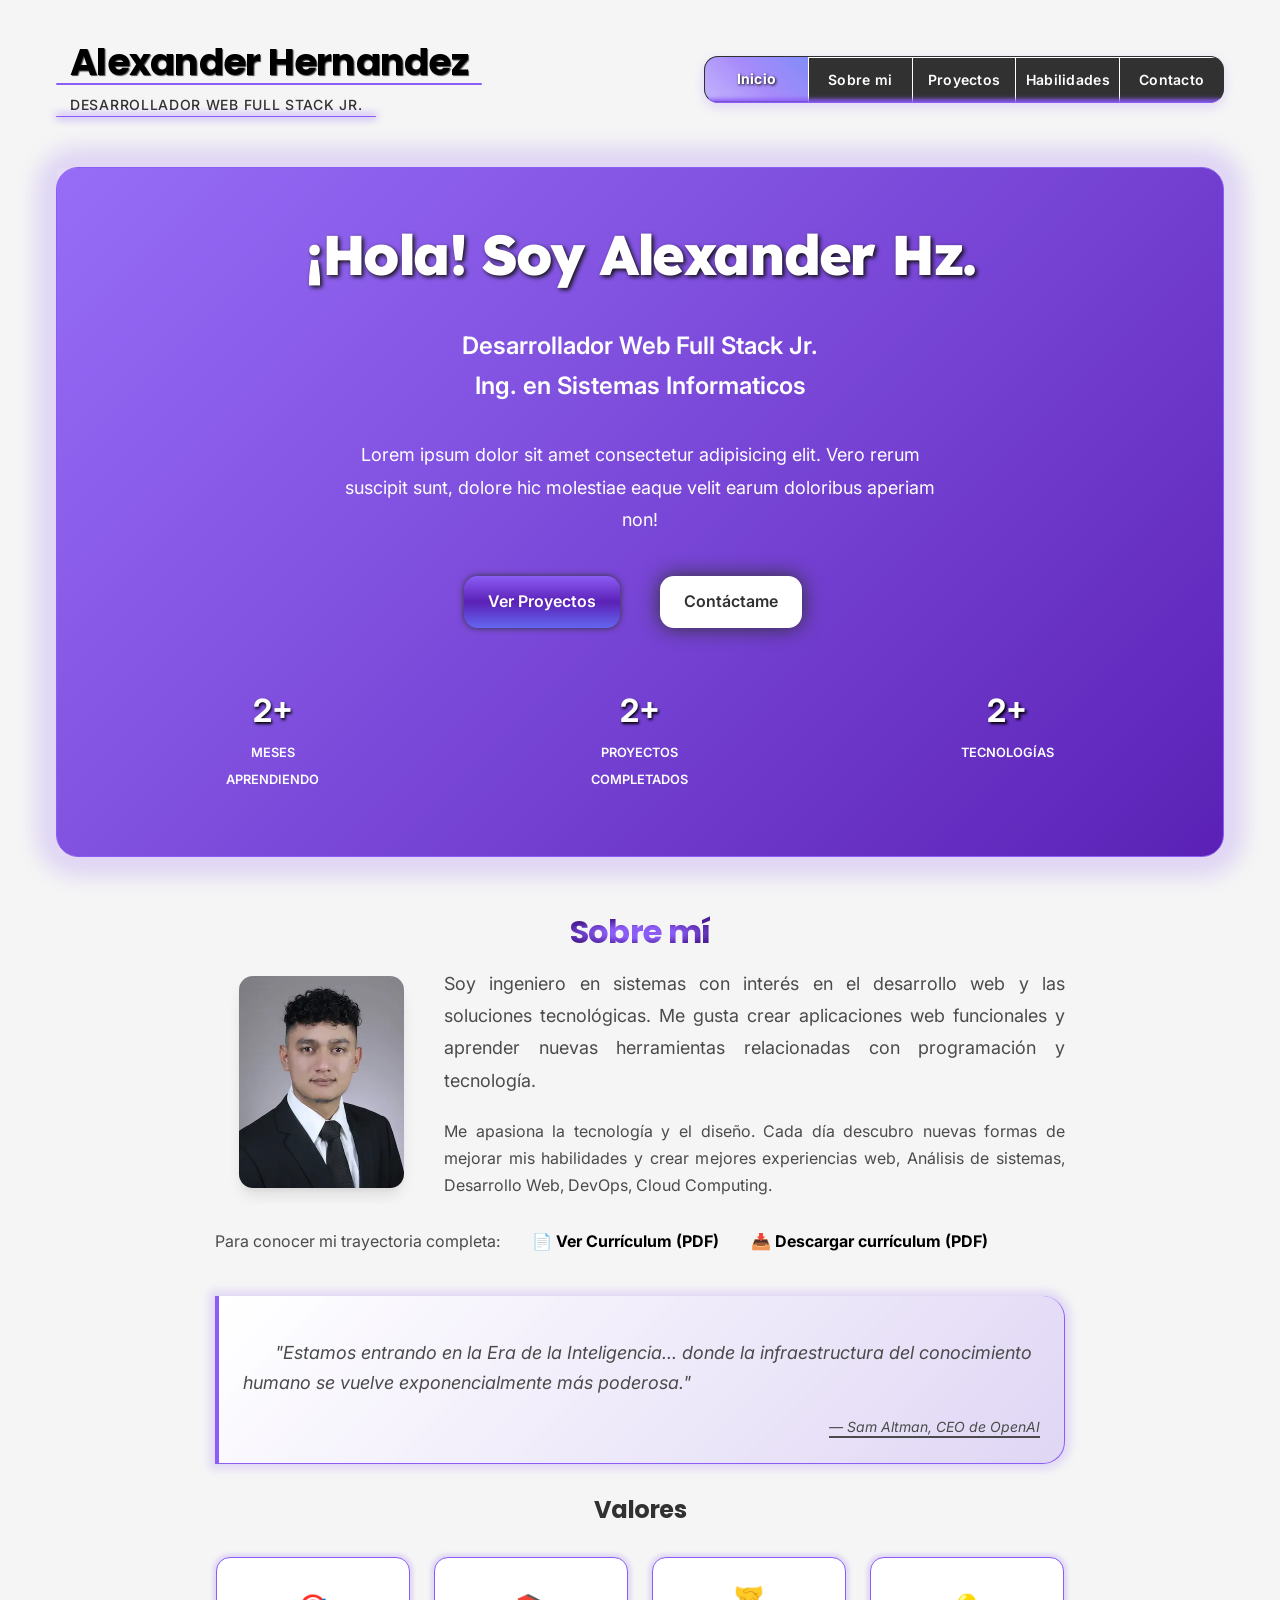
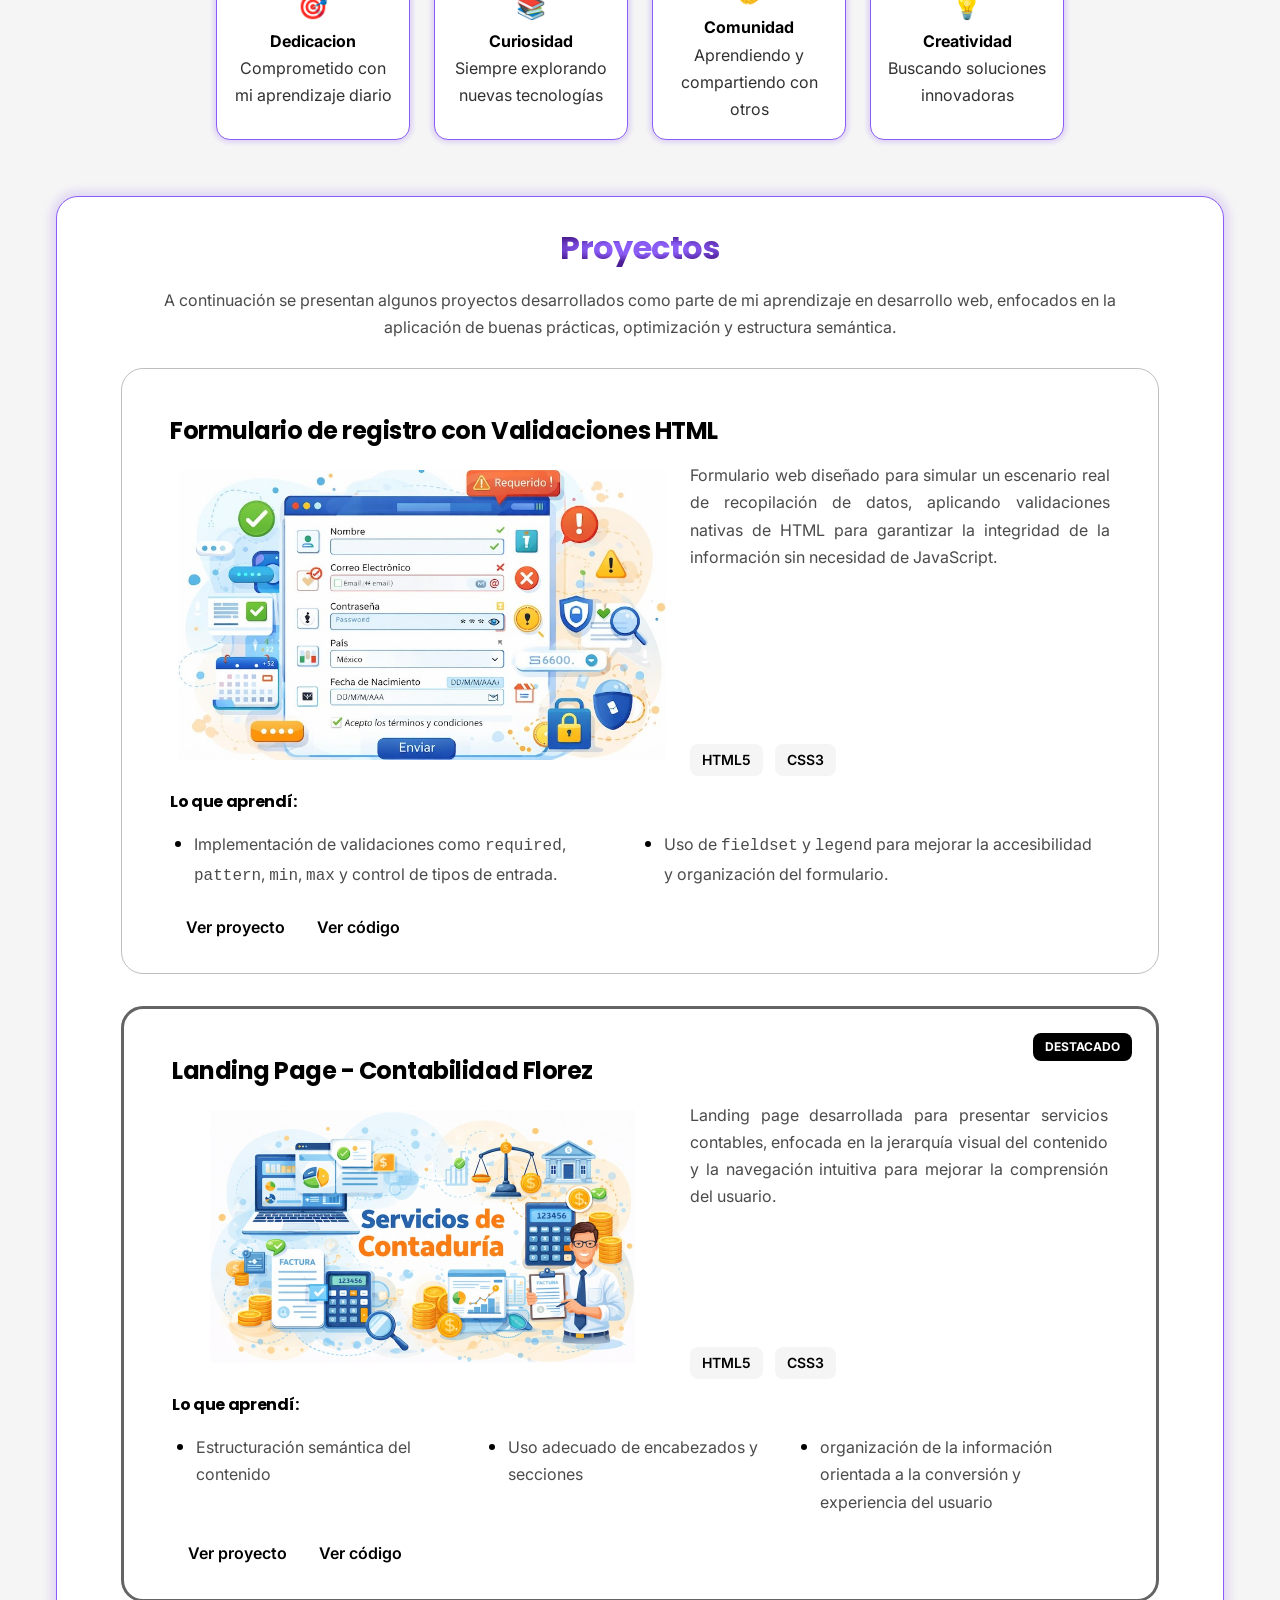
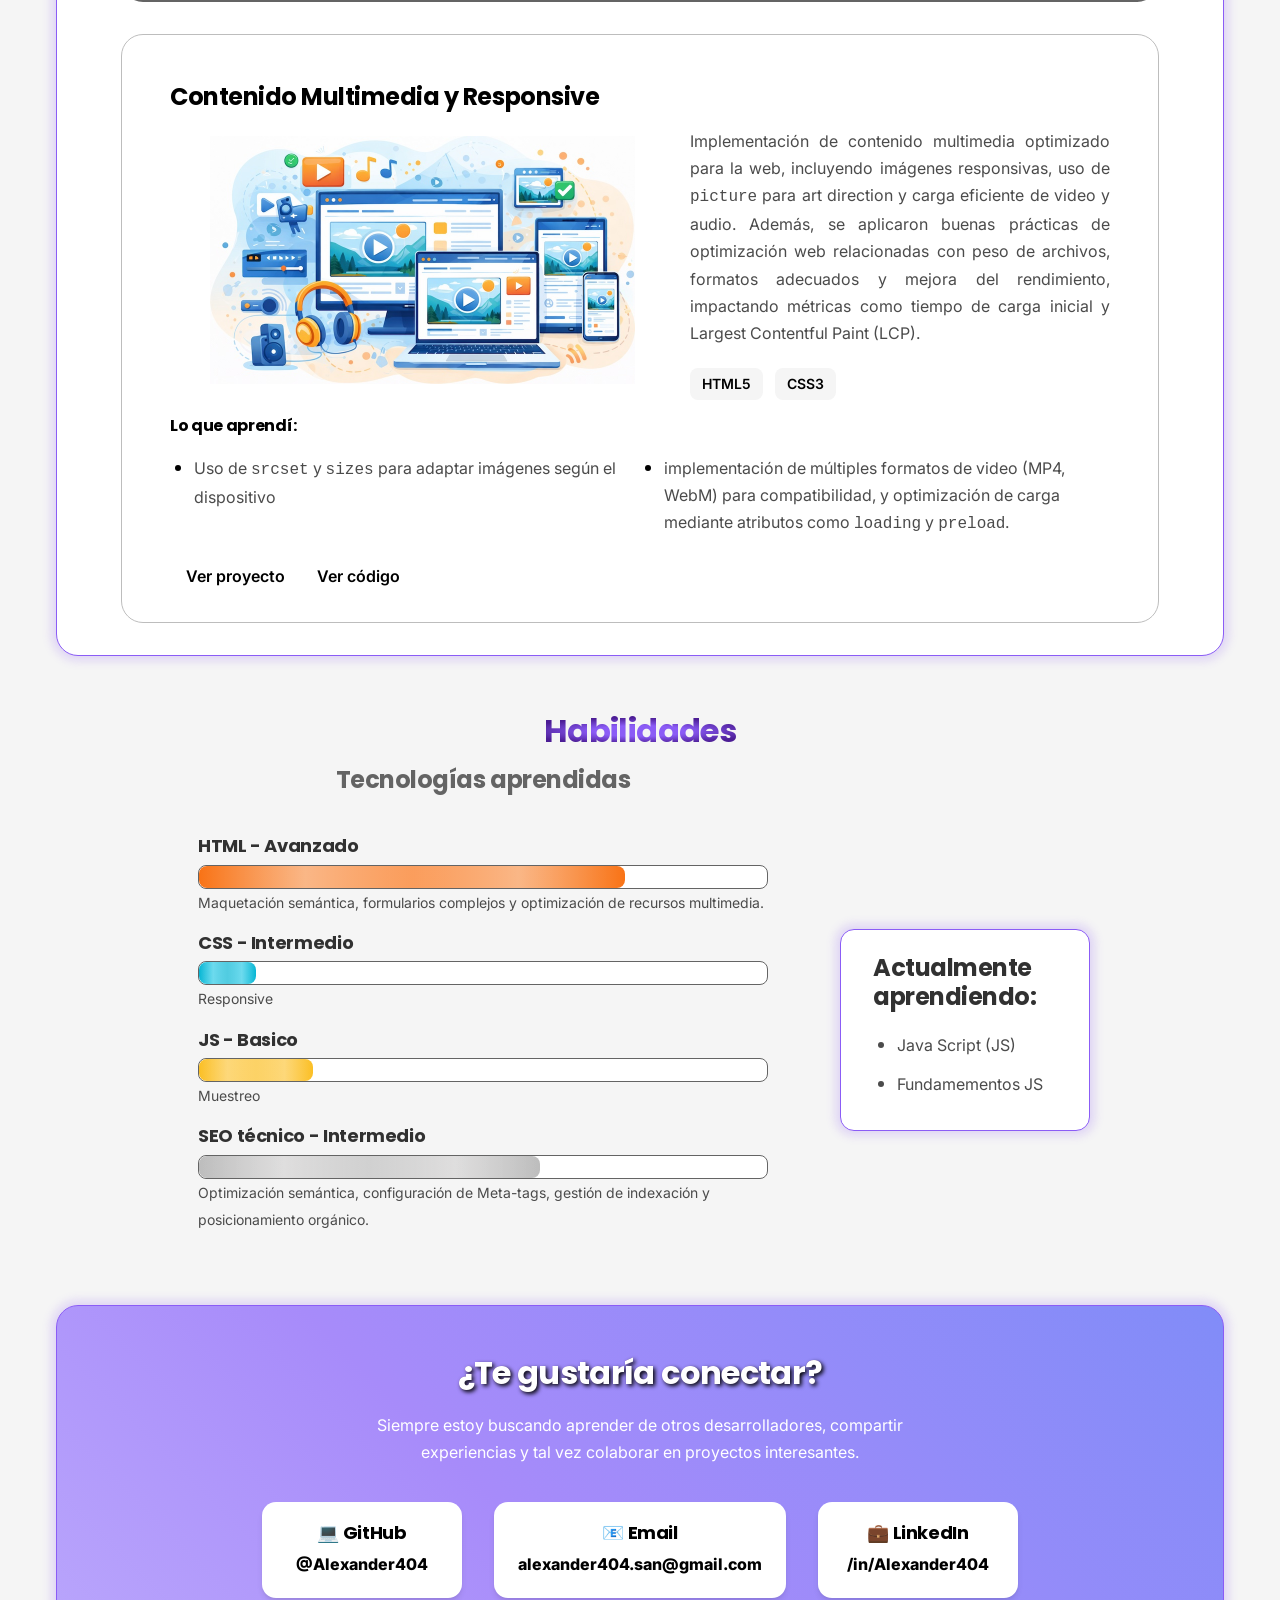
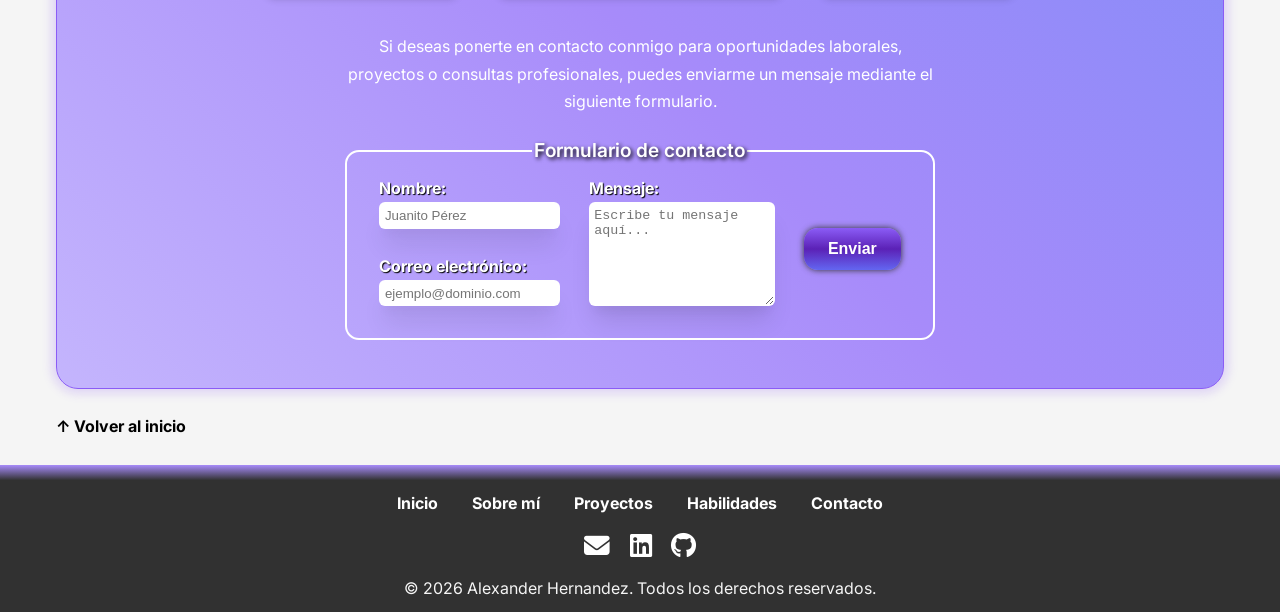
==== index.html @ 8f0b65fb "rendimiento" ====
<!doctype html>
<html lang="es-SV">
  <head>
    <meta charset="UTF-8" />
    <meta name="viewport" content="width=device-width, initial-scale=1.0" />

    <title>Portafolio Web | Alexander Hz</title>

    <meta
      name="description"
      content="Portafolio de Alexander Hz, ingeniero en sistemas informaticos con
      experiencia en el Ciclo de Vida del Desarrollo de Software (SDLC)."
    />
    <meta
      name="keywords"
      content="Portafolio, Desarrollador web, El Salvador, Ingeniero en Sistemas Informaticos"
    />

    <meta name="author" content="Alexander Hz" />
    <meta name="robots" content="index, follow" />

    <link
      rel="canonical"
      href="https://alexander404-san.github.io/Proyecto-CSS/"
    />

    <!-- Open Graph -->
    <meta
      property="og:url"
      content="https://alexander404-san.github.io/Proyecto-CSS/"
    />
    <meta property="og:title" content="Portafolio Web | Alexander Hz" />
    <meta property="og:site_name" content="Portafolio de Alexander Hz " />
    <meta
      property="og:description"
      content="Portafolio de Alexander Hz, ingeniero en sistemas con experiencia en desarrollo web."
    />
    <meta
      property="og:image"
      content="https://alexander404-san.github.io/Proyecto-CSS/assets/img/preview.png"
    />
    <meta property="og:type" content="website" />
    <meta property="og:locale" content="es_SV" />

    <meta name="twitter:card" content="summary_large_image" />
    <meta name="twitter:title" content="Portafolio de Alexander Hz" />
    <meta
      name="twitter:description"
      content="Portafolio de Alexander Hz, ingeniero en sistemas con experiencia en desarrollo web."
    />
    <meta
      name="twitter:image"
      content="https://alexander404-san.github.io/Proyecto-CSS/assets/img/preview.png"
    />

    <!-- Favicon -->
    <link rel="icon" href="favicon.ico" />
    <link rel="icon" href="assets/icons/favicon.svg" type="image/svg+xml" />
    <link
      rel="icon"
      type="image/png"
      sizes="32x32"
      href="assets/icons/favicon-32x32.png"
    />
    <link
      rel="icon"
      type="image/png"
      sizes="16x16"
      href="assets/icons/favicon-16x16.png"
    />
    <link rel="apple-touch-icon" href="assets/icons/apple-touch-icon.png" />
    <link rel="manifest" href="site.webmanifest" />

    <!-- Pre Carga -->
    <link rel="preconnect" href="https://fonts.googleapis.com" />
    <link rel="preconnect" href="https://fonts.gstatic.com" crossorigin />
    <link rel="preconnect" href="https://cdnjs.cloudflare.com" crossorigin />
    

    <!-- Google Fonts: diferido -->
    <link
      rel="preload"
      as="style"
      onload="
        this.onload = null;
        this.rel = 'stylesheet';
      "
      href="https://fonts.googleapis.com/css2?family=Inter:ital,opsz,wght@0,14..32,100..900;1,14..32,100..900&family=Lexend:wght@100..900&family=Poppins:ital,wght@0,100;0,200;0,300;0,400;0,500;0,600;0,700;0,800;0,900;1,100;1,200;1,300;1,400;1,500;1,600;1,700;1,800;1,900&display=swap"
    />

    <!-- Font Awesome: diferido -->
    <link
      rel="preload"
      as="style"
      onload="
        this.onload = null;
        this.rel = 'stylesheet';
      "
      href="https://cdnjs.cloudflare.com/ajax/libs/font-awesome/6.5.1/css/all.min.css"
    />

    <noscript>
      <link
        rel="stylesheet"
        href="https://fonts.googleapis.com/css2?family=Inter:ital,opsz,wght@0,14..32,100..900;1,14..32,100..900&family=Lexend:wght@100..900&family=Poppins:ital,wght@0,100;0,200;0,300;0,400;0,500;0,600;0,700;0,800;0,900;1,100;1,200;1,300;1,400;1,500;1,600;1,700;1,800;1,900&display=swap"
      />

      <link
        rel="stylesheet"
        href="https://cdnjs.cloudflare.com/ajax/libs/font-awesome/6.5.1/css/all.min.css"
        integrity="sha512-DTOQO9RWCH3ppGqcWaEA1BIZOC6xxalwEsw9c2QQeAIftl+Vegovlnee1c9QX4TctnWMn13TZye+giMm8e2LwA=="
        crossorigin="anonymous"
        referrerpolicy="no-referrer"
      />
    </noscript>

    <!-- diseño general -->
    <meta name="theme-color" content="#8b5cf6" />
    <!-- <meta name="color-scheme" content="light dark" /> -->
    <link rel="stylesheet" href="assets/css/styles.min.css" />
  </head>

  <body id="top" class="home-page">
    <!-- Header con navegación -->
    <header class="header">
      <div class="container header__container">
        <div class="header__brand">
          <h1 class="header__name">Alexander Hernandez</h1>
          <p class="header__tagline">Desarrollador Web Full Stack Jr.</p>
        </div>

        <nav class="nav" aria-label="Navegacion principal">
          <ul class="nav__list">
            <li class="nav__item">
              <a class="nav__link nav__link--active" href="#inicio">Inicio</a>
            </li>
            <li class="nav__item">
              <a class="nav__link" href="#sobre-mi">Sobre mi</a>
            </li>
            <li class="nav__item">
              <a class="nav__link" href="#proyectos">Proyectos</a>
            </li>
            <li class="nav__item">
              <a class="nav__link" href="#habilidades">Habilidades</a>
            </li>
            <li class="nav__item">
              <a class="nav__link" href="#contacto">Contacto</a>
            </li>
          </ul>
        </nav>
      </div>
    </header>

    <!-- Contenido principal -->
    <main id="main-content" class="main">
      <div class="container main__container">
        <!-- Hero -->
        <section class="hero" id="inicio">
          <div class="hero__container">
            <h2 class="hero__title">¡Hola! Soy Alexander Hz.</h2>
            <p class="hero__subtitle">
              Desarrollador Web Full Stack Jr. <br />
              Ing. en Sistemas Informaticos
            </p>
            <p class="hero__description">
              Lorem ipsum dolor sit amet consectetur adipisicing elit. Vero
              rerum suscipit sunt, dolore hic molestiae eaque velit earum
              doloribus aperiam non!
            </p>

            <div class="hero__actions">
              <a href="#proyectos" class="button button--primary"
                >Ver Proyectos</a
              >
              <a href="#contacto" class="button button--secondary"
                >Contáctame</a
              >
            </div>

            <ul class="hero__stats">
              <li class="stat">
                <span class="stat__number">2+</span>
                <span class="stat__label"
                  >Meses <br />
                  aprendiendo</span
                >
              </li>
              <li class="stat">
                <span class="stat__number">2+</span>
                <span class="stat__label"
                  >Proyectos <br />
                  completados</span
                >
              </li>
              <li class="stat">
                <span class="stat__number">2+</span>
                <span class="stat__label">Tecnologías</span>
              </li>
            </ul>
          </div>
        </section>

        <!-- Sobre mi -->
        <section class="about" id="sobre-mi">
          <h2 class="about__title">Sobre mí</h2>
          <div class="about__container">
            <figure class="about__picture">
              <img
                src="assets/img/foto-alexander.webp"
                alt="Fotografía de medio cuerpo de Alexander Hernandez vistiendo formal."
                width="165"
                height="212"
                decoding="async"
                fetchpriority="high"
              />
              <figcaption>Alexander Hernandez - Desarrollador Web</figcaption>
            </figure>

            <p class="about__intro">
              Soy ingeniero en sistemas con interés en el desarrollo web y las
              soluciones tecnológicas. Me gusta crear aplicaciones web
              funcionales y aprender nuevas herramientas relacionadas con
              programación y tecnología.
            </p>

            <p class="about__text">
              Me apasiona la tecnología y el diseño. Cada día descubro nuevas
              formas de mejorar mis habilidades y crear mejores experiencias
              web, Análisis de sistemas, Desarrollo Web, DevOps, Cloud
              Computing.
            </p>

            <div class="resume">
              <p class="resume__title">Para conocer mi trayectoria completa:</p>

              <div class="resume__list">
                <a
                  href="assets/docs/curriculum-vitae-alexander-hernandez.pdf"
                  target="_blank"
                  rel="noopener"
                  class="resume__link"
                >
                  <strong>📄 Ver Currículum (PDF)</strong>
                </a>

                <a
                  href="assets/docs/curriculum-vitae-alexander-hernandez.pdf"
                  download="CV_Alexander_Hernandez.pdf"
                  class="resume__link"
                >
                  <strong>📥 Descargar currículum (PDF)</strong>
                </a>
              </div>
            </div>

            <blockquote class="quote">
              <p class="quote__text">
                "Estamos entrando en la Era de la Inteligencia... donde la
                infraestructura del conocimiento humano se vuelve
                exponencialmente más poderosa."
              </p>
              <cite class="quote__author">— Sam Altman, CEO de OpenAI</cite>
            </blockquote>

            <div class="values">
              <h3 class="values__title">Valores</h3>
              <ul class="values__list">
                <li class="values__item">
                  <div class="values__icon">🎯</div>
                  <strong>Dedicacion</strong>
                  <span>Comprometido con mi aprendizaje diario</span>
                </li>
                <li class="values__item">
                  <div class="values__icon">📚</div>
                  <strong>Curiosidad</strong>
                  <span>Siempre explorando nuevas tecnologías</span>
                </li>
                <li class="values__item">
                  <div class="values__icon">🤝</div>
                  <strong>Comunidad</strong>
                  <span>Aprendiendo y compartiendo con otros</span>
                </li>
                <li class="values__item">
                  <div class="values__icon">💡</div>
                  <strong>Creatividad</strong>
                  <span>Buscando soluciones innovadoras</span>
                </li>
              </ul>
            </div>
          </div>
        </section>

        <!-- Proyectos -->
        <section class="projects u-card-border" id="proyectos">
          <div class="projects__container">
            <h2 class="projects__title">Proyectos</h2>

            <p class="projects__intro">
              A continuación se presentan algunos proyectos desarrollados como
              parte de mi aprendizaje en desarrollo web, enfocados en la
              aplicación de buenas prácticas, optimización y estructura
              semántica.
            </p>

            <div class="projects__grid">
              <!-- Proyecto 1 -->
              <article class="project">
                <header class="project__header">
                  <h3 class="project__title">
                    Formulario de registro con Validaciones HTML
                  </h3>
                </header>

                <figure class="project__picture">
                  <a href="proyectos/formulario.html">
                    <img
                      src="assets/img/proyectos/formulario.jpg"
                      alt="Formulario web con múltiples campos y validaciones"
                      width="625"
                      height="253"
                      loading="lazy"
                      decoding="async"
                    />
                  </a>
                  <figcaption>
                    Formulario con distintos tipos de entrada y validaciones
                  </figcaption>
                </figure>

                <p class="project__description">
                  Formulario web diseñado para simular un escenario real de
                  recopilación de datos, aplicando validaciones nativas de HTML
                  para garantizar la integridad de la información sin necesidad
                  de JavaScript.
                </p>

                <h4 class="project__subtitle">Lo que aprendí:</h4>

                <ul class="project__learnings">
                  <li>
                    Implementación de validaciones como <code>required</code>,
                    <code>pattern</code>, <code>min</code>, <code>max</code> y
                    control de tipos de entrada.
                  </li>
                  <li>
                    Uso de <code>fieldset</code> y <code>legend</code> para
                    mejorar la accesibilidad y organización del formulario.
                  </li>
                </ul>

                <ul class="project__technologies">
                  <li class="tag">HTML5</li>
                  <li class="tag">CSS3</li>
                </ul>

                <footer class="project__links">
                  <a class="project__link" href="proyectos/formulario.html"
                    >Ver proyecto</a
                  >
                  <a href="#" class="project__link">Ver código</a>
                </footer>
              </article>

              <!-- Proyecto 2 -->
              <article class="project project--featured">
                <header class="project__header">
                  <span class="project__badge">Destacado</span>

                  <h3 class="project__title">
                    Landing Page - Contabilidad Florez
                  </h3>
                </header>

                <figure class="project__picture">
                  <a href="proyectos/contabilidad/index.html">
                    <img
                      src="assets/img/proyectos/contabilidad.jpg"
                      alt="Captura de pantalla de la landing page de Contabilidad Florez"
                      width="425"
                      height="253"
                      loading="lazy"
                      decoding="async"
                    />
                  </a>
                  <figcaption>Servicios de contabilidad</figcaption>
                </figure>

                <p class="project__description">
                  Landing page desarrollada para presentar servicios contables,
                  enfocada en la jerarquía visual del contenido y la navegación
                  intuitiva para mejorar la comprensión del usuario.
                </p>

                <h4 class="project__subtitle">Lo que aprendí:</h4>

                <ul class="project__learnings">
                  <li>Estructuración semántica del contenido</li>
                  <li>Uso adecuado de encabezados y secciones</li>
                  <li>
                    organización de la información orientada a la conversión y
                    experiencia del usuario
                  </li>
                </ul>

                <ul class="project__technologies">
                  <li class="tag">HTML5</li>
                  <li class="tag">CSS3</li>
                </ul>

                <footer class="project__links">
                  <a
                    class="project__link"
                    href="proyectos/contabilidad/index.html"
                    >Ver proyecto</a
                  >
                  <a href="#" class="project__link">Ver código</a>
                </footer>
              </article>

              <!-- Proyecto 3 -->
              <article class="project">
                <header class="project__header">
                  <h3 class="project__title">
                    Contenido Multimedia y Responsive
                  </h3>
                </header>

                <figure class="project__picture">
                  <a href="proyectos/multimedia.html">
                    <img
                      src="assets/img/proyectos/multimedia.jpg"
                      alt="Ejemplo de imágenes responsivas y contenido multimedia"
                      width="425"
                      height="248"
                      loading="lazy"
                      decoding="async"
                    />
                  </a>
                  <figcaption>
                    Uso de imágenes adaptativas y elementos multimedia
                  </figcaption>
                </figure>

                <p class="project__description">
                  Implementación de contenido multimedia optimizado para la web,
                  incluyendo imágenes responsivas, uso de
                  <code>picture</code> para art direction y carga eficiente de
                  video y audio. Además, se aplicaron buenas prácticas de
                  optimización web relacionadas con peso de archivos, formatos
                  adecuados y mejora del rendimiento, impactando métricas como
                  tiempo de carga inicial y Largest Contentful Paint (LCP).
                </p>

                <h4 class="project__subtitle">Lo que aprendí:</h4>

                <ul class="project__learnings">
                  <li>
                    Uso de <code>srcset</code> y <code>sizes</code> para adaptar
                    imágenes según el dispositivo
                  </li>
                  <li>
                    implementación de múltiples formatos de video (MP4, WebM)
                    para compatibilidad, y optimización de carga mediante
                    atributos como <code>loading</code> y <code>preload</code>.
                  </li>
                </ul>

                <ul class="project__technologies">
                  <li class="tag">HTML5</li>
                  <li class="tag">CSS3</li>
                </ul>

                <footer class="project__links">
                  <a class="project__link" href="proyectos/multimedia.html">
                    Ver proyecto
                  </a>
                  <a href="#" class="project__link">Ver código</a>
                </footer>
              </article>
            </div>
          </div>
        </section>

        <section class="skills" id="habilidades">
          <h2 class="skills__title">Habilidades</h2>

          <div class="skills__container">
            <h3 class="skills__subtitle">Tecnologías aprendidas</h3>

            <ul class="skills__list">
              <li class="skill">
                <h4 class="skill__name" id="skill-html">HTML - Avanzado</h4>
                <div class="skill__bar">
                  <div class="skill__progress skill__progress--html"></div>
                </div>
                <span class="skill__description">
                  Maquetación semántica, formularios complejos y optimización de
                  recursos multimedia.
                </span>
              </li>

              <li class="skill">
                <h4 class="skill__name" id="skill-css">CSS - Intermedio</h4>
                <div class="skill__bar">
                  <div class="skill__progress skill__progress--css"></div>
                </div>
                <span class="skill__description">Responsive</span>
              </li>

              <li class="skill">
                <h4 class="skill__name" id="skill-js">JS - Basico</h4>
                <div class="skill__bar">
                  <div class="skill__progress skill__progress--js"></div>
                </div>
                <span class="skill__description">Muestreo</span>
              </li>

              <li class="skill">
                <h4 class="skill__name" id="skill-seo">
                  SEO técnico - Intermedio
                </h4>
                <div class="skill__bar">
                  <div class="skill__progress skill__progress--seo"></div>
                </div>
                <span class="skill__description">
                  Optimización semántica, configuración de Meta-tags, gestión de
                  indexación y posicionamiento orgánico.
                </span>
              </li>
            </ul>
            <div class="learning u-card-border">
              <h3 class="learning__title">Actualmente aprendiendo:</h3>
              <ul class="learning__list">
                <li class="learning__item">Java Script (JS)</li>
                <li class="learning__item">Fundamementos JS</li>
              </ul>
            </div>
          </div>
        </section>

        <!-- Contacto -->
        <section class="contact u-card-border" id="contacto">
          <div class="contact__container">
            <h2 class="contact__title">¿Te gustaría conectar?</h2>
            <p class="contact__description">
              Siempre estoy buscando aprender de otros desarrolladores,
              compartir experiencias y tal vez colaborar en proyectos
              interesantes.
            </p>

            <ul class="contact__methods">
              <li class="contact__method">
                <h3 class="contact__method-title">💻 GitHub</h3>
                <a
                  href="https://github.com/Alexander404-san"
                  class="contact__link"
                >
                  @Alexander404
                </a>
              </li>

              <li class="contact__method">
                <h3 class="contact__method-title">📧 Email</h3>
                <a
                  href="mailto:alexander404.san@gmail.com"
                  class="contact__link"
                >
                  alexander404.san@gmail.com
                </a>
              </li>

              <li class="contact__method">
                <h3 class="contact__method-title">💼 LinkedIn</h3>
                <a
                  href="https://www.linkedin.com/in/alexander404/"
                  class="contact__link"
                >
                  /in/Alexander404
                </a>
              </li>
            </ul>

            <p class="contact__description">
              Si deseas ponerte en contacto conmigo para oportunidades
              laborales, proyectos o consultas profesionales, puedes enviarme un
              mensaje mediante el siguiente formulario.
            </p>

            <form
              class="contact__form"
              action="https://formspree.io/f/mgonrdrz"
              method="POST"
            >
              <fieldset class="contact__fieldset">
                <legend class="contact__legend">Formulario de contacto</legend>

                <div class="form__inputs">
                  <div class="form__item">
                    <label class="form__label" for="nombre">Nombre:</label>
                    <input
                      type="text"
                      id="nombre"
                      name="nombre"
                      required
                      autocomplete="name"
                      maxlength="30"
                      pattern="^[a-zA-ZáéíóúÁÉÍÓÚñÑüÜ\s]+$"
                      title="No se permiten números, solo letras"
                      placeholder="Juanito Pérez"
                      class="form__input"
                    />
                  </div>

                  <div class="form__item">
                    <label class="form__label" for="email">
                      Correo electrónico:
                    </label>
                    <input
                      type="email"
                      id="email"
                      name="email"
                      required
                      autocomplete="email"
                      placeholder="ejemplo@dominio.com"
                      class="form__input"
                    />
                  </div>
                </div>

                <div class="form__item">
                  <label class="form__label" for="mensaje"> Mensaje: </label>
                  <textarea
                    id="mensaje"
                    name="mensaje"
                    placeholder="Escribe tu mensaje aquí..."
                    required
                    class="form__input form__area"
                  ></textarea>
                </div>

                <input
                  type="hidden"
                  name="_subject"
                  value="Nuevo mensaje desde portafolio"
                  class="form__input"
                />

                <div class="form__actions">
                  <button class="button button--primary" type="submit">
                    Enviar
                  </button>
                </div>
              </fieldset>
            </form>
          </div>
        </section>

        <a href="#top">↑ Volver al inicio</a>
      </div>
    </main>

    <!-- Footer -->
    <footer class="footer">
      <div class="container footer__container">
        <nav class="footer__nav">
          <ul class="footer__list">
            <li><a href="#inicio" class="footer__link">Inicio</a></li>
            <li><a href="#sobre-mi" class="footer__link">Sobre mí</a></li>
            <li><a href="#proyectos" class="footer__link">Proyectos</a></li>
            <li><a href="#habilidades" class="footer__link">Habilidades</a></li>
            <li><a href="#contacto" class="footer__link">Contacto</a></li>
          </ul>
        </nav>

        <ul class="footer__contact">
          <li class="footer__networks">
            <a
              class="network__link"
              href="mailto:alexander404@gmail.com?subject=Contacto desde el Portafolio"
              target="_blank"
              title="Enviar un correo a mi dirección de email"
              aria-label="Gmail"
            >
              <i class="fa-solid fa-envelope"></i>
            </a>
          </li>
          <li class="footer__networks">
            <a
              class="network__link"
              href="https://www.linkedin.com/in/alexander404/"
              target="_blank"
              rel="me noopener noreferrer"
              title="Visitar mi perfil de LinkedIn"
              aria-label="LinkedIn"
            >
              <i class="fa-brands fa-linkedin"></i>
            </a>
          </li>
          <li class="footer__networks">
            <a
              class="network__link"
              href="https://github.com/Alexander404-san"
              target="_blank"
              rel="me noopener noreferrer"
              title="Visitar mi perfil de GitHub"
              aria-label="GitHub"
            >
              <i class="fa-brands fa-github"></i>
            </a>
          </li>
        </ul>

        <p class="footer__copyright">
          &copy; 2026 Alexander Hernandez. Todos los derechos reservados.
        </p>
      </div>
    </footer>
  </body>
</html>
---- assets/css/styles.min.css ----
h1,h2,h3,h4,p{margin-bottom:1rem}a,strong{font-weight:700;color:var(--color-dark-800)}a:hover,body{color:var(--color-gray-500)}.about__title,.hero,.hero__stats,.stat{text-align:center}.quote__author,a{text-underline-offset:4px}.hero,.quote,.skill__bar,.skill__progress{position:relative}.contact__title,.hero__title{-webkit-text-fill-color:var(--color-light-100)}.hero::before,.nav__list::after{left:0;right:0;bottom:0;pointer-events:none}.nav__link:hover,a{text-decoration:none}.button::after,.contact__link::after,.hero::before,.nav__link--active::after,.nav__list::after,.quote::before,.skill__progress::after{content:"";position:absolute}.values__item:hover,img:hover{transform:scale(1.05)}.button,.nav__list,figure{overflow:hidden}.header__tagline,.project__badge,.stat__label{text-transform:uppercase}:root{--radius-xs:0.25rem;--radius-sm:0.375rem;--radius-md:0.5rem;--radius-lg:0.875rem;--radius-xl:1.375rem;--radius-full:9999px;--space-xs:0.3rem;--space-sm:0.5rem;--space-md:1rem;--space-lg:2rem;--space-xl:3rem;--shadow-xs:0 1px 2px 0 rgba(0, 0, 0, 0.01);--shadow-sm:0 1px 2px 0 rgba(0, 0, 0, 0.05);--shadow-md:0 4px 6px -1px rgba(0, 0, 0, 0.1),0 2px 4px -1px rgba(0, 0, 0, 0.06);--shadow-lg:0 10px 15px -3px rgba(0, 0, 0, 0.1),0 4px 6px -2px rgba(0, 0, 0, 0.05);--shadow-xl:0 20px 25px -5px rgba(0, 0, 0, 0.1),0 10px 10px -5px rgba(0, 0, 0, 0.04);--pulse-scale:1.2;--project-hover:var(--color-dark-800);--tag-hover:var(--color-gray-100);--color-primary-033:#8b5cf633;--color-primary-100:#c4b5fd;--color-primary-400:#8b5cf6;--color-primary-800:#7c3aed;--color-secondary-033:#5b21b633;--color-secondary-100:#a78bfa;--color-secondary-400:#5b21b6;--color-secondary-800:#4c1d95;--color-tertiary-033:#6366f133;--color-tertiary-100:#818cf8;--color-tertiary-400:#6366f1;--color-tertiary-800:#4755f2;--color-light-100:white;--color-light-200:#f5f5f5;--color-light-300:#d9d8d8;--color-gray-100:#bdbdbd;--color-gray-400:#646464;--color-gray-500:#4b4b4b;--color-dark-400:#313131;--color-dark-800:black;--color-html-100:#f9aa71;--color-html-400:#f97316;--color-css-100:#53d4eb;--color-css-400:#06b6d4;--color-js-100:#fdd162;--color-js-400:#fbbf24;--color-seo-100:#0cce6b;--color-seo-400:#00833e;--skill-start-color:var(--color-gray-100);--skill-middle-color:var(--color-light-300);--gd-hero:linear-gradient(
    135deg,
    var(--color-primary-400) 0%,
    var(--color-secondary-400) 50%,
    var(--color-tertiary-400) 100%
  );--gd-btn-primary:linear-gradient(
    to bottom,
    var(--color-primary-400),
    var(--color-secondary-400),
    var(--color-tertiary-400)
  );--gd-btn-primary-hover:linear-gradient(
    to bottom,
    var(--color-dark-400),
    var(--color-dark-800),
    var(--color-gray-400)
  );--gd-h2:radial-gradient(
    ellipse 60% 35% at center,
    var(--color-primary-400) 40%,
    var(--color-secondary-800) 100%
  );--gd-quote:linear-gradient(
    135deg,
    var(--color-light-100) 0%,
    var(--color-primary-033) 100%
  );--gd-quote-hover:linear-gradient(
    135deg,
    var(--color-primary-033) 0%,
    var(--color-light-100) 100%
  );--gd-value:linear-gradient(
    0deg,
    var(--color-primary-033) 0%,
    var(--color-light-100) 15%,
    var(--color-light-100) 85%,
    var(--color-primary-033) 100%
  );--gd-badge:linear-gradient(
    30deg,
    var(--color-secondary-800) 0%,
    var(--color-tertiary-100) 100%
  );--gd-contact:linear-gradient(
    45deg,
    var(--color-primary-100) 0%,
    var(--color-secondary-100) 50%,
    var(--color-tertiary-100) 100%
  );--gd-footer:linear-gradient(
    to top,
    var(--color-dark-400) 90%,
    var(--color-secondary-100)
  )}.hero,.hero__title{color:var(--color-light-100)}*,::after,::before{box-sizing:border-box}html{font-size:16px}body{margin:0;background-color:var(--color-light-200);font-family:Inter,Arial,sans-serif;font-size:1rem;line-height:1.7;text-rendering:optimizeLegibility;-webkit-font-smoothing:antialiased;-moz-osx-font-smoothing:grayscale}h1,h2,h3,h4{font-family:Poppins,Arial,sans-serif;font-weight:700;line-height:1.2;letter-spacing:-.02em;color:var(--color-dark-400)}h1{margin-top:1rem;font-size:2.32rem;text-shadow:1px 1px 1px var(--color-gray-500)}h2{width:fit-content;margin:1.75rem auto 0;background:var(--gd-h2);font-size:2rem;background-clip:text;-webkit-background-clip:text;color:transparent;-webkit-text-fill-color:transparent}h3{margin-top:1.5rem;font-size:1.5rem}h4{font-size:1.125rem;margin-top:1.125rem}a:hover{text-decoration:underline double}.values__item span,a:active{color:var(--color-dark-400)}a:active{transform:scale(.98)}ul{list-style:none;padding:0}.hero{grid-area:hero;padding:2.5rem 0;background:var(--gd-hero);background-size:200% 200%;border:1px solid var(--color-primary-400);box-shadow:0 0 20px 20px var(--color-primary-033);animation:10s ease-in-out infinite gradientShift}.hero::before{top:0;background:linear-gradient(135deg,rgba(255,255,255,.1) 0,rgba(255,255,255,0) 100%)}.hero__container{display:flex;flex-direction:column;gap:2rem;padding:0 1rem}.hero__title{margin:0 auto;padding:.5rem 0;font-family:Lexend;font-size:clamp(2.5rem, 11vw, 3.5rem);font-weight:800;letter-spacing:-.04em;line-height:1.1;text-shadow:2px 2px 4px var(--color-dark-800);animation:.8s ease-out fadeIn}.hero__subtitle{margin:0;font-weight:600;font-size:clamp(1.125rem, 5vw, 1.5rem);animation:1s ease-out .2s both fadeIn}.hero__description{max-width:600px;margin:0 auto;line-height:1.8;font-size:clamp(.92rem, 4vw, 1.125rem);animation:1.2s ease-out .4s both fadeIn}.hero__actions{display:grid;grid-template-columns:repeat(auto-fit,minmax(220px,1fr));gap:1.5rem;animation:1.4s ease-out .6s both fadeIn}.hero__stats{display:flex;justify-content:center;animation:1.6s ease-out .8s both fadeIn}.stat{flex:1;display:inline-block}.stat:hover .stat__number{animation:2s ease-in-out infinite pulse}.stat__number{display:block;font-size:clamp(1.8rem, 8vw, 2rem);font-weight:700;text-shadow:1.5px 1.5px 3px var(--color-dark-800)}.contact__legend,.contact__title{text-shadow:2px 2px 4px var(--color-dark-800)}.stat__label{font-size:clamp(.675rem, 1vw, .875rem);font-weight:600}.about{grid-area:about;padding:1rem 0}.about__container{display:grid;grid-template-areas:"ab-picture" "ab-intro" "ab-text" "ab-resume" "quote" "values";gap:1rem;max-width:850px;padding:1rem;margin:0 auto}.about__title{grid-area:ab-title;margin:1rem auto;font-size:clamp(1.5rem, 7vw, 2rem)}.about__intro,.about__text{text-align:justify;margin:0}.about__picture{grid-area:ab-picture;padding:.5rem 1.5rem;margin:0 auto}.about__picture img{border-radius:var(--radius-lg);box-shadow:var(--shadow-lg)}.about__intro{grid-area:ab-intro;line-height:1.8;font-size:clamp(1rem, 4vw, 1.125rem)}.about__text{grid-area:ab-text;font-size:clamp(.9rem, 4vw, 1rem)}.resume{grid-area:ab-resume;display:flex;flex-wrap:wrap;align-items:center;gap:.5rem}@media (min-width:480px){.hero{border-radius:var(--radius-xl)}.about__container{padding:0}.resume{gap:1rem;padding:1}}.resume__title{margin:0}.resume__list{display:flex;flex-wrap:wrap}.resume__link{display:flex;align-items:center;min-height:44px;padding:0 1rem;text-align:center}.quote{grid-area:quote;margin:1rem 0;padding:1.5rem;background:var(--gd-quote);border:1px solid var(--color-primary-400);border-top:4.5px solid var(--color-primary-400);border-radius:0 0 var(--radius-xl) var(--radius-xl);box-shadow:0 0 10px 5px var(--color-primary-033);animation:.8s ease-out slideInFromLeft;z-index:1}.projects,.skill__bar,.values__item{background-color:var(--color-light-100)}.quote:hover{box-shadow:5px 1px 20px 16px var(--color-primary-033)}.quote::before{top:0;left:0;right:0;bottom:0;border-radius:0 0 var(--radius-xl) var(--radius-xl);background:var(--gd-quote-hover);z-index:-1;opacity:0;transition:opacity .5s}.quote:hover::before{opacity:1}.quote__text{margin-bottom:1rem;font-size:clamp(.9rem, 4vw, 1.125rem);font-weight:400;font-style:italic;text-indent:2rem}.quote__author{display:block;font-size:.875rem;text-align:right;text-decoration:underline;text-decoration-thickness:2px}.values{grid-area:values}.values__title{margin-top:0;margin-bottom:2rem;font-size:clamp(1.25rem, 5vw, 1.5rem);text-align:center}.values__list{display:flex;flex-wrap:wrap;justify-content:center;gap:1.5rem;padding:0}.values__item{display:flex;flex-wrap:wrap;align-items:center;justify-content:center;padding:.5rem;border:1px solid var(--color-primary-400);border-radius:var(--radius-lg);box-shadow:0 0 4px 3px var(--color-primary-033);transition:transform .3s ease-out .1s}@media (min-width:480px){.quote{border-top:none;border-left:4.5px solid var(--color-primary-400);border-radius:0 var(--radius-xl) var(--radius-xl) 0}.quote::before{border-radius:0 var(--radius-xl) var(--radius-xl) 0}.values__item{flex:0 1 194px;padding:1rem}}.values__item:hover{background:var(--gd-value);border-color:var(--color-secondary-400);box-shadow:0 0 8px 7px var(--color-primary-033)}.values__item:hover .values__icon{animation:2s ease-in-out infinite wave}.values__icon{margin-left:4rem;font-size:1rem}.values__item strong{margin-right:4rem;font-size:clamp(.875rem, 3vw, 1rem)}.values__item span{font-size:clamp(.875rem, 3vw, 1rem);text-align:center}.projects{grid-area:projects;padding:2rem 0}.projects__container{display:flex;flex-direction:column;gap:1.2rem}@media (min-width:768px){.hero{padding:3rem 0}.hero__container,.projects__container{padding:0 2rem}.about__container{grid-template-areas:"ab-picture ab-intro" "ab-picture ab-text" "ab-resume ab-resume" "quote quote" "values values";padding:0}.resume{padding:0}.values__item{flex-direction:column}}.projects__title{margin:0 auto;padding:0 1rem;text-align:center;font-size:clamp(1.5rem, 7vw, 2rem)}.projects__description{margin:0;padding:0 1rem;font-size:clamp(.9rem, 4vw, 1rem);text-align:center}.projects__grid{display:flex;flex-direction:column;justify-content:center;gap:2rem}.skills{grid-area:skills;padding:1rem 0}.skills__container{display:grid;grid-template-areas:"subtitle" "list" "learning";gap:1rem;max-width:900px;margin:0 auto;padding:0 1rem}.skills__title{margin:0 auto;text-align:center;font-size:clamp(1.5rem, 7vw, 2rem)}.skills__subtitle{grid-area:subtitle;grid-column:1;margin-top:1rem;margin-bottom:0;font-size:clamp(1.25rem, 5vw, 1.5rem);text-align:center;color:var(--color-gray-400)}.contact,.contact__title{color:var(--color-light-100)}.skills__list{grid-area:list;display:flex;flex-direction:column;gap:.5rem}.skill{padding:0 .5rem}.skill:hover .skill__progress--seo{box-shadow:0 0 20px 0 var(--color-gray-100)}.skill:hover .skill__progress--html{box-shadow:0 0 20px 0 var(--color-html-400)}.skill:hover .skill__progress--css{box-shadow:0 0 20px 0 var(--color-css-400)}.skill:hover .skill__progress--js{box-shadow:0 0 20px 0 var(--color-js-400)}.skill__name{margin:.5rem 0}.skill__bar{height:1.5rem;border:1px solid var(--color-gray-400);border-radius:var(--radius-md)}.skill__progress{height:100%;background:linear-gradient(90deg,var(--skill-start-color),var(--skill-middle-color),var(--skill-start-color),var(--skill-middle-color),var(--skill-start-color));overflow:hidden;border-radius:var(--radius-md);animation:1.5s ease-out forwards fillProgress;animation-delay:calc(var(--index, 0) * .2s)}.skill__progress::after{top:0;width:100%;height:100%;background:linear-gradient(90deg,transparent,rgba(255,255,255,.3),transparent);animation:2s 1s infinite shimmer}.skill__progress--html{width:75%;--skill-start-color:var(--color-html-400);--skill-middle-color:var(--color-html-100);--index:0;animation-duration:1.5s}.skill__progress--css{width:10%;--skill-start-color:var(--color-css-400);--skill-middle-color:var(--color-css-100);--index:1;animation-duration:1.3s}.skill__progress--js{width:20%;--skill-start-color:var(--color-js-400);--skill-middle-color:var(--color-js-100);--index:2;animation-duration:1.1s}.skill__progress--seo{width:60%;--index:3;animation-duration:.9s}.skill__description{position:relative;bottom:0;font-size:.875rem}.learning{grid-area:learning;justify-self:center;max-width:250px;margin:auto 0;padding:0 2rem 1rem;background-color:var(--color-light-100);border-radius:var(--radius-lg);transition:box-shadow .3s ease-out}.learning:hover{box-shadow:0 0 20px 20px var(--color-primary-033)}.learning__title{margin-bottom:1rem;font-size:clamp(1.25rem, 5vw, 1.5rem)}.learning__list{list-style:disc;padding-left:1.5rem}.learning__list li::marker{font-size:1.2rem}.learning__item{margin-bottom:.5rem}.learning__item:hover{font-weight:700;color:var(--color-tertiary-400)}.learning__item:hover::marker{font-size:1.2rem;color:var(--color-tertiary-400)}.contact{grid-area:contact;padding:2rem 0;background:var(--gd-contact)}.contact__method,.nav__link:hover{background-color:var(--color-light-100)}.contact__method,.nav__list{border-radius:var(--radius-lg);display:flex;position:relative}.contact__container{display:flex;flex-direction:column;gap:1.2rem;padding:0 1rem;text-align:center}.contact__title{margin:0 auto;font-size:clamp(1.5rem, 7vw, 2rem)}.contact__description{max-width:600px;margin:0 auto;font-size:clamp(.9rem, 4vw, 1rem)}.contact__methods{display:flex;flex-wrap:wrap;gap:2rem;justify-content:center}.contact__method{flex-direction:column;align-items:center;gap:.1rem;min-width:200px;padding:.5rem .75rem;text-align:center;box-shadow:var(--shadow-md);transition:transform .3s cubic-bezier(.4, 0, .2, 1),box-shadow .3s cubic-bezier(.4, 0, .2, 1)}.contact__method:hover{border-color:var(--color-secondary-400);box-shadow:var(--shadow-xl);transform:translateY(-8px);animation:2s ease-in-out infinite float}.contact__method-title{margin-top:0;margin-bottom:0;font-size:clamp(.92rem, 4vw, 1.125rem);color:var(--color-dark-800)}.contact__link{font-weight:800;font-size:clamp(.9rem, 4vw, 1rem)}.contact__link::after{top:0;left:0;right:0;bottom:0;z-index:10}.contact__form{margin:0 auto}.contact__fieldset{display:flex;flex-wrap:wrap;justify-content:center;gap:1.8rem;padding:.25rem 1.5rem 1.5rem;border:2px solid var(--color-light-100);border-radius:var(--radius-lg);animation:2s infinite pulse-shadow-double}.contact__legend{font-weight:600;font-size:1.2rem}.form__inputs{display:flex;flex-direction:column;gap:1.5rem}.form__item{flex:1 1 auto;display:flex;flex-direction:column}.form__area{height:100%}.form__label{text-align:start;font-weight:700;text-shadow:1px 1px 1px var(--color-dark-800)}.button,.nav__list,.projects__intro{text-align:center}.form__input{padding:.3rem;border:1px solid transparent;border-radius:var(--radius-sm);box-shadow:var(--shadow-xl)}.form__actions{flex:1 1 auto;align-self:center;padding:0 clamp(0rem,10rem - 23vw,2.5rem)}.form__actions .button{margin:0;max-height:44px;border:none}.nav{grid-area:nav;width:100%;max-width:400px}.nav__list{flex-direction:column;background-color:var(--color-dark-400);border:1px solid var(--color-dark-400);border-bottom:1px solid var(--color-primary-400);box-shadow:0 4px 12px 0 var(--color-primary-033)}.nav__list::after{box-shadow:0 0 4px 3px var(--color-primary-400);transition:box-shadow .2s .1s}.nav__list:hover::after{box-shadow:0 0 4px 1.5px var(--color-primary-400)}.nav__item{flex:1;border-top:1px solid var(--color-light-100)}.nav__item:first-child{border-top:none}.nav__link{display:flex;align-items:center;justify-content:center;min-height:44px;font-size:.875rem;font-weight:600;letter-spacing:.02em;color:var(--color-light-100);transition:background-color .5s .1s,color .5s .1s}.button,.button--primary{transition:transform .2s ease-out,box-shadow .7s ease-out}.nav__link:hover{font-weight:600;color:var(--color-dark-400)}.nav__link--active{position:relative;background:var(--gd-contact);font-weight:700;text-shadow:1px 1px 3px var(--color-dark-800);color:var(--color-light-100)}.nav__link--active::after{left:20%;bottom:8px;width:60%;height:3px;background:var(--gd-hero);transform:scaleX(0);transform-origin:center;transition:transform .3s .1s}.nav__link--active:hover{background:var(--color-light-100);font-weight:600;text-shadow:none;color:var(--color-dark-800)}.nav__link--active:hover::after{transform:scaleX(1)}.button{position:relative;padding:.75rem 1.5rem;margin:.5rem;font-size:1rem;font-weight:600;justify-self:center;border-radius:var(--radius-lg);cursor:pointer}.button::after{top:50%;left:50%;width:0;height:0;border-radius:50%;background:rgba(255,255,255,.3);transform:translate(-50%,-50%);transition:width .6s,height .6s}.button:active::after{width:300px;height:300px}.button:hover{transform:translateY(-3px) scale(1.02);box-shadow:0 10px 20px rgba(0,0,0,.2)}.button--primary:hover,.button--secondary:hover{box-shadow:0 0 20px 0 var(--color-light-100);text-decoration:none}.button--primary{background:var(--gd-btn-primary);color:var(--color-light-100);box-shadow:0 0 6px 0 var(--color-dark-400)}.button--primary:hover{background:var(--gd-btn-primary-hover);color:var(--color-light-100)}.button--secondary{background-color:var(--color-light-100);color:var(--color-dark-400);box-shadow:0 0 20px 0 var(--color-dark-400)}.button--secondary:hover{color:var(--color-dark-400)}.button--large{margin:0 auto;padding:1rem 2rem;font-size:1.125rem}.project{display:grid;grid-template-areas:"pj-header" "pj-picture" "pj-description" "pj-tag" "pj-subtitle" "pj-learnings" "pj-links";grid-template-rows:auto 1fr auto auto auto auto;gap:1rem;padding:2rem 1rem 0;border:1.6px solid var(--color-gray-100);transition:box-shadow .2s ease-out .12s,border-color .2s ease-in .12s;animation:.6s ease-out both fadeIn}@media (min-width:480px){.values__icon{margin-left:0;font-size:1.5rem}.values__item strong{margin-right:0}.contact,.projects{border-radius:var(--radius-xl)}.skills__container{padding:0}.learning:hover{box-shadow:20px 20px 20px 20px var(--color-primary-033)}.nav{max-width:none}.nav__list{flex-direction:row}.nav__item{border-left:1px solid var(--color-light-100)}.nav__item:first-child{border-left:none}.project{padding:2rem 2rem 0}}@media (min-width:768px){.skills{padding:2rem 0}.skills__container{grid-template-areas:"subtitle subtitle" "list learning";grid-template-columns:1fr auto;gap:1rem 4rem;padding:0}.contact__container{padding:0 2rem}.contact__method{gap:.5rem;padding:1.25rem 1.5rem}.contact__fieldset{padding:.5rem 2rem 2rem}.form__actions{padding:1rem 0 0}.nav{display:flex;align-items:center;justify-content:end}.nav__list{width:100%;max-width:520px}.button--primary{justify-self:end}.button--secondary{justify-self:start}.project{grid-template-areas:"pj-header pj-header" "pj-picture pj-description" "pj-picture pj-tag" "pj-subtitle pj-subtitle" "pj-learnings pj-learnings" "pj-links pj-links";grid-template-columns:1.2fr 1fr;padding:2.5rem 2.5rem 0;border-radius:var(--radius-xl)}}@media (min-width:1024px){.projects__container{padding:0 4rem}.contact{padding:3rem 0}.project{padding:3rem 3rem 0}}.project:hover{border-color:var(--color-tertiary-400);box-shadow:2px 2px 10px var(--color-tertiary-400);--project-hover:var(--color-primary-800)}.project:hover .tag{background-color:var(--color-tertiary-033)}.project:hover .project__badge{background:var(--gd-badge);background-size:200% 200%}.project--featured{border:3px solid var(--color-gray-400);position:relative}.project__badge,.tag{border-radius:var(--radius-md)}.project__badge{display:inline-block;position:absolute;top:1rem;right:.6rem;padding:.25rem .75rem;background:var(--color-dark-800);font-size:.75rem;font-weight:700;color:var(--color-light-100);animation:2s ease-in-out infinite float,2s ease-in-out infinite gradientShift}.project__subtitle,.project__title{transition:color .3s .2s;color:var(--project-hover)}.project__header{grid-area:pj-header;margin:0 5.5rem 0 0}.project__title{margin:0;font-size:clamp(1.25rem, 5vw, 1.5rem)}.projects__intro{padding:0 1rem;margin:0}.project__picture{grid-area:pj-picture;padding:.5rem;margin:0 auto}.project__picture a img{max-width:100%;height:auto}.project__description{grid-area:pj-description;margin:0;font-size:clamp(.9rem, 4vw, 1rem);text-align:justify}.project__subtitle{grid-area:pj-subtitle;margin-top:0;margin-bottom:0;font-size:clamp(.9rem, 4vw, 1rem)}.header__name,.tag{color:var(--color-dark-800)}.project__learnings{grid-area:pj-learnings;display:flex;flex-wrap:wrap;gap:.5rem 1.5rem;padding-left:1.5rem;margin-block:0rem;font-size:clamp(.95rem, 4vw, 1rem);list-style:disc}.project__learnings li::marker{font-size:1.2rem;color:var(--project-hover)}.project__learnings li{flex:1 1 200px;margin-right:.5rem}.project__technologies{grid-area:pj-tag;margin:0;display:flex;flex-wrap:wrap;gap:.75rem}.tag{display:inline-block;padding:.25rem .75rem;background-color:var(--color-light-200);font-size:.875rem;font-weight:600;transition:background-color .3s .2s,transform .4s cubic-bezier(.175, .885, .32, 1.275)}.tag:hover{box-shadow:0 5px 15px rgba(0,0,0,.1);transform:scale(1.1)}.tag:nth-child(odd):hover{transform:scale(1.1) rotate(3deg)}.tag:nth-child(2n):hover{transform:scale(1.1) rotate(-3deg)}.project__links{grid-area:pj-links;display:flex;gap:0}.project__link{display:inline-block;padding:.5rem 1rem 2rem;font-weight:600}@media (max-width:1004px){.project__link{text-decoration:underline double}}@keyframes fadeIn{from{opacity:0;transform:translateY(20px)}to{opacity:1;transform:translateY(0)}}@keyframes slideInFromTop{from{transform:translateY(-100%);opacity:0}to{transform:translateY(0);opacity:1}}@keyframes slideInFromBottom{from{transform:translateY(100%);opacity:0}to{transform:translateY(0);opacity:1}}@keyframes slideInFromLeft{from{transform:translateX(-100%);opacity:0}to{transform:translateX(0);opacity:1}}@keyframes float{0%,100%{transform:translateY(0)}50%{transform:translateY(-5px)}}@keyframes pulse{0%,100%{transform:scale(1)}50%{transform:scale(var(--pulse-scale))}}@keyframes pulse-shadow-sm{0%,100%{box-shadow:0 0 8px .25px var(--color-primary-400)}50%{box-shadow:0 0 8px 1px var(--color-primary-400)}}@keyframes pulse-shadow-md{0%,100%{box-shadow:0 0 8px .75px var(--color-primary-400)}50%{box-shadow:0 0 8px 1.75px var(--color-primary-400)}}@keyframes pulse-shadow-double{0%,100%{box-shadow:0 0 4px .75px var(--color-light-100),inset 0 0 4px .75px var(--color-light-100)}50%{box-shadow:0 0 8px 1.75px var(--color-light-100),inset 0 0 8px 1.75px var(--color-light-100)}}@keyframes focusPulse{0%,100%{box-shadow:0 0 5px 3px var(--color-tertiary-800)}50%{box-shadow:0 0 8px 6px var(--color-tertiary-800)}}@keyframes gradientShift{0%,100%{background-position:0 50%}50%{background-position:100% 50%}}@keyframes wave{0%,100%,60%{transform:rotate(0)}10%,30%{transform:rotate(14deg)}20%{transform:rotate(-8deg)}40%{transform:rotate(-4deg)}50%{transform:rotate(10deg)}}@keyframes shimmer{from{left:-100%}to{left:100%}}@keyframes fillProgress{from{width:0}}.u-card-border{border:1px solid var(--color-primary-400);box-shadow:0 0 10px 5px var(--color-primary-033)}@keyframes spin{to{transform:rotate(360deg)}}.loading{display:inline-block;width:20px;height:20px;border:3px solid transparent;border-top-color:var(--color-primary-400);border-radius:50%;animation:.8s linear infinite spin}.header__name::after,.header__tagline::after{content:"";right:0;background-color:var(--color-primary-400);border-radius:var(--radius-full);pointer-events:none}.button:focus-visible,a:focus-visible,button:focus-visible{outline:2px solid var(--color-primary-400);outline-offset:2px;animation:1.5s infinite focusPulse}img{transition:transform .3s}figure{position:relative}.header__name::after,.header__tagline::after,figcaption{position:absolute;left:0;bottom:0}figcaption{background:rgba(0,0,0,.7);color:#fff;width:100%;transform:translateY(150%);transition:transform .3s .1s}figure:hover figcaption{transform:translateY(0)}@media print{.button,.contact__methods,.footer__nav,.hero__actions,.nav,.project__links{display:none}*,::after,::before{box-shadow:none;text-shadow:none}a{color:#000;text-decoration:underline}a[href^=http]:after{content:" (" attr(href) ")"}.about__container,.project,.skills__container{page-break-inside:avoid}}@media (prefers-reduced-motion:reduce){*,::after,::before{animation:none;transition:none}.button:hover,.project:hover,.values__item:hover{transform:none}.button:focus-visible,a:focus-visible,button:focus-visible{animation:none;outline:2px solid var(--color-primary-400)}}@media (max-width:768px){:root{--pulse-scale:1.1}.hide-mobile{display:none!important}}@media (min-width:769px){.show-mobile{display:none!important}}.home-page{display:grid;grid-template-areas:"header" "main" "footer";gap:.5rem}.header{grid-area:header;padding:2.5rem 0 1.5rem;animation:.5s ease-out slideInFromTop}.container{width:100%;max-width:1200px;min-width:320px;margin:0 auto}.header__container{display:grid;grid-template-areas:"brand" "nav";gap:2rem;justify-items:center;padding:0 1rem}.header__name,.header__tagline{position:relative;padding:0 .875rem;margin:0}.header__brand{grid-area:brand;display:flex;flex-direction:column;align-items:center;gap:.5rem}.header__name{font-size:clamp(1.5rem, 7vw, 2.32rem)}.header__name::after{height:1.5px;animation:2s infinite pulse-shadow-md}.header__tagline{font-weight:500;font-size:clamp(.675rem, 3vw, .875rem);letter-spacing:.05em;color:var(--color-dark-400);border-radius:var(--radius-md)}.footer,.footer__link,.footer__link:hover,.footer__networks i{color:var(--color-light-100)}.header__tagline::after{height:.75px;box-shadow:0 0 8px .75px var(--color-primary-400);animation:2s infinite pulse-shadow-sm}.main{grid-area:main;padding:1rem 0}.main__container{display:grid;grid-template-areas:"hero" "about" "projects" "skills" "contact";gap:1.5rem}.footer{padding:1rem 0;background:var(--gd-footer);text-align:center;animation:.8s ease-out slideInFromBottom}.footer__container{display:flex;flex-direction:column;gap:.4rem;padding:0 1.25rem}.footer__nav{margin-top:.6rem}.footer__list{display:flex;flex-direction:column;align-items:center;margin-block:0}@media (min-width:768px){.header__container{grid-template-areas:"brand nav";grid-template-columns:auto 1fr;gap:1rem}.header__brand{align-items:start}.header__name{font-size:clamp(1.5rem, 3vw, 2.32rem)}.header__tagline{font-size:clamp(.675rem, 1.4vw, .875rem)}.footer__list{gap:1rem}}.footer__link{flex:1;max-width:120px;min-height:44px;padding:.5rem 1rem;border:1px solid transparent;transition:transform .2s}@media (min-width:480px){.project__badge{top:1.5rem;right:1.5rem}.projects__intro{padding-bottom:.5rem}.main__container{padding:0 1rem}.footer__list{flex-direction:row;justify-content:center}.footer__link{padding:.5rem}}.footer__link:hover{text-decoration:none;border:1px solid var(--color-light-100);border-radius:var(--radius-sm);transform:translateY(-2px)}.footer__contact{display:flex;justify-content:center;margin:0}.footer__networks i{padding:.6rem;font-size:1.6rem}.footer__networks:hover{background-color:var(--color-light-100);border-radius:var(--radius-md)}.fa-linkedin:hover{color:#0077b5}.fa-github:hover{color:#6e5494}.fa-envelope:hover{color:#c71610}.footer__copyright{margin:0;font-size:clamp(.9rem, 4vw, 1rem);color:var(--color-light-200)}
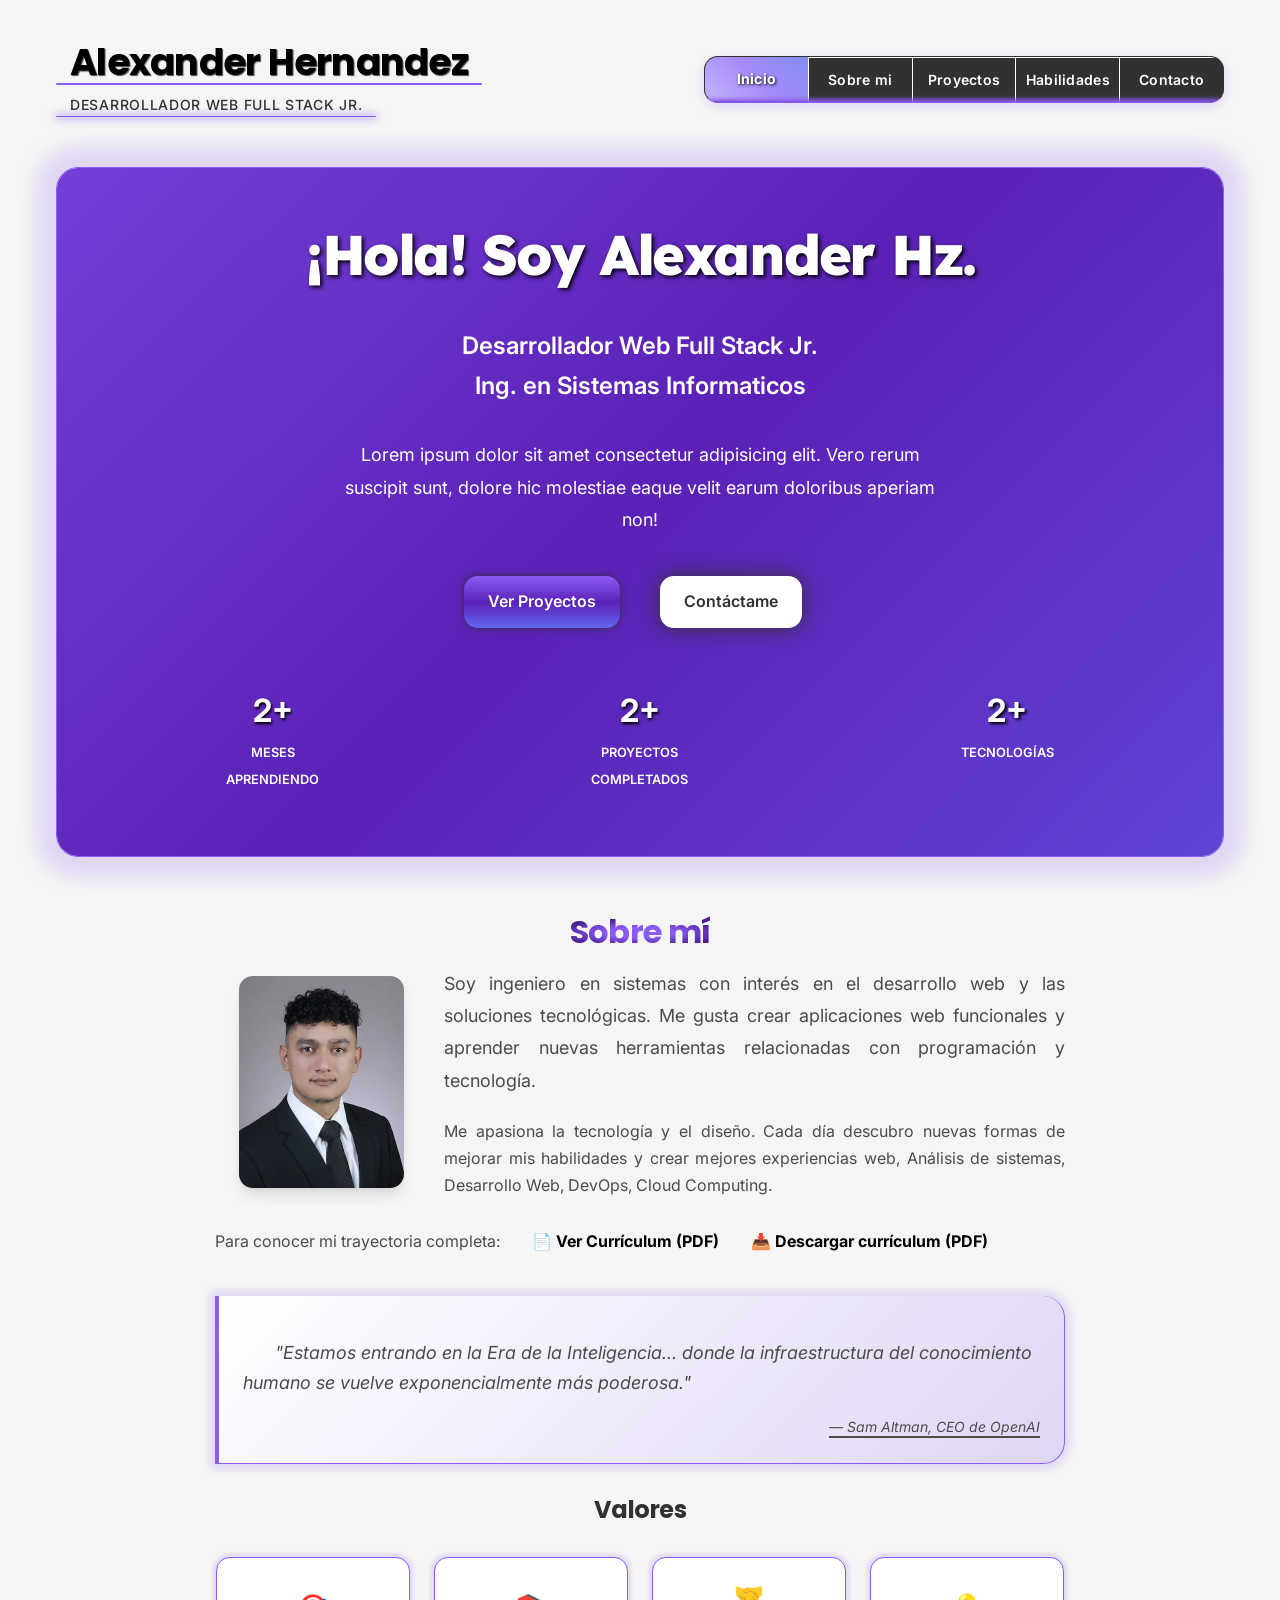
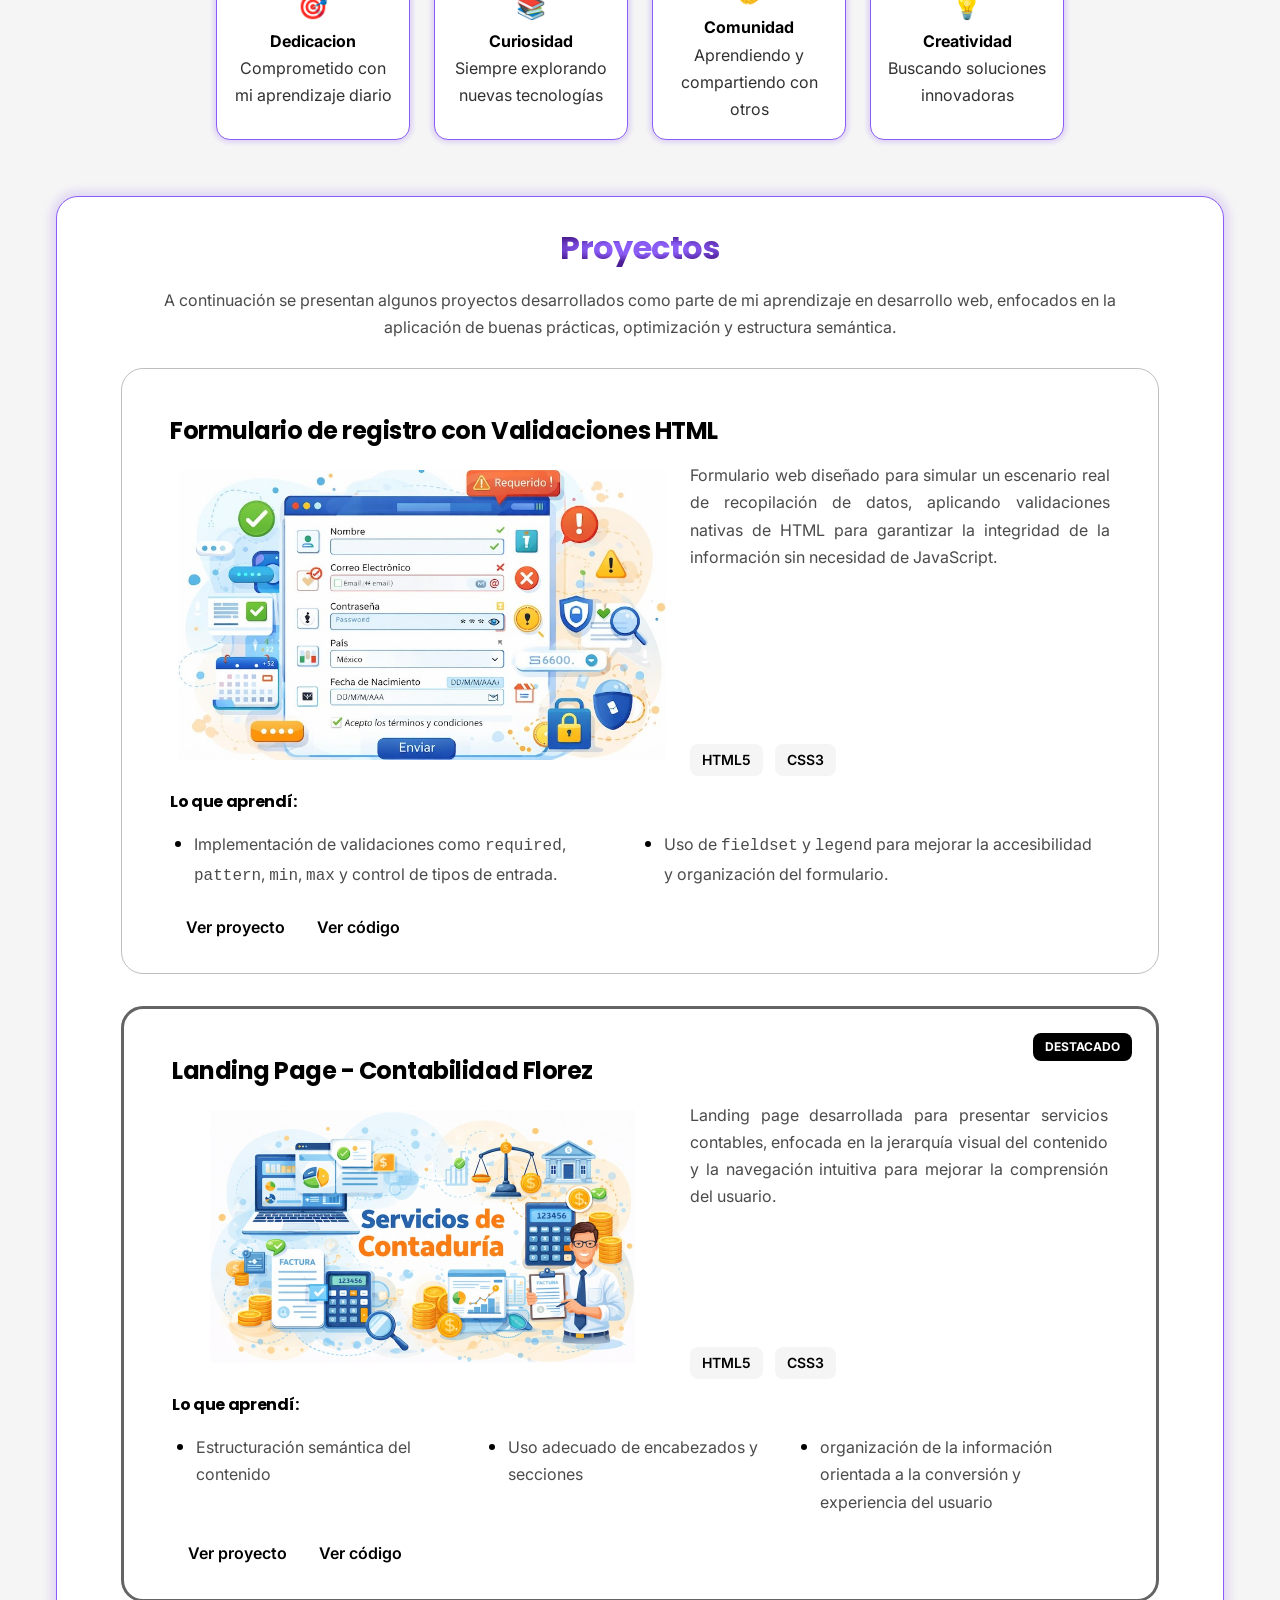
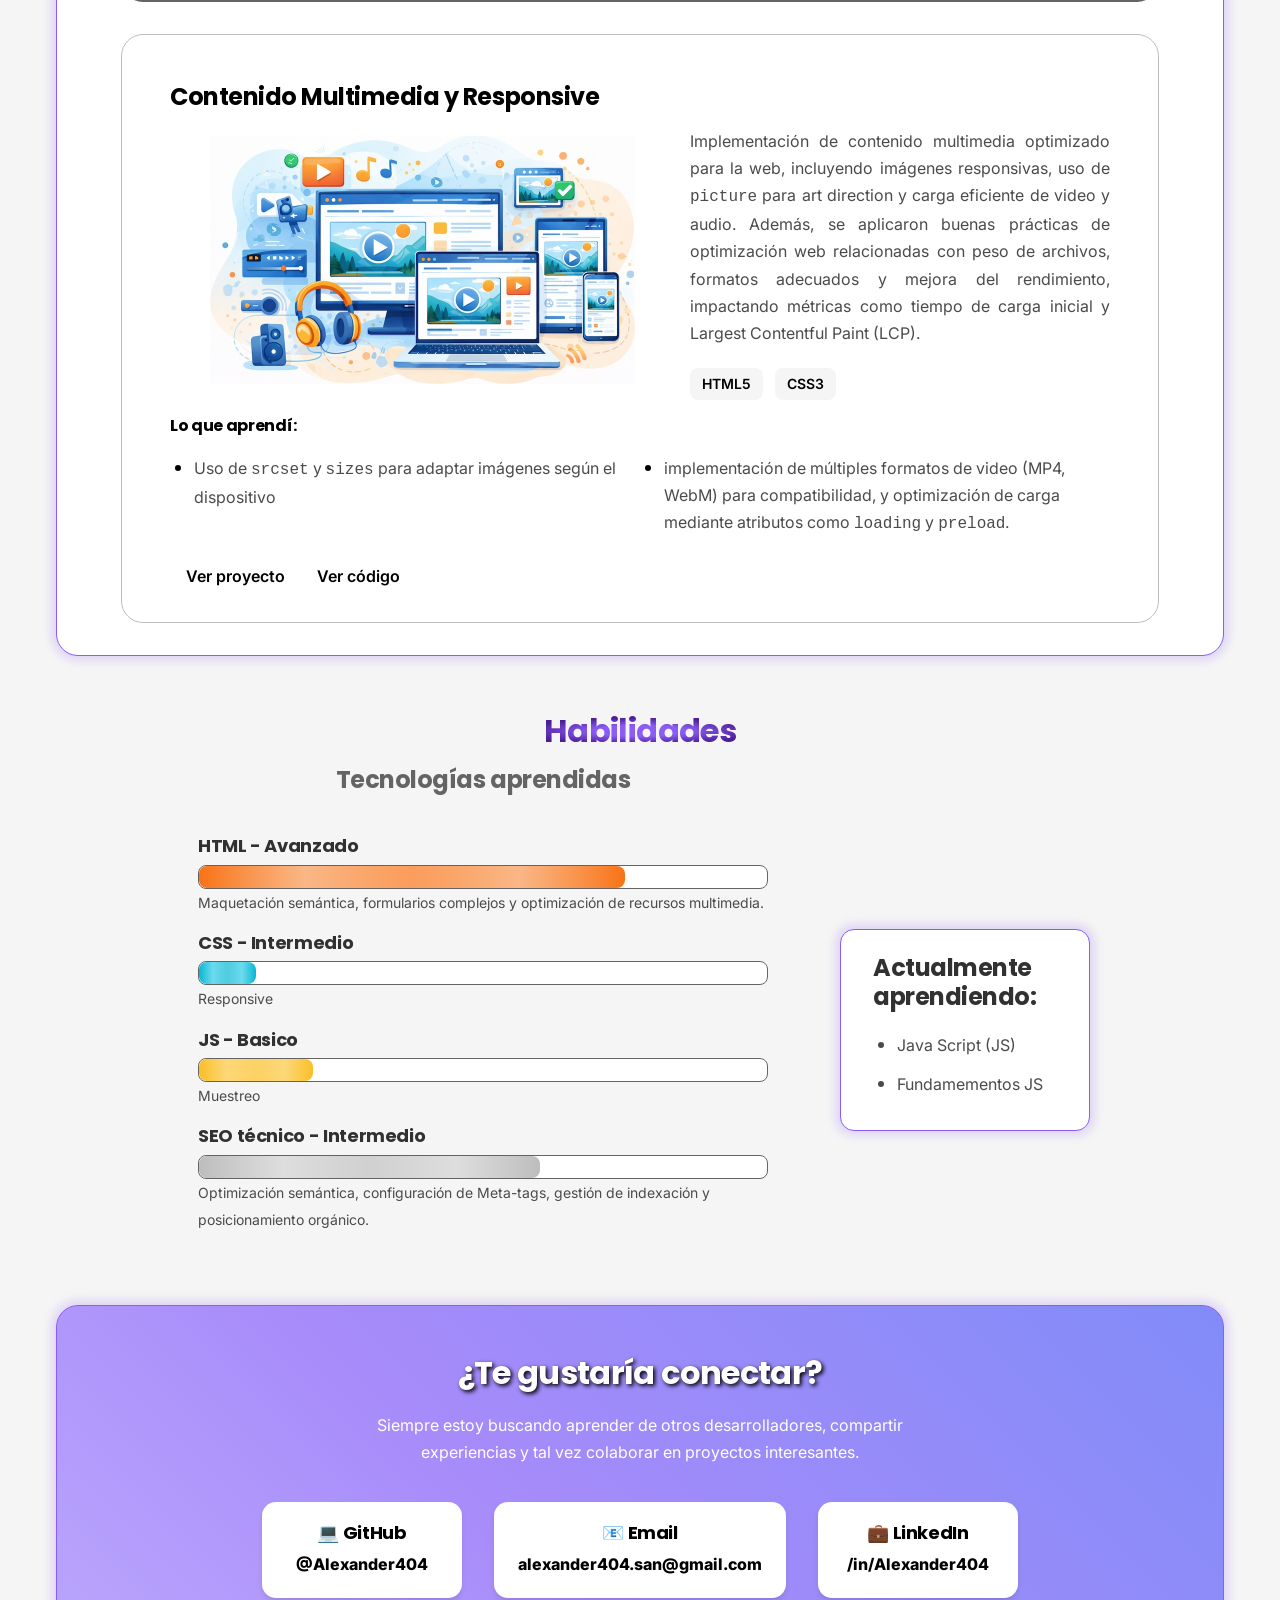
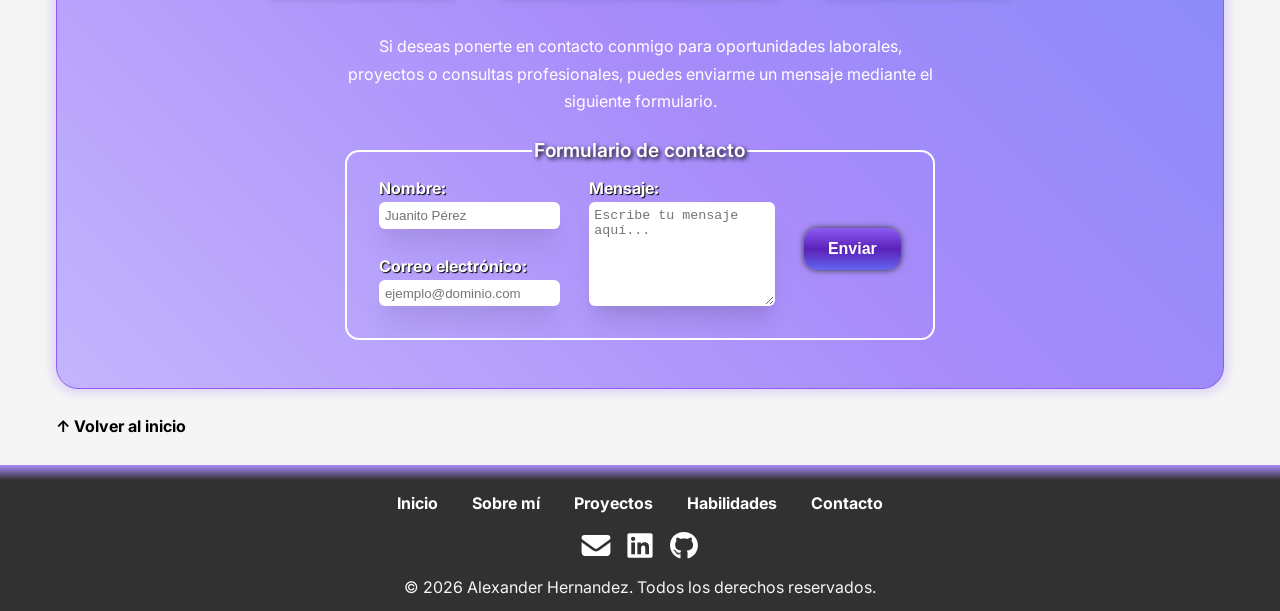
==== commit c02c977f: "fixes" ====
--- a/index.html
+++ b/index.html
@@ -74,8 +74,6 @@
     <!-- Pre Carga -->
     <link rel="preconnect" href="https://fonts.googleapis.com" />
     <link rel="preconnect" href="https://fonts.gstatic.com" crossorigin />
-    <link rel="preconnect" href="https://cdnjs.cloudflare.com" crossorigin />
-    
 
     <!-- Google Fonts: diferido -->
     <link
@@ -88,36 +86,17 @@
       href="https://fonts.googleapis.com/css2?family=Inter:ital,opsz,wght@0,14..32,100..900;1,14..32,100..900&family=Lexend:wght@100..900&family=Poppins:ital,wght@0,100;0,200;0,300;0,400;0,500;0,600;0,700;0,800;0,900;1,100;1,200;1,300;1,400;1,500;1,600;1,700;1,800;1,900&display=swap"
     />
 
-    <!-- Font Awesome: diferido -->
-    <link
-      rel="preload"
-      as="style"
-      onload="
-        this.onload = null;
-        this.rel = 'stylesheet';
-      "
-      href="https://cdnjs.cloudflare.com/ajax/libs/font-awesome/6.5.1/css/all.min.css"
-    />
-
     <noscript>
       <link
         rel="stylesheet"
         href="https://fonts.googleapis.com/css2?family=Inter:ital,opsz,wght@0,14..32,100..900;1,14..32,100..900&family=Lexend:wght@100..900&family=Poppins:ital,wght@0,100;0,200;0,300;0,400;0,500;0,600;0,700;0,800;0,900;1,100;1,200;1,300;1,400;1,500;1,600;1,700;1,800;1,900&display=swap"
       />
-
-      <link
-        rel="stylesheet"
-        href="https://cdnjs.cloudflare.com/ajax/libs/font-awesome/6.5.1/css/all.min.css"
-        integrity="sha512-DTOQO9RWCH3ppGqcWaEA1BIZOC6xxalwEsw9c2QQeAIftl+Vegovlnee1c9QX4TctnWMn13TZye+giMm8e2LwA=="
-        crossorigin="anonymous"
-        referrerpolicy="no-referrer"
-      />
     </noscript>
 
     <!-- diseño general -->
     <meta name="theme-color" content="#8b5cf6" />
     <!-- <meta name="color-scheme" content="light dark" /> -->
-    <link rel="stylesheet" href="assets/css/styles.min.css" />
+    <link rel="stylesheet" href="assets/css/styles.css" />
   </head>
 
   <body id="top" class="home-page">
@@ -681,7 +660,7 @@
               title="Enviar un correo a mi dirección de email"
               aria-label="Gmail"
             >
-              <i class="fa-solid fa-envelope"></i>
+              <span class="icon icon-gmail"></span>
             </a>
           </li>
           <li class="footer__networks">
@@ -693,7 +672,7 @@
               title="Visitar mi perfil de LinkedIn"
               aria-label="LinkedIn"
             >
-              <i class="fa-brands fa-linkedin"></i>
+              <span class="icon icon-linkedin"></span>
             </a>
           </li>
           <li class="footer__networks">
@@ -705,7 +684,7 @@
               title="Visitar mi perfil de GitHub"
               aria-label="GitHub"
             >
-              <i class="fa-brands fa-github"></i>
+              <span class="icon icon-github"></span>
             </a>
           </li>
         </ul>
--- a/assets/css/styles.css
+++ b/assets/css/styles.css
@@ -0,0 +1,305 @@
+@import url("base.css");
+@import url("layout/hero.css");
+@import url("layout/about.css");
+@import url("layout/projects.css");
+@import url("layout/skills.css");
+@import url("layout/contact.css");
+
+@import url("components.css");
+@import url("animations.css");
+@import url("utilities.css");
+
+/* HOME PAGE */
+
+.home-page {
+  display: grid;
+  grid-template-areas:
+    "header"
+    "main"
+    "footer";
+  gap: 0.5rem;
+}
+
+/* HEADER*/
+
+.header {
+  grid-area: header;
+
+  padding: 2.5rem 0 1.5rem;
+
+  animation: slideInFromTop 0.5s ease-out;
+}
+
+.container {
+  width: 100%;
+  max-width: 1200px;
+  min-width: 320px;
+  margin: 0 auto;
+}
+
+.header__container {
+  display: grid;
+  grid-template-areas: "brand" "nav";
+  gap: 2rem;
+  justify-items: center;
+
+  padding: 0 1rem;
+}
+
+@media (min-width: 768px) {
+  .header__container {
+    grid-template-areas: "brand nav";
+    grid-template-columns: auto 1fr;
+    gap: 1rem;
+  }
+}
+
+.header__brand {
+  grid-area: brand;
+
+  display: flex;
+  flex-direction: column;
+  align-items: center;
+  gap: 0.5rem;
+}
+
+@media (min-width: 768px) {
+  .header__brand {
+    align-items: start;
+  }
+}
+
+.header__name {
+  position: relative;
+
+  margin: 0;
+  padding: 0 0.875rem;
+
+  font-size: clamp(1.5rem, 7vw, 2.32rem);
+  color: var(--color-dark-800);
+}
+
+@media (min-width: 768px) {
+  .header__name {
+    font-size: clamp(1.5rem, 3vw, 2.32rem);
+  }
+}
+
+.header__name::after {
+  content: "";
+  position: absolute;
+  left: 0;
+  right: 0;
+  bottom: 0;
+  height: 1.5px;
+  background-color: var(--color-primary-400);
+
+  border-radius: var(--radius-full);
+
+  pointer-events: none;
+  animation: pulse-shadow-md 2s ease infinite;
+}
+
+.header__tagline {
+  position: relative;
+
+  padding: 0 0.875rem;
+  margin: 0;
+
+  font-weight: 500;
+  font-size: clamp(0.675rem, 3vw, 0.875rem);
+  letter-spacing: 0.05em;
+  text-transform: uppercase;
+  color: var(--color-dark-400);
+
+  border-radius: var(--radius-md);
+}
+
+@media (min-width: 768px) {
+  .header__tagline {
+    font-size: clamp(0.675rem, 1.4vw, 0.875rem);
+  }
+}
+
+.header__tagline::after {
+  content: "";
+  position: absolute;
+  left: 0;
+  right: 0;
+  bottom: 0;
+  height: 0.75px;
+  background-color: var(--color-primary-400);
+
+  border-radius: var(--radius-full);
+  box-shadow: 0px 0px 8px 0.75px var(--color-primary-400);
+
+  pointer-events: none;
+  animation: pulse-shadow-sm 2s ease infinite;
+}
+
+/* MAIN */
+
+.main {
+  grid-area: main;
+
+  padding: 1rem 0;
+}
+
+.main__container {
+  display: grid;
+  grid-template-areas:
+    "hero"
+    "about"
+    "projects"
+    "skills"
+    "contact";
+  gap: 1.5rem;
+}
+
+@media (min-width: 480px) {
+  .main__container {
+    padding: 0 1rem;
+  }
+}
+
+/* FOOTER */
+
+.footer {
+  padding: 1rem 0;
+  background: var(--gd-footer);
+
+  color: var(--color-light-100);
+  text-align: center;
+
+  animation: slideInFromBottom 0.8s ease-out;
+}
+
+.footer__container {
+  display: flex;
+  flex-direction: column;
+  gap: 0.4rem;
+
+  padding: 0 1.25rem;
+}
+
+.footer__nav {
+  margin-top: 0.6rem;
+}
+
+.footer__list {
+  display: flex;
+  flex-direction: column;
+  align-items: center;
+
+  margin-block: 0;
+}
+
+@media (min-width: 480px) {
+  .footer__list {
+    flex-direction: row;
+    justify-content: center;
+  }
+}
+
+@media (min-width: 768px) {
+  .footer__list {
+    gap: 1rem;
+  }
+}
+
+.footer__link {
+  flex: 1;
+
+  max-width: 120px;
+  min-height: 44px;
+  padding: 0.5rem 1rem;
+
+  color: var(--color-light-100);
+
+  border: 1px solid transparent;
+
+  transition: transform 0.2s ease;
+}
+
+@media (min-width: 480px) {
+  .footer__link {
+    padding: 0.5rem;
+  }
+}
+
+.footer__link:hover {
+  text-decoration: none;
+  color: var(--color-light-100);
+
+  border: 1px solid var(--color-light-100);
+  border-radius: var(--radius-sm);
+
+  transform: translateY(-2px);
+}
+
+.footer__contact {
+  display: flex;
+  justify-content: center;
+
+  margin: 0;
+}
+
+.network__link {
+  display: flex;
+  align-items: center;
+  justify-content: center;
+
+  width: 44px;
+  height: 44px;
+
+  border-radius: var(--radius-md);
+
+  transition: background-color 0.2s ease 0.1s;
+}
+
+.network__link:hover {
+  background-color: var(--color-light-100);
+}
+
+.icon {
+  display: inline-block;
+  width: 80%; /* Ajusta el tamaño que quieras */
+  height: 80%;
+  background-color: var(--color-light-100);
+
+  transition: background-color 0.3s ease 0.1s;
+}
+
+.icon-gmail {
+  -webkit-mask-image: url("../icons/gmail.svg");
+  mask-image: url("../icons/gmail.svg");
+}
+
+.icon-linkedin {
+  -webkit-mask-image: url("../icons/linkedin.svg");
+  mask-image: url("../icons/linkedin.svg");
+}
+
+.icon-github {
+  -webkit-mask-image: url("../icons/github.svg");
+  mask-image: url("../icons/github.svg");
+}
+
+.footer__networks:hover .icon-gmail {
+  background-color: var(--color-gmail-400);
+}
+
+.footer__networks:hover .icon-linkedin {
+  background-color: var(--color-linkedin-400);
+}
+
+.footer__networks:hover .icon-github {
+  background-color: var(--color-github-400);
+}
+
+.footer__copyright {
+  margin: 0;
+
+  font-size: clamp(0.9rem, 4vw, 1rem);
+  color: var(--color-light-200);
+}
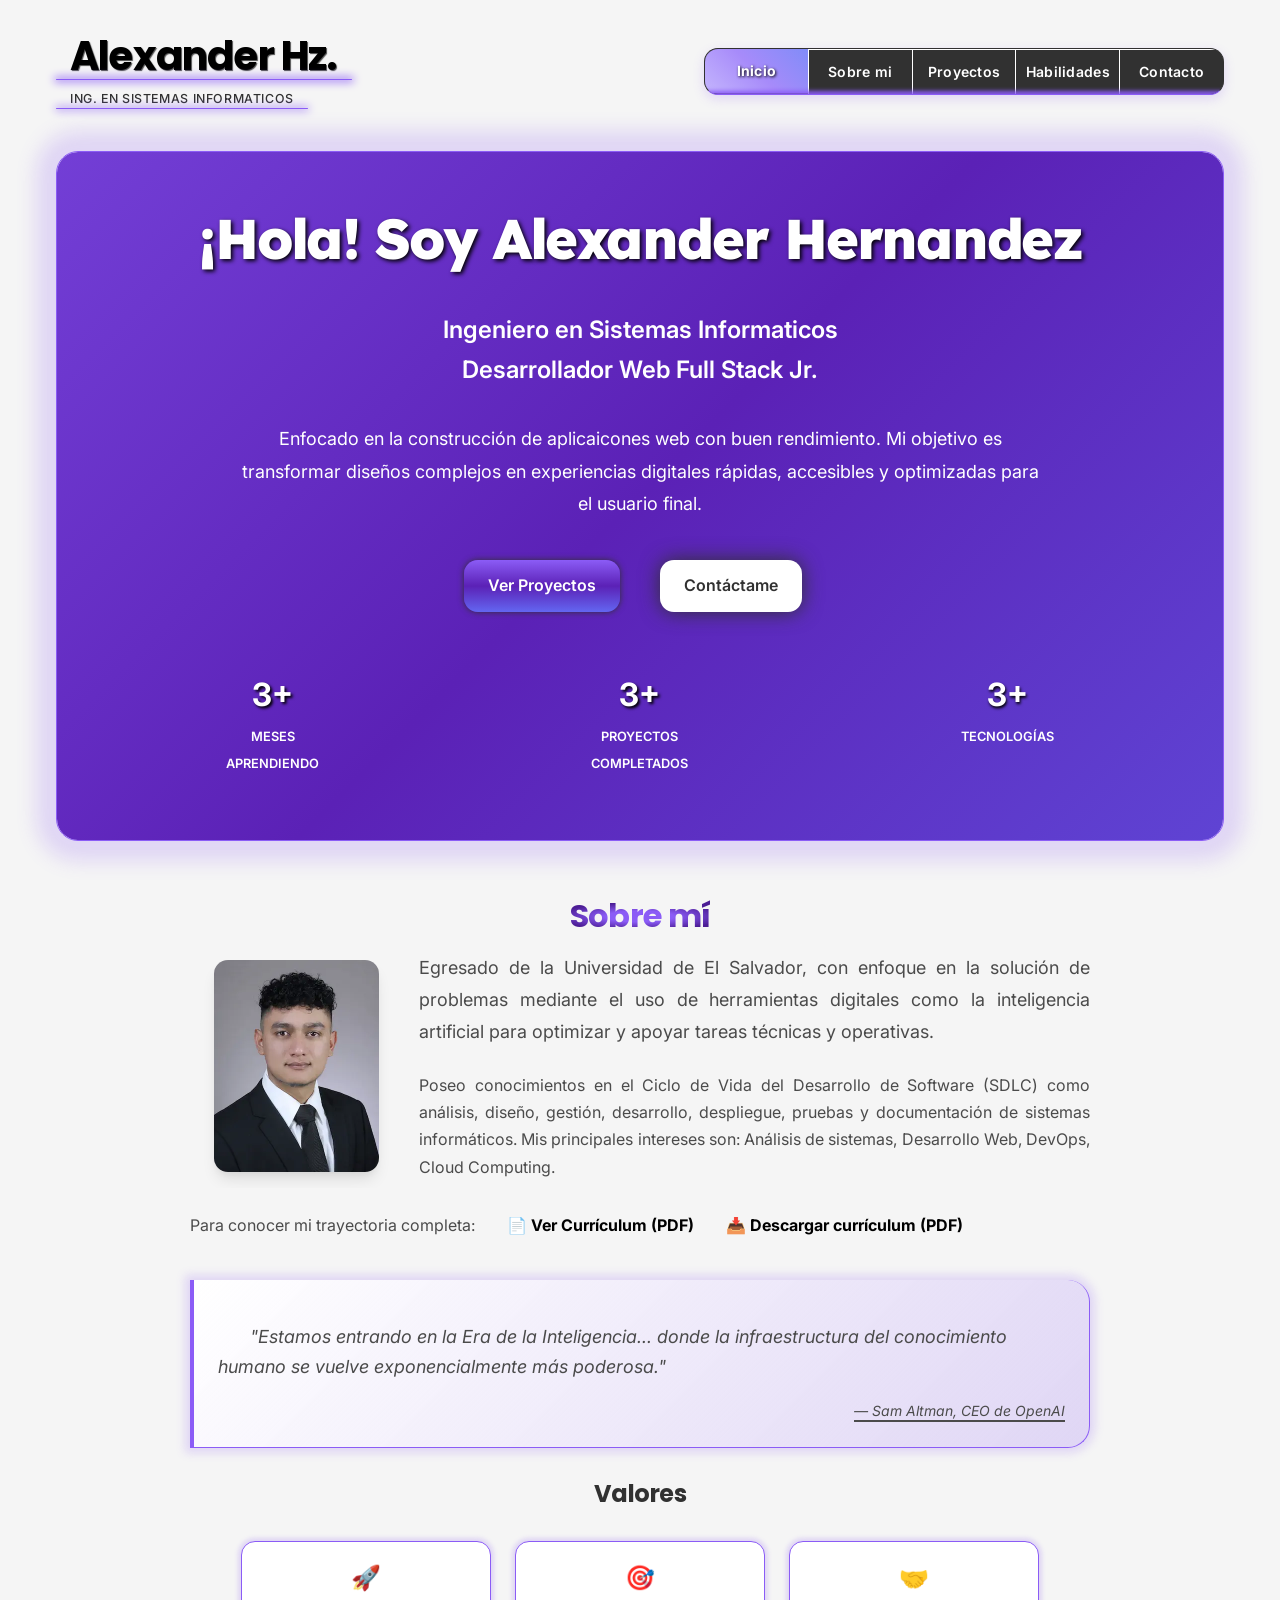
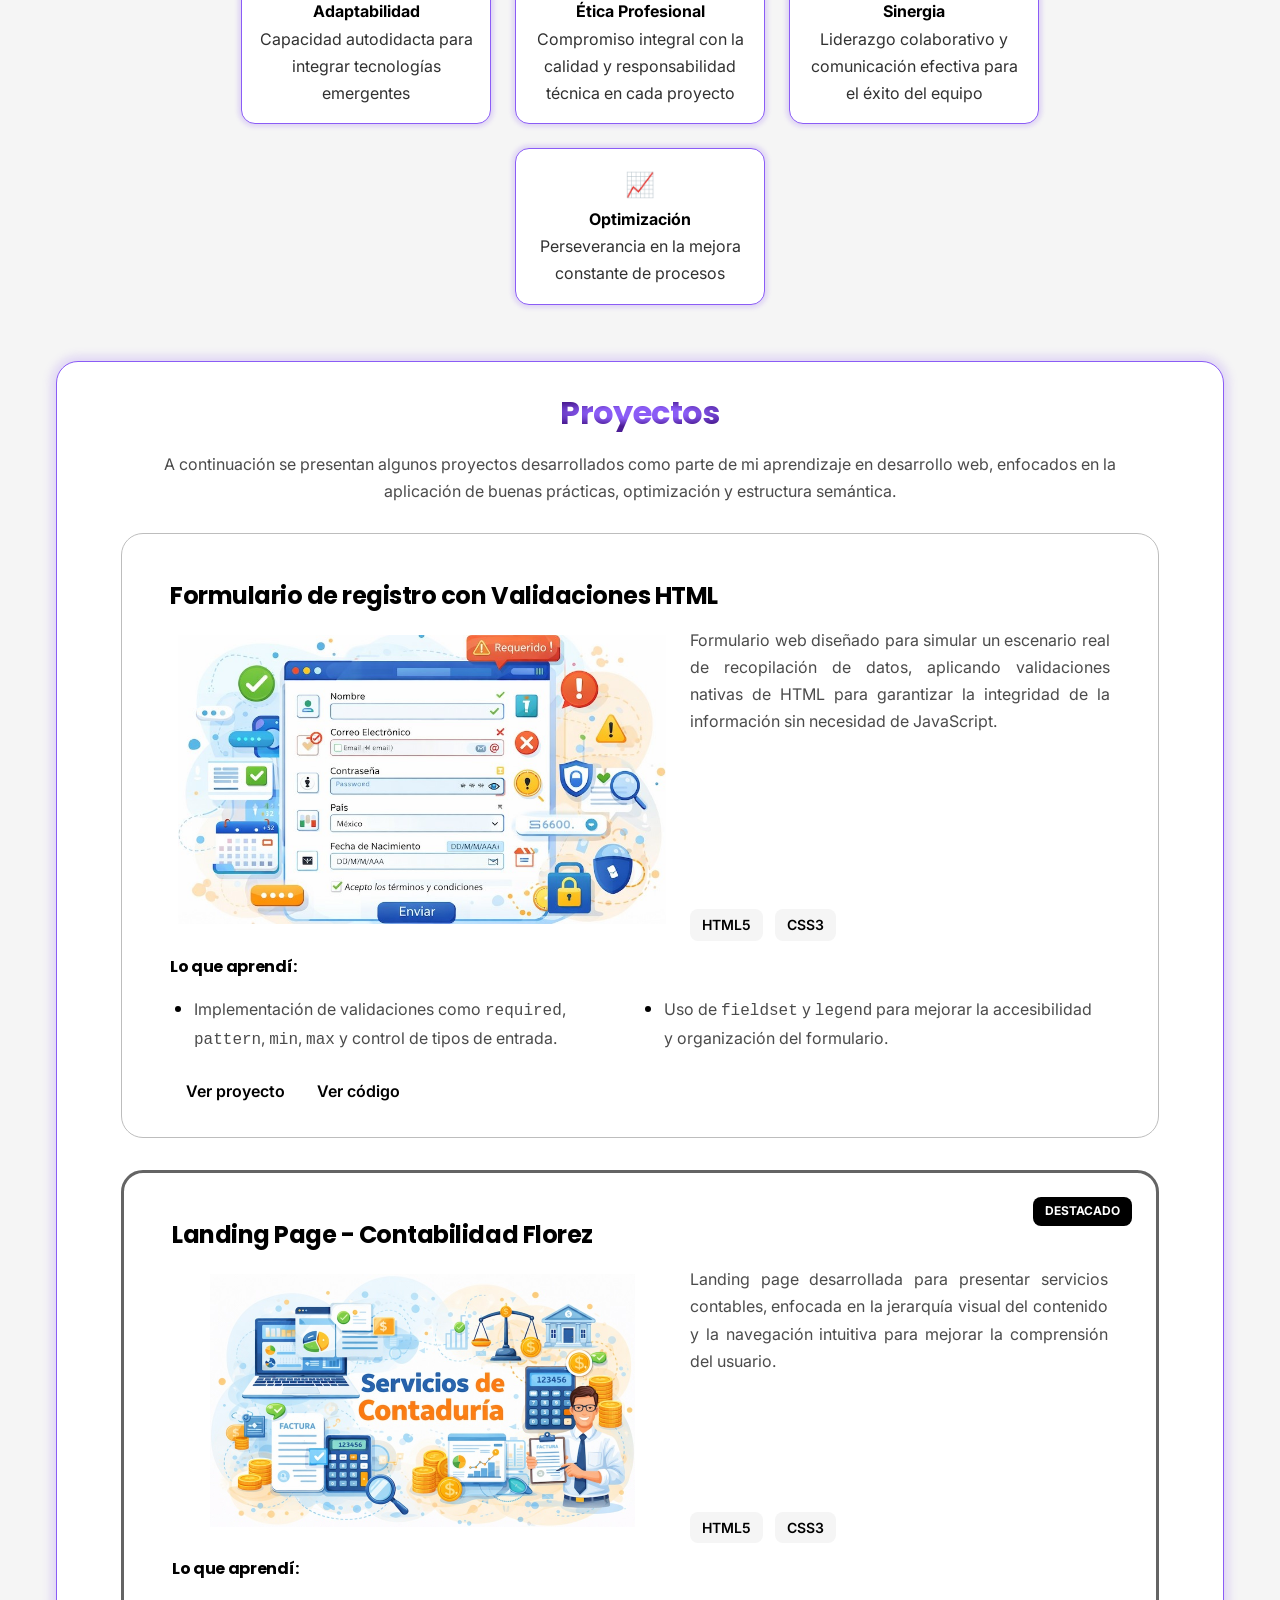
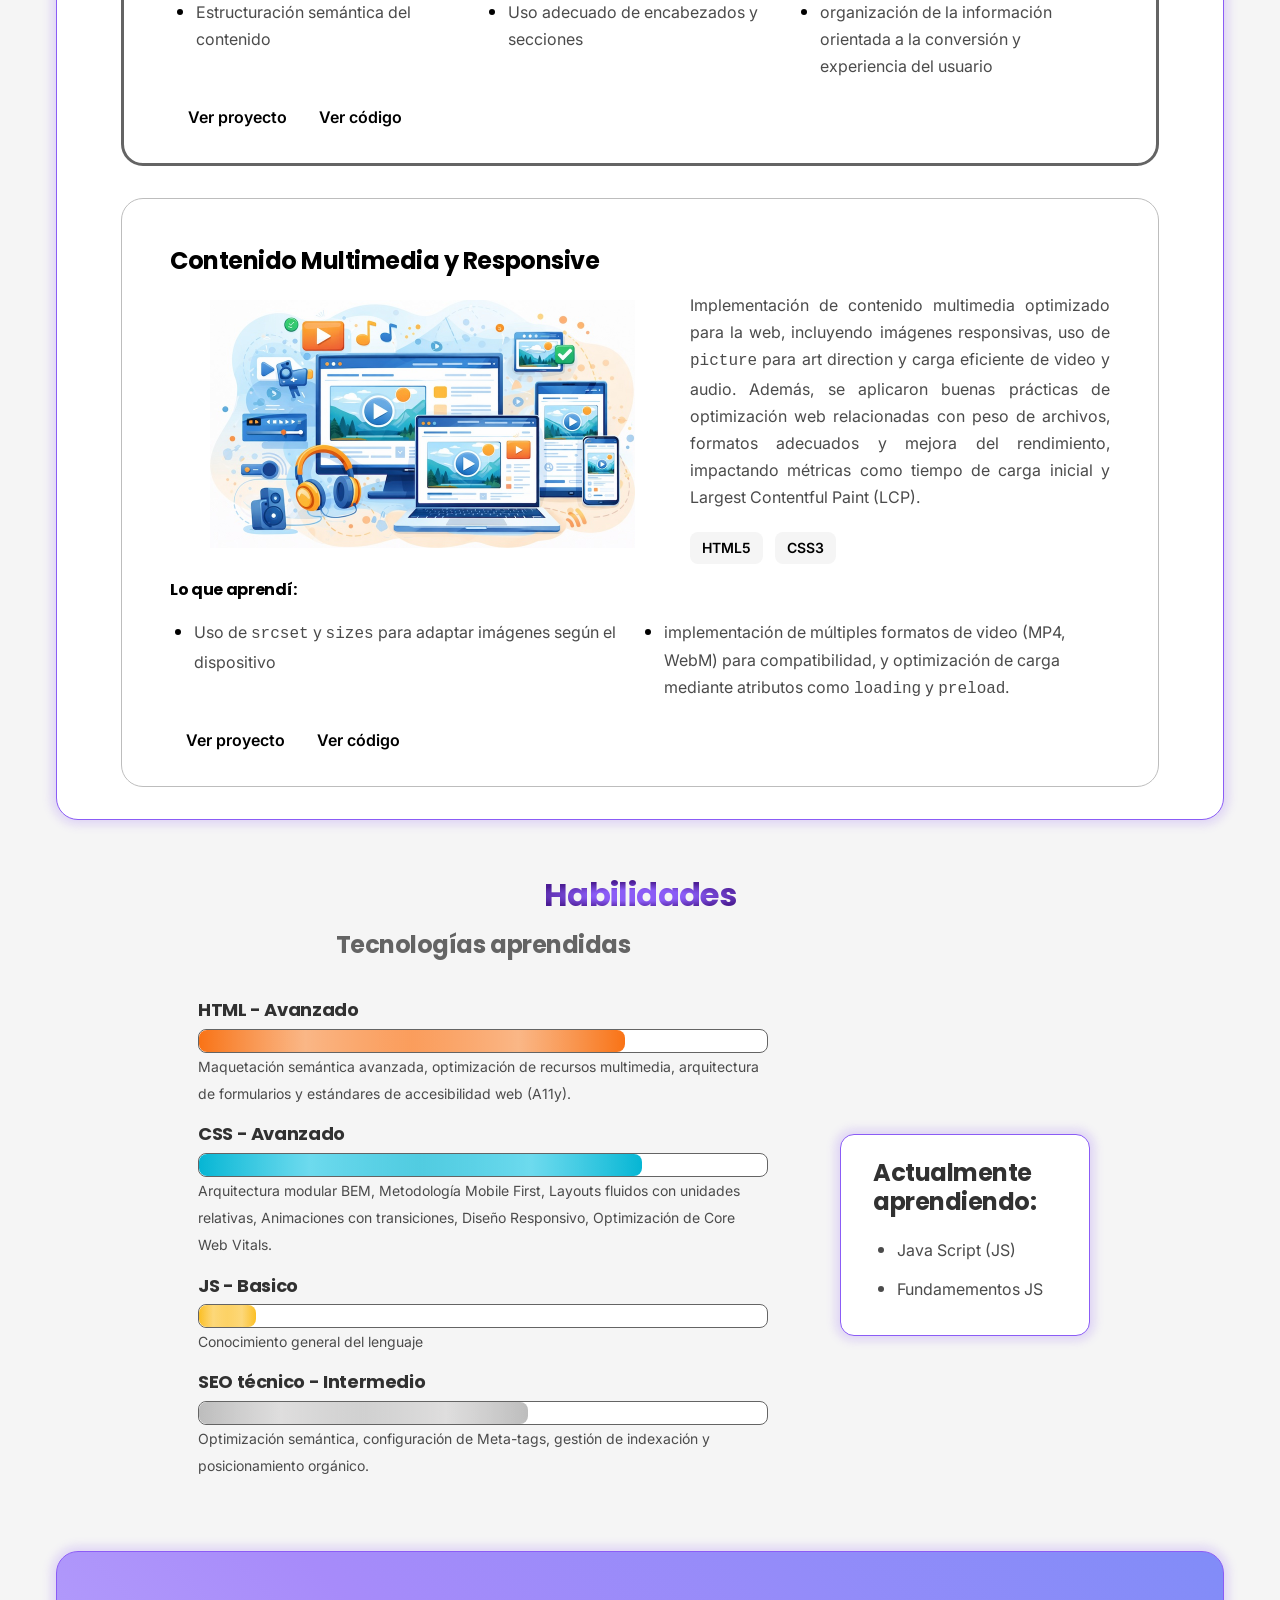
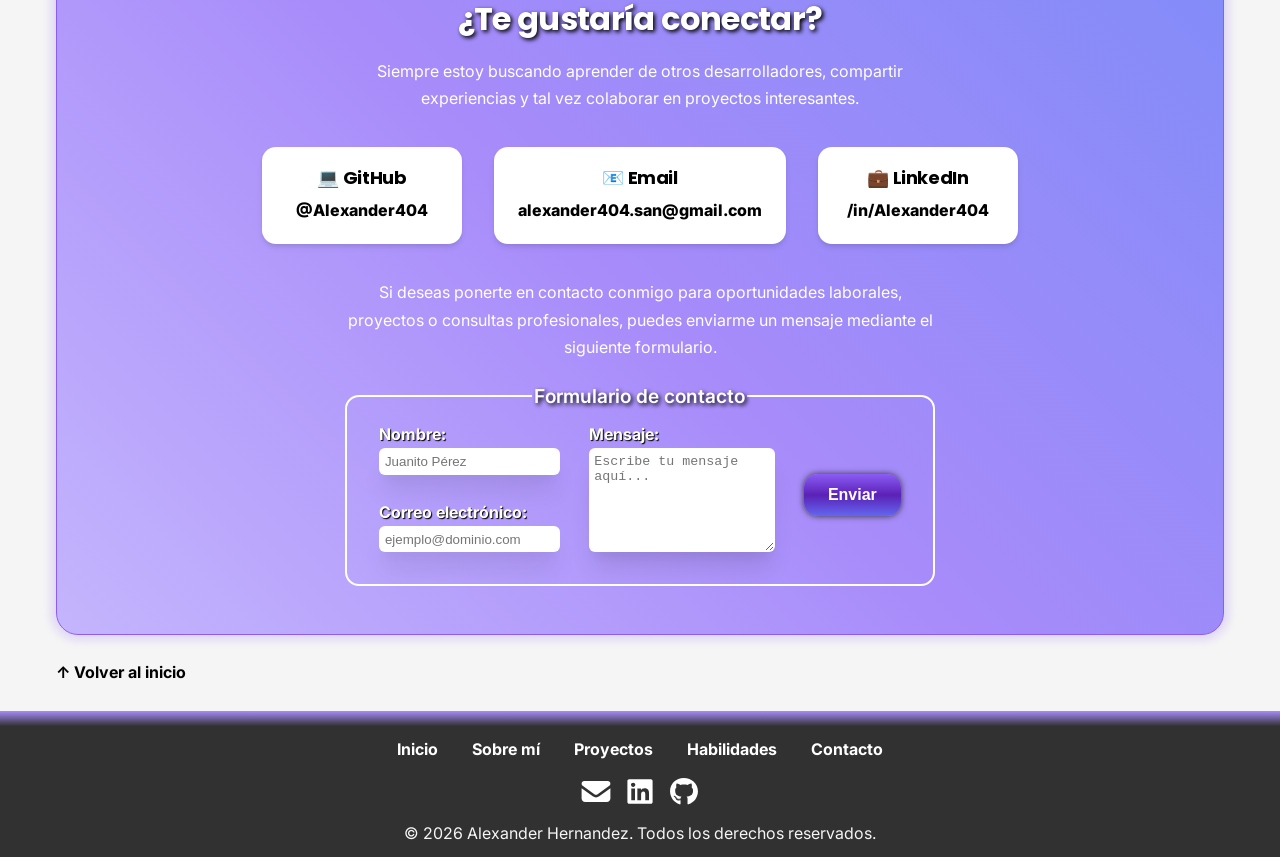
==== commit 043fd842: "base completada" ====
--- a/index.html
+++ b/index.html
@@ -4,19 +4,18 @@
     <meta charset="UTF-8" />
     <meta name="viewport" content="width=device-width, initial-scale=1.0" />
 
-    <title>Portafolio Web | Alexander Hz</title>
+    <title>Portafolio | Alexander Hz.</title>
 
     <meta
       name="description"
-      content="Portafolio de Alexander Hz, ingeniero en sistemas informaticos con
-      experiencia en el Ciclo de Vida del Desarrollo de Software (SDLC)."
+      content="Ingeniero en Sistemas Informáticos, Desarrollador Web Full Stack Jr."
     />
     <meta
       name="keywords"
-      content="Portafolio, Desarrollador web, El Salvador, Ingeniero en Sistemas Informaticos"
-    />
-
-    <meta name="author" content="Alexander Hz" />
+      content="Portafolio, Desarrollador web Full Stack Jr, El Salvador, Ingeniero en Sistemas Informaticos"
+    />
+
+    <meta name="author" content="Alexander Hernandez" />
     <meta name="robots" content="index, follow" />
 
     <link
@@ -29,11 +28,11 @@
       property="og:url"
       content="https://alexander404-san.github.io/Proyecto-CSS/"
     />
-    <meta property="og:title" content="Portafolio Web | Alexander Hz" />
-    <meta property="og:site_name" content="Portafolio de Alexander Hz " />
+    <meta property="og:title" content="Portafolio | Alexander Hernandez" />
+    <meta property="og:site_name" content="Portafolio de Alexander Hernandez" />
     <meta
       property="og:description"
-      content="Portafolio de Alexander Hz, ingeniero en sistemas con experiencia en desarrollo web."
+      content="Ingeniero en Sistemas Informáticos, Desarrollador Web Full Stack Jr."
     />
     <meta
       property="og:image"
@@ -43,10 +42,10 @@
     <meta property="og:locale" content="es_SV" />
 
     <meta name="twitter:card" content="summary_large_image" />
-    <meta name="twitter:title" content="Portafolio de Alexander Hz" />
+    <meta name="twitter:title" content="Portafolio de Alexander Hernandez" />
     <meta
       name="twitter:description"
-      content="Portafolio de Alexander Hz, ingeniero en sistemas con experiencia en desarrollo web."
+      content="Ingeniero en Sistemas Informáticos, Desarrollador Web Full Stack Jr."
     />
     <meta
       name="twitter:image"
@@ -104,8 +103,8 @@
     <header class="header">
       <div class="container header__container">
         <div class="header__brand">
-          <h1 class="header__name">Alexander Hernandez</h1>
-          <p class="header__tagline">Desarrollador Web Full Stack Jr.</p>
+          <h1 class="header__name">Alexander Hz.</h1>
+          <p class="header__tagline">Ing. en Sistemas Informaticos</p>
         </div>
 
         <nav class="nav" aria-label="Navegacion principal">
@@ -136,15 +135,16 @@
         <!-- Hero -->
         <section class="hero" id="inicio">
           <div class="hero__container">
-            <h2 class="hero__title">¡Hola! Soy Alexander Hz.</h2>
+            <h2 class="hero__title">¡Hola! Soy Alexander Hernandez</h2>
             <p class="hero__subtitle">
-              Desarrollador Web Full Stack Jr. <br />
-              Ing. en Sistemas Informaticos
+              Ingeniero en Sistemas Informaticos <br />
+              Desarrollador Web Full Stack Jr.
             </p>
             <p class="hero__description">
-              Lorem ipsum dolor sit amet consectetur adipisicing elit. Vero
-              rerum suscipit sunt, dolore hic molestiae eaque velit earum
-              doloribus aperiam non!
+              Enfocado en la construcción de aplicaicones web con buen
+              rendimiento. Mi objetivo es transformar diseños complejos en
+              experiencias digitales rápidas, accesibles y optimizadas para el
+              usuario final.
             </p>
 
             <div class="hero__actions">
@@ -158,21 +158,21 @@
 
             <ul class="hero__stats">
               <li class="stat">
-                <span class="stat__number">2+</span>
+                <span class="stat__number">3+</span>
                 <span class="stat__label"
                   >Meses <br />
                   aprendiendo</span
                 >
               </li>
               <li class="stat">
-                <span class="stat__number">2+</span>
+                <span class="stat__number">3+</span>
                 <span class="stat__label"
                   >Proyectos <br />
                   completados</span
                 >
               </li>
               <li class="stat">
-                <span class="stat__number">2+</span>
+                <span class="stat__number">3+</span>
                 <span class="stat__label">Tecnologías</span>
               </li>
             </ul>
@@ -196,16 +196,17 @@
             </figure>
 
             <p class="about__intro">
-              Soy ingeniero en sistemas con interés en el desarrollo web y las
-              soluciones tecnológicas. Me gusta crear aplicaciones web
-              funcionales y aprender nuevas herramientas relacionadas con
-              programación y tecnología.
+              Egresado de la Universidad de El Salvador, con enfoque en la
+              solución de problemas mediante el uso de herramientas digitales
+              como la inteligencia artificial para optimizar y apoyar tareas
+              técnicas y operativas.
             </p>
 
             <p class="about__text">
-              Me apasiona la tecnología y el diseño. Cada día descubro nuevas
-              formas de mejorar mis habilidades y crear mejores experiencias
-              web, Análisis de sistemas, Desarrollo Web, DevOps, Cloud
+              Poseo conocimientos en el Ciclo de Vida del Desarrollo de Software
+              (SDLC) como análisis, diseño, gestión, desarrollo, despliegue,
+              pruebas y documentación de sistemas informáticos. Mis principales
+              intereses son: Análisis de sistemas, Desarrollo Web, DevOps, Cloud
               Computing.
             </p>
 
@@ -245,24 +246,33 @@
               <h3 class="values__title">Valores</h3>
               <ul class="values__list">
                 <li class="values__item">
-                  <div class="values__icon">🎯</div>
-                  <strong>Dedicacion</strong>
-                  <span>Comprometido con mi aprendizaje diario</span>
+                  <div class="values__icon">🚀</div>
+                  <strong>Adaptabilidad</strong>
+                  <span
+                    >Capacidad autodidacta para integrar tecnologías
+                    emergentes</span
+                  >
                 </li>
                 <li class="values__item">
-                  <div class="values__icon">📚</div>
-                  <strong>Curiosidad</strong>
-                  <span>Siempre explorando nuevas tecnologías</span>
+                  <div class="values__icon">🎯</div>
+                  <strong>Ética Profesional</strong>
+                  <span
+                    >Compromiso integral con la calidad y responsabilidad
+                    técnica en cada proyecto</span
+                  >
                 </li>
                 <li class="values__item">
                   <div class="values__icon">🤝</div>
-                  <strong>Comunidad</strong>
-                  <span>Aprendiendo y compartiendo con otros</span>
+                  <strong>Sinergia</strong>
+                  <span
+                    >Liderazgo colaborativo y comunicación efectiva para el
+                    éxito del equipo</span
+                  >
                 </li>
                 <li class="values__item">
-                  <div class="values__icon">💡</div>
-                  <strong>Creatividad</strong>
-                  <span>Buscando soluciones innovadoras</span>
+                  <div class="values__icon">📈</div>
+                  <strong>Optimización</strong>
+                  <span>Perseverancia en la mejora constante de procesos</span>
                 </li>
               </ul>
             </div>
@@ -473,17 +483,22 @@
                   <div class="skill__progress skill__progress--html"></div>
                 </div>
                 <span class="skill__description">
-                  Maquetación semántica, formularios complejos y optimización de
-                  recursos multimedia.
+                  Maquetación semántica avanzada, optimización de recursos
+                  multimedia, arquitectura de formularios y estándares de
+                  accesibilidad web (A11y).
                 </span>
               </li>
 
               <li class="skill">
-                <h4 class="skill__name" id="skill-css">CSS - Intermedio</h4>
+                <h4 class="skill__name" id="skill-css">CSS - Avanzado</h4>
                 <div class="skill__bar">
                   <div class="skill__progress skill__progress--css"></div>
                 </div>
-                <span class="skill__description">Responsive</span>
+                <span class="skill__description"
+                  >Arquitectura modular BEM, Metodología Mobile First, Layouts
+                  fluidos con unidades relativas, Animaciones con transiciones,
+                  Diseño Responsivo, Optimización de Core Web Vitals.</span
+                >
               </li>
 
               <li class="skill">
@@ -491,7 +506,9 @@
                 <div class="skill__bar">
                   <div class="skill__progress skill__progress--js"></div>
                 </div>
-                <span class="skill__description">Muestreo</span>
+                <span class="skill__description"
+                  >Conocimiento general del lenguaje</span
+                >
               </li>
 
               <li class="skill">
@@ -529,32 +546,34 @@
 
             <ul class="contact__methods">
               <li class="contact__method">
-                <h3 class="contact__method-title">💻 GitHub</h3>
                 <a
                   href="https://github.com/Alexander404-san"
                   class="contact__link"
                 >
-                  @Alexander404
+                  <h3 class="contact__method-title">💻 GitHub</h3>
+
+                  <span>@Alexander404</span>
                 </a>
               </li>
 
               <li class="contact__method">
-                <h3 class="contact__method-title">📧 Email</h3>
                 <a
                   href="mailto:alexander404.san@gmail.com"
                   class="contact__link"
                 >
-                  alexander404.san@gmail.com
+                  <h3 class="contact__method-title">📧 Email</h3>
+
+                  <span>alexander404.san@gmail.com</span>
                 </a>
               </li>
 
               <li class="contact__method">
-                <h3 class="contact__method-title">💼 LinkedIn</h3>
                 <a
                   href="https://www.linkedin.com/in/alexander404/"
                   class="contact__link"
                 >
-                  /in/Alexander404
+                  <h3 class="contact__method-title">💼 LinkedIn</h3>
+                  <span>/in/Alexander404</span>
                 </a>
               </li>
             </ul>
--- a/assets/css/styles.css
+++ b/assets/css/styles.css
@@ -25,7 +25,7 @@
 .header {
   grid-area: header;
 
-  padding: 2.5rem 0 1.5rem;
+  padding: 2rem 0 1rem;
 
   animation: slideInFromTop 0.5s ease-out;
 }
@@ -40,7 +40,7 @@
 .header__container {
   display: grid;
   grid-template-areas: "brand" "nav";
-  gap: 2rem;
+  gap: 1.5rem;
   justify-items: center;
 
   padding: 0 1rem;
@@ -75,14 +75,8 @@
   margin: 0;
   padding: 0 0.875rem;
 
-  font-size: clamp(1.5rem, 7vw, 2.32rem);
+  font-size: clamp(2rem, 9vw, 2.5rem);
   color: var(--color-dark-800);
-}
-
-@media (min-width: 768px) {
-  .header__name {
-    font-size: clamp(1.5rem, 3vw, 2.32rem);
-  }
 }
 
 .header__name::after {
@@ -95,9 +89,9 @@
   background-color: var(--color-primary-400);
 
   border-radius: var(--radius-full);
+  box-shadow: 0px 0px 8px 1.75px var(--color-primary-400);
 
   pointer-events: none;
-  animation: pulse-shadow-md 2s ease infinite;
 }
 
 .header__tagline {
@@ -107,18 +101,12 @@
   margin: 0;
 
   font-weight: 500;
-  font-size: clamp(0.675rem, 3vw, 0.875rem);
+  font-size: clamp(0.7rem, 3vw, 0.775rem);
   letter-spacing: 0.05em;
   text-transform: uppercase;
   color: var(--color-dark-400);
 
   border-radius: var(--radius-md);
-}
-
-@media (min-width: 768px) {
-  .header__tagline {
-    font-size: clamp(0.675rem, 1.4vw, 0.875rem);
-  }
 }
 
 .header__tagline::after {
@@ -131,10 +119,10 @@
   background-color: var(--color-primary-400);
 
   border-radius: var(--radius-full);
-  box-shadow: 0px 0px 8px 0.75px var(--color-primary-400);
+  box-shadow: 0px 0px 8px 1px var(--color-primary-400);
+
 
   pointer-events: none;
-  animation: pulse-shadow-sm 2s ease infinite;
 }
 
 /* MAIN */
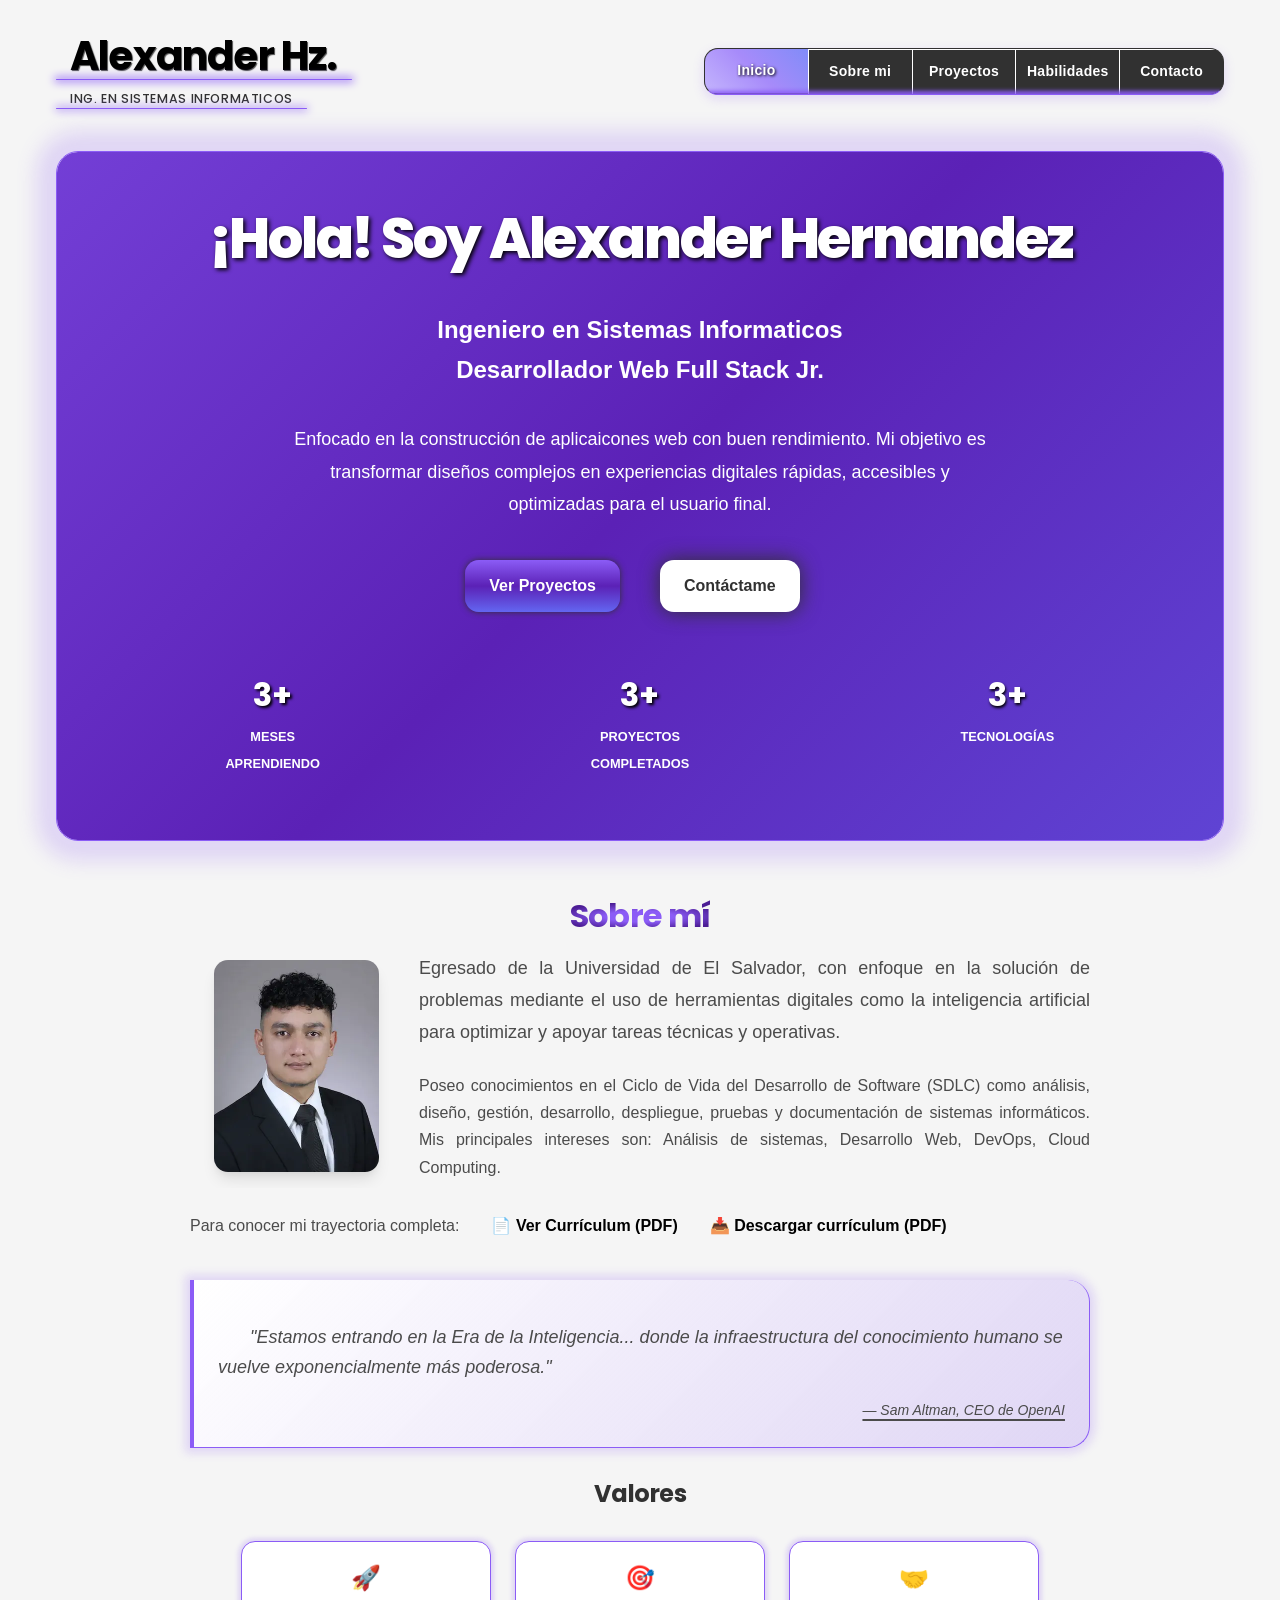
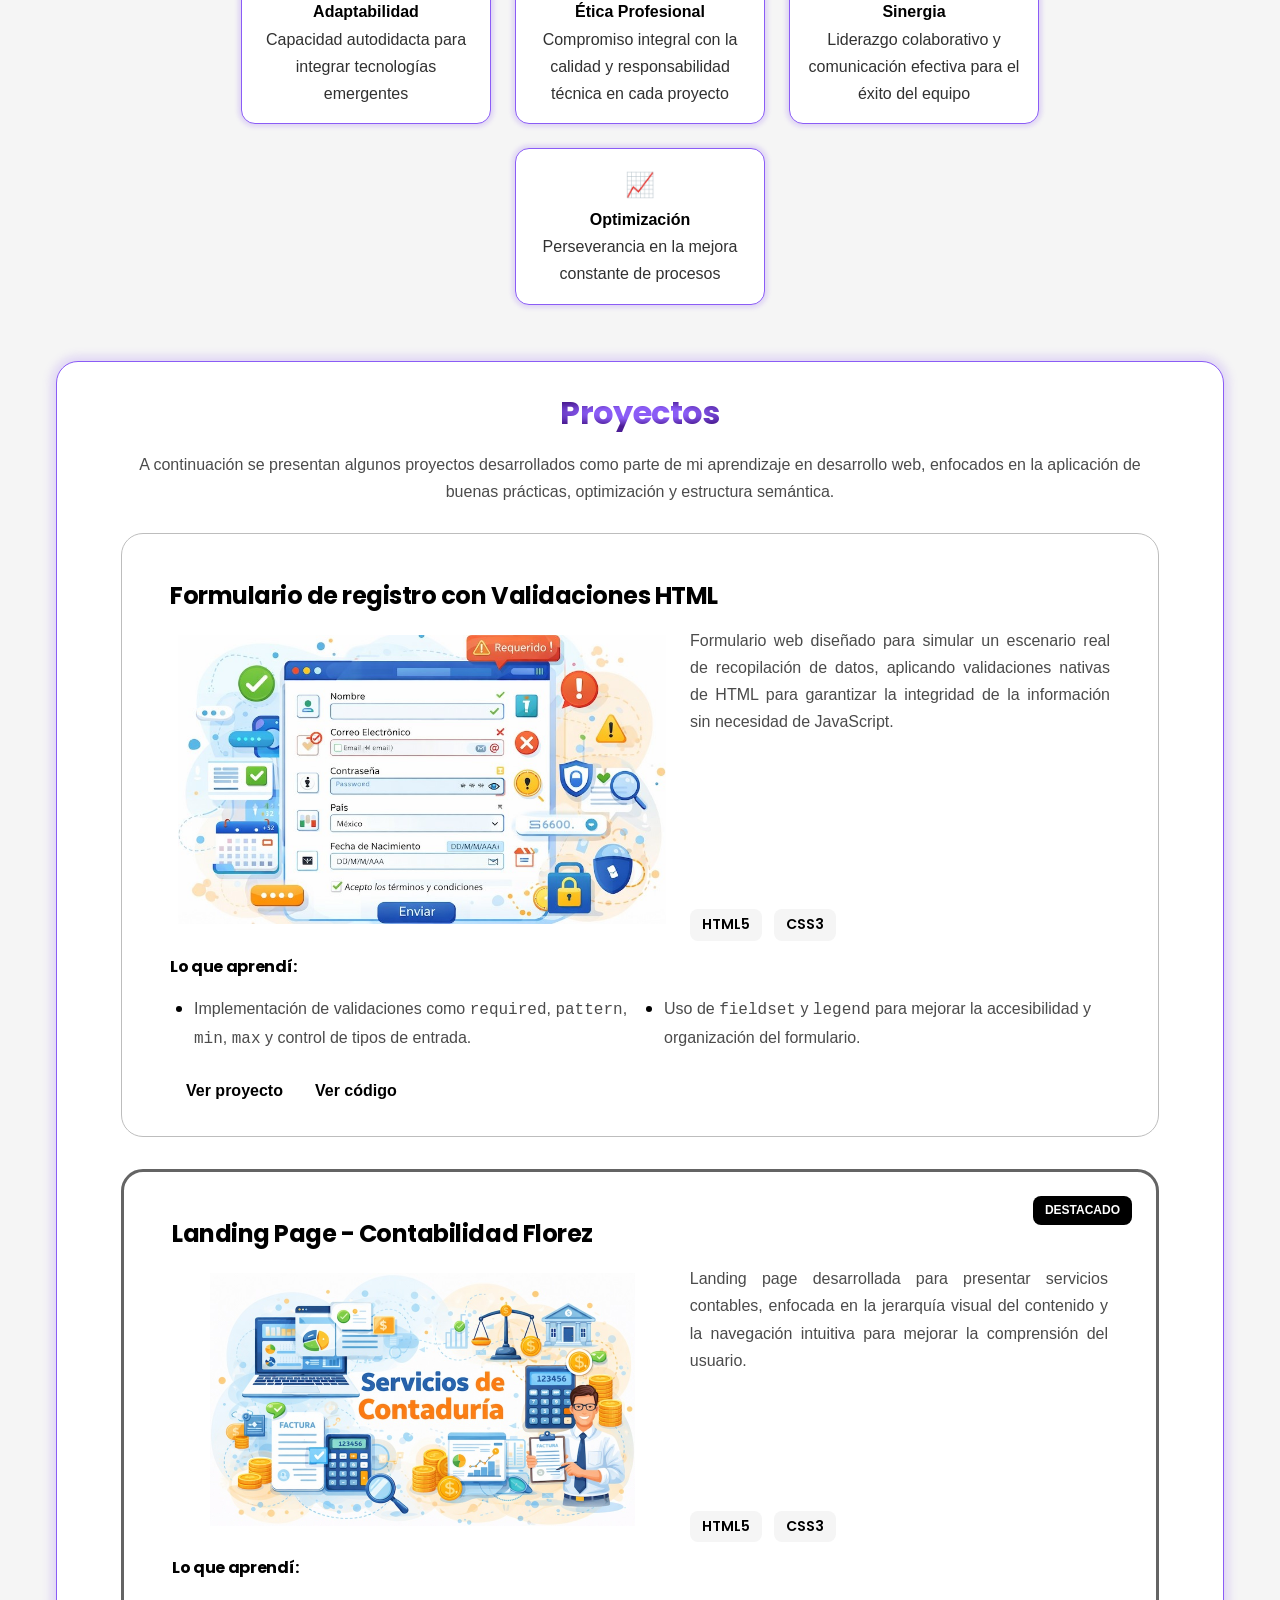
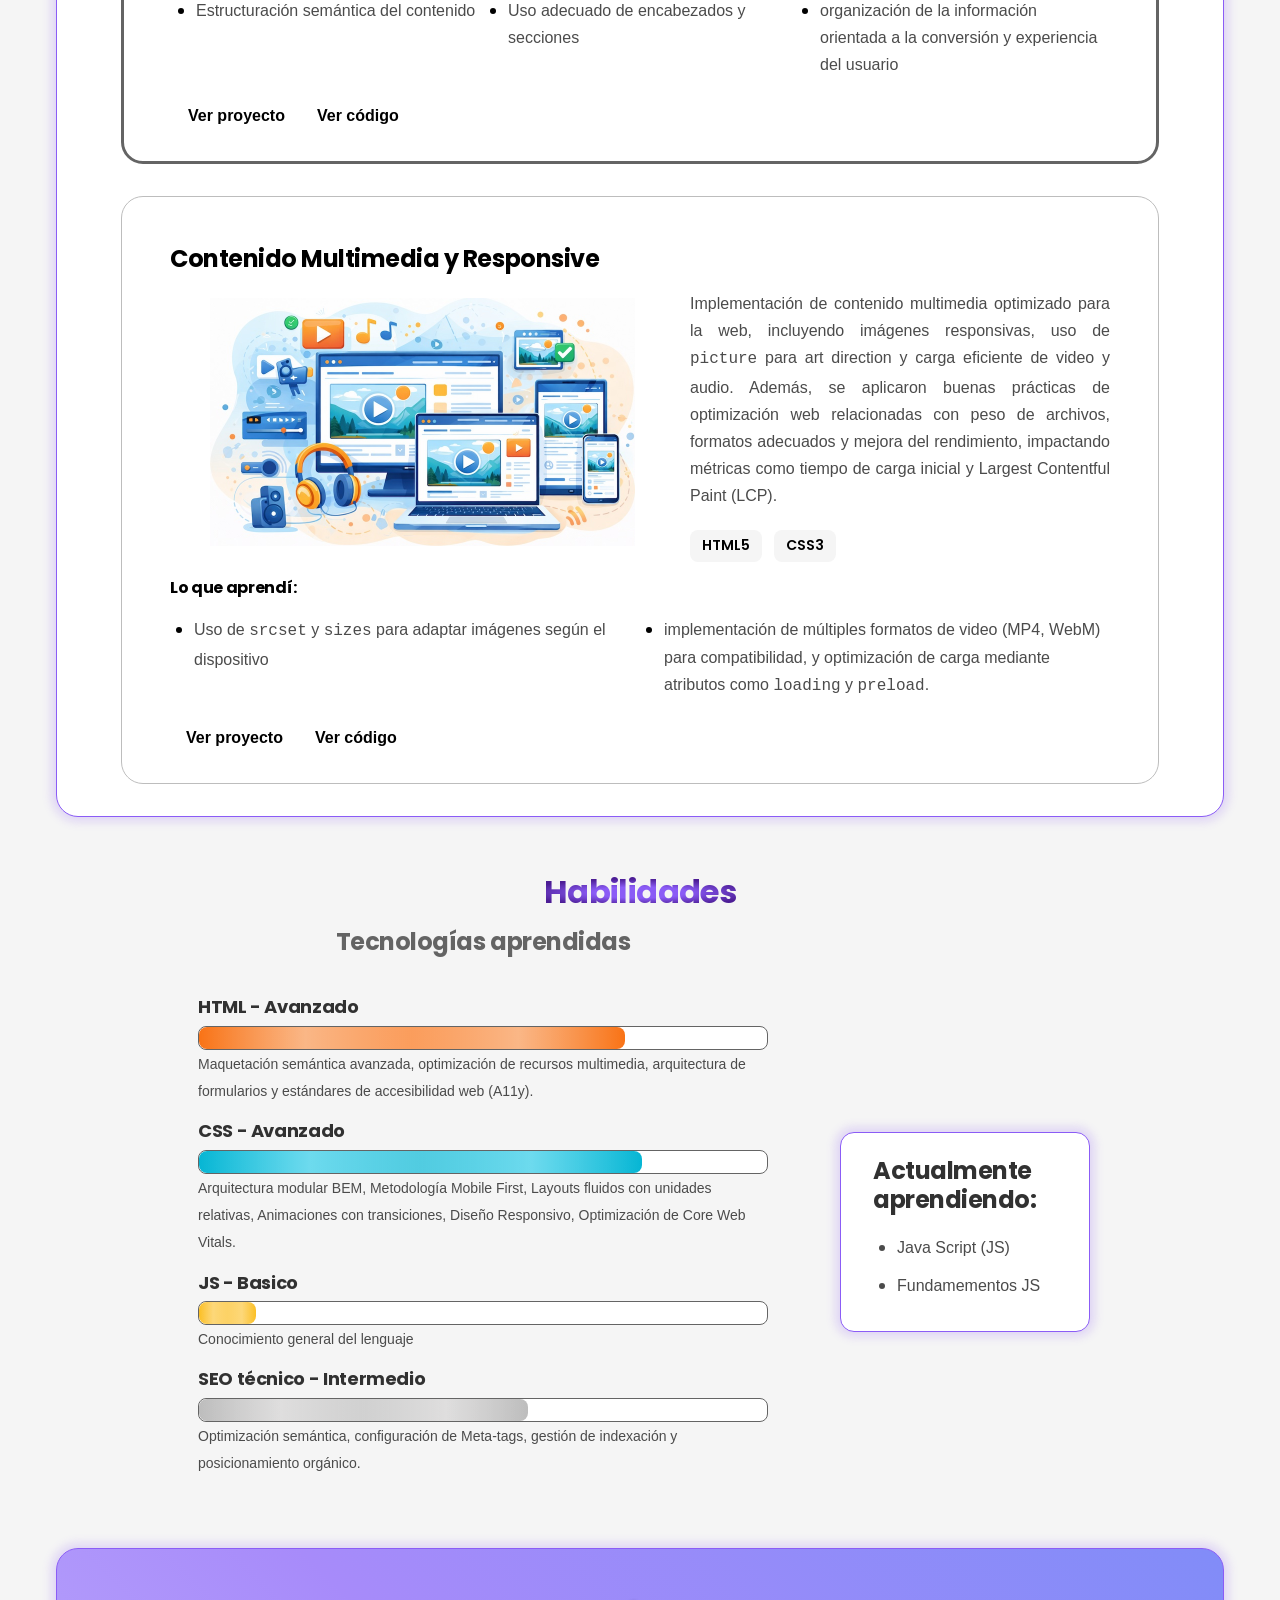
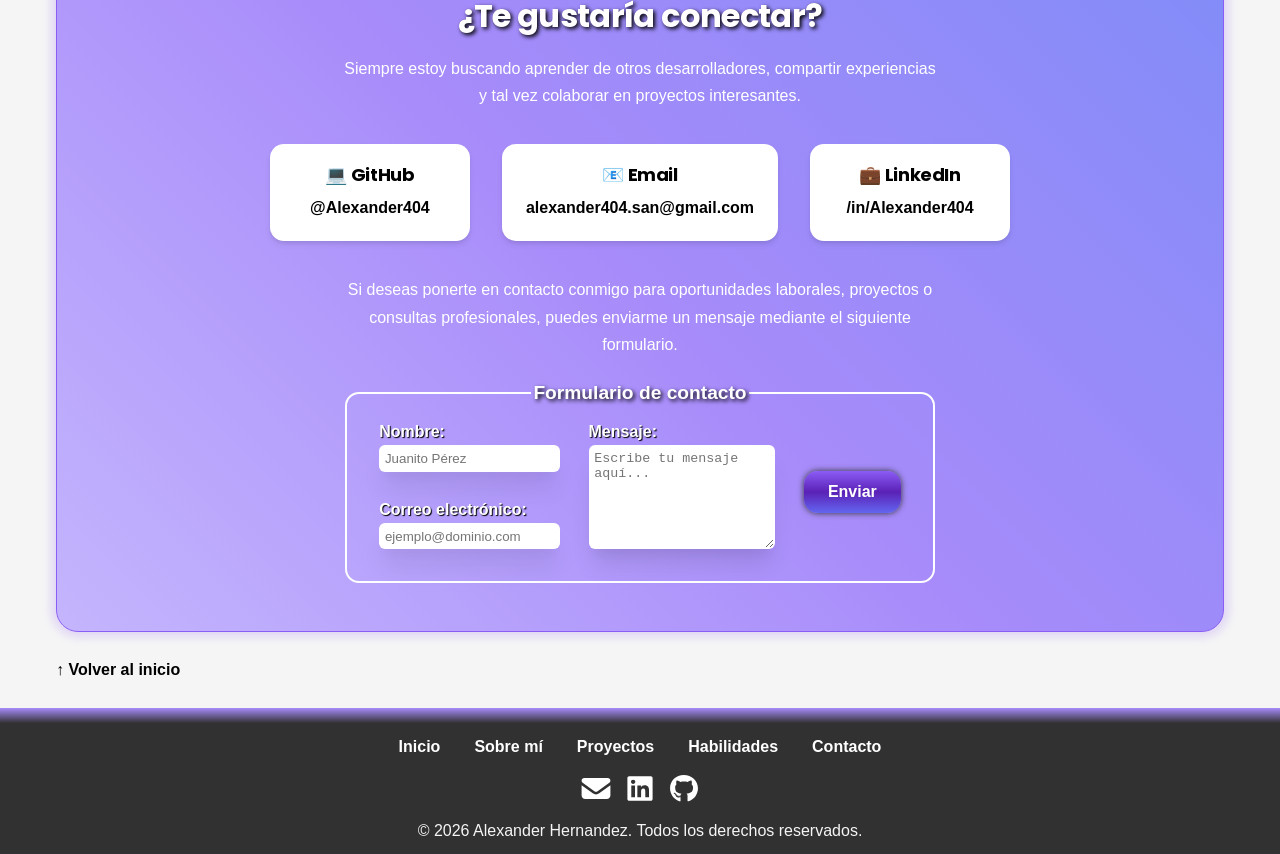
==== commit 5bcf081c: "base completa" ====
--- a/index.html
+++ b/index.html
@@ -71,7 +71,7 @@
     <link rel="manifest" href="site.webmanifest" />
 
     <!-- Pre Carga -->
-    <link rel="preconnect" href="https://fonts.googleapis.com" />
+    <link rel="preconnect" href="https://fonts.googleapis.com" crossorigin />
     <link rel="preconnect" href="https://fonts.gstatic.com" crossorigin />
 
     <!-- Google Fonts: diferido -->
@@ -82,20 +82,20 @@
         this.onload = null;
         this.rel = 'stylesheet';
       "
-      href="https://fonts.googleapis.com/css2?family=Inter:ital,opsz,wght@0,14..32,100..900;1,14..32,100..900&family=Lexend:wght@100..900&family=Poppins:ital,wght@0,100;0,200;0,300;0,400;0,500;0,600;0,700;0,800;0,900;1,100;1,200;1,300;1,400;1,500;1,600;1,700;1,800;1,900&display=swap"
+      href="https://fonts.googleapis.com/css2?family=Poppins:ital,wght@0,100;0,200;0,300;0,400;0,500;0,600;0,700;0,800;0,900;1,100;1,200;1,300;1,400;1,500;1,600;1,700;1,800;1,900&display=swap"
     />
 
     <noscript>
       <link
         rel="stylesheet"
-        href="https://fonts.googleapis.com/css2?family=Inter:ital,opsz,wght@0,14..32,100..900;1,14..32,100..900&family=Lexend:wght@100..900&family=Poppins:ital,wght@0,100;0,200;0,300;0,400;0,500;0,600;0,700;0,800;0,900;1,100;1,200;1,300;1,400;1,500;1,600;1,700;1,800;1,900&display=swap"
+        href="https://fonts.googleapis.com/css2?family=Poppins:ital,wght@0,100;0,200;0,300;0,400;0,500;0,600;0,700;0,800;0,900;1,100;1,200;1,300;1,400;1,500;1,600;1,700;1,800;1,900&display=swap"
       />
     </noscript>
 
     <!-- diseño general -->
     <meta name="theme-color" content="#8b5cf6" />
     <!-- <meta name="color-scheme" content="light dark" /> -->
-    <link rel="stylesheet" href="assets/css/styles.css" />
+    <link rel="stylesheet" href="assets/css/styles.min.css" />
   </head>
 
   <body id="top" class="home-page">
@@ -346,7 +346,15 @@
                   <a class="project__link" href="proyectos/formulario.html"
                     >Ver proyecto</a
                   >
-                  <a href="#" class="project__link">Ver código</a>
+                  <a
+                    target="_blank"
+                    rel="me noopener noreferrer"
+                    title="Ver codigo en GitHub"
+                    aria-label="Codigo del proyecto"
+                    href="https://github.com/Alexander404-san/Proyecto-CSS/tree/main"
+                    class="project__link"
+                    >Ver código</a
+                  >
                 </footer>
               </article>
 
@@ -402,7 +410,15 @@
                     href="proyectos/contabilidad/index.html"
                     >Ver proyecto</a
                   >
-                  <a href="#" class="project__link">Ver código</a>
+                  <a
+                    target="_blank"
+                    rel="me noopener noreferrer"
+                    title="Ver codigo en GitHub"
+                    aria-label="Codigo del proyecto"
+                    href="https://github.com/Alexander404-san/Proyecto-CSS/tree/main"
+                    class="project__link"
+                    >Ver código</a
+                  >
                 </footer>
               </article>
 
@@ -463,7 +479,15 @@
                   <a class="project__link" href="proyectos/multimedia.html">
                     Ver proyecto
                   </a>
-                  <a href="#" class="project__link">Ver código</a>
+                  <a
+                    target="_blank"
+                    rel="me noopener noreferrer"
+                    title="Ver codigo en GitHub"
+                    aria-label="Codigo del proyecto"
+                    href="https://github.com/Alexander404-san/Proyecto-CSS/tree/main"
+                    class="project__link"
+                    >Ver código</a
+                  >
                 </footer>
               </article>
             </div>
--- a/assets/css/styles.min.css
+++ b/assets/css/styles.min.css
@@ -0,0 +1,47 @@
+h1,h2,h3,h4,p{margin-bottom:1rem}a,strong{font-weight:700;color:var(--color-dark-800)}a:hover,body{color:var(--color-gray-500)}.about__title,.hero,.hero__stats,.stat{text-align:center}.contact__title,.hero__title{-webkit-text-fill-color:var(--color-light-100)}.contact__link:hover span,a:hover{text-decoration:underline double}.contact__link:hover span,.quote__author,a{text-underline-offset:4px}.contact__link:hover,.nav__link:hover,a{text-decoration:none}.button::after,.hero::before,.nav__link--active::after,.nav__list::after,.quote::before,.skill__progress::after{content:"";position:absolute}.values__item:hover,img:hover{transform:scale(1.05)}.button,.hero,.nav__list,.skill__progress,figure{position:relative;overflow:hidden}.header__tagline,.project__badge,.stat__label{text-transform:uppercase}:root{--radius-xs:0.25rem;--radius-sm:0.375rem;--radius-md:0.5rem;--radius-lg:0.875rem;--radius-xl:1.375rem;--radius-full:9999px;--space-xs:0.3rem;--space-sm:0.5rem;--space-md:1rem;--space-lg:2rem;--space-xl:3rem;--shadow-xs:0 1px 2px 0 rgba(0, 0, 0, 0.01);--shadow-sm:0 1px 2px 0 rgba(0, 0, 0, 0.05);--shadow-md:0 4px 6px -1px rgba(0, 0, 0, 0.1),0 2px 4px -1px rgba(0, 0, 0, 0.06);--shadow-lg:0 10px 15px -3px rgba(0, 0, 0, 0.1),0 4px 6px -2px rgba(0, 0, 0, 0.05);--shadow-xl:0 20px 25px -5px rgba(0, 0, 0, 0.1),0 10px 10px -5px rgba(0, 0, 0, 0.04);--pulse-scale:1.2;--project-hover:var(--color-dark-800);--tag-hover:var(--color-gray-100);--color-primary-033:#8b5cf633;--color-primary-100:#c4b5fd;--color-primary-400:#8b5cf6;--color-primary-800:#7c3aed;--color-secondary-033:#5b21b633;--color-secondary-100:#a78bfa;--color-secondary-400:#5b21b6;--color-secondary-800:#4c1d95;--color-tertiary-033:#6366f133;--color-tertiary-100:#818cf8;--color-tertiary-400:#6366f1;--color-tertiary-800:#4755f2;--color-light-100:white;--color-light-200:#f5f5f5;--color-light-300:#d9d8d8;--color-gray-100:#bdbdbd;--color-gray-400:#646464;--color-gray-500:#4b4b4b;--color-dark-400:#313131;--color-dark-800:black;--color-html-100:#f9aa71;--color-html-400:#f97316;--color-css-100:#53d4eb;--color-css-400:#06b6d4;--color-js-100:#fdd162;--color-js-400:#fbbf24;--color-seo-100:#0cce6b;--color-seo-400:#00833e;--color-gmail-400:#c71610;--color-linkedin-400:#0077b5;--color-github-400:#6e5494;--skill-start-color:var(--color-gray-100);--skill-middle-color:var(--color-light-300);--gd-hero:linear-gradient(
+    135deg,
+    var(--color-primary-400) 0%,
+    var(--color-secondary-400) 50%,
+    var(--color-tertiary-400) 100%
+  );--gd-btn-primary:linear-gradient(
+    to bottom,
+    var(--color-primary-400),
+    var(--color-secondary-400),
+    var(--color-tertiary-400)
+  );--gd-btn-primary-hover:linear-gradient(
+    to bottom,
+    var(--color-dark-400),
+    var(--color-dark-800),
+    var(--color-gray-400)
+  );--gd-h2:radial-gradient(
+    ellipse 60% 35% at center,
+    var(--color-primary-400) 40%,
+    var(--color-secondary-800) 100%
+  );--gd-quote:linear-gradient(
+    135deg,
+    var(--color-light-100) 0%,
+    var(--color-primary-033) 100%
+  );--gd-quote-hover:linear-gradient(
+    135deg,
+    var(--color-primary-033) 0%,
+    var(--color-light-100) 100%
+  );--gd-value:linear-gradient(
+    0deg,
+    var(--color-primary-033) 0%,
+    var(--color-light-100) 15%,
+    var(--color-light-100) 85%,
+    var(--color-primary-033) 100%
+  );--gd-badge:linear-gradient(
+    30deg,
+    var(--color-secondary-800) 0%,
+    var(--color-tertiary-100) 100%
+  );--gd-contact:linear-gradient(
+    45deg,
+    var(--color-primary-100) 0%,
+    var(--color-secondary-100) 50%,
+    var(--color-tertiary-100) 100%
+  );--gd-footer:linear-gradient(
+    to top,
+    var(--color-dark-400) 90%,
+    var(--color-secondary-100)
+  )}.hero,.hero__title{color:var(--color-light-100)}*,::after,::before{box-sizing:border-box}html{font-size:16px}body{margin:0;background-color:var(--color-light-200);font-family:Arial,sans-serif;font-size:1rem;line-height:1.7;text-rendering:optimizeLegibility;-webkit-font-smoothing:antialiased;-moz-osx-font-smoothing:grayscale}.header__tagline,.stat__number,.tag,h1,h2,h3,h4{font-family:Poppins,Arial,sans-serif}h1,h2,h3,h4{font-weight:700;line-height:1.2;letter-spacing:-.02em;color:var(--color-dark-400)}h1{margin-top:1rem;font-size:2.32rem;text-shadow:1px 1px 1px var(--color-gray-500)}h2{width:fit-content;margin:1.75rem auto 0;background:var(--gd-h2);font-size:2rem;background-clip:text;-webkit-background-clip:text;color:transparent;-webkit-text-fill-color:transparent}h3{margin-top:1.5rem;font-size:1.5rem}h4{font-size:1.125rem;margin-top:1.125rem}.values__item span,a:active{color:var(--color-dark-400)}a:active{transform:scale(.98)}ul{list-style:none;padding:0}.hero{grid-area:hero;padding:2.5rem 0;border:1px solid var(--color-primary-400);box-shadow:0 0 20px 20px var(--color-primary-033)}.hero::before{inset:-50%;background:var(--gd-hero);z-index:-1;animation:10s ease-in-out infinite gradientShift-transform}.hero__container{display:flex;flex-direction:column;gap:2rem;padding:0 1rem}.hero__title{margin:0 auto;padding:.5rem 0;font-size:clamp(2.5rem, 11vw, 3.5rem);font-weight:800;letter-spacing:-.04em;line-height:1.1;text-shadow:2px 2px 4px var(--color-dark-800);animation:.8s ease-out fadeIn}.hero__subtitle{margin:0;font-weight:600;font-size:clamp(1.125rem, 5vw, 1.5rem);animation:1s ease-out .2s both fadeIn}.hero__description{max-width:700px;margin:0 auto;line-height:1.8;font-size:clamp(.92rem, 4vw, 1.125rem);animation:1.2s ease-out .4s both fadeIn}.hero__actions{display:grid;grid-template-columns:repeat(auto-fit,minmax(220px,1fr));gap:1.5rem;animation:1.4s ease-out .6s both fadeIn}.hero__stats{display:flex;justify-content:center;animation:1.6s ease-out .8s both fadeIn}.stat{flex:1;display:inline-block}.stat:hover .stat__number{animation:2s ease-in-out infinite pulse}.stat__number{display:block;font-size:clamp(1.8rem, 8vw, 2rem);font-weight:700;text-shadow:1.5px 1.5px 3px var(--color-dark-800)}.contact__legend,.contact__title{text-shadow:2px 2px 4px var(--color-dark-800)}.stat__label{font-size:clamp(.675rem, 1vw, .875rem);font-weight:600}.about{grid-area:about;padding:1rem 0}.about__container{display:grid;grid-template-areas:"ab-picture" "ab-intro" "ab-text" "ab-resume" "quote" "values";gap:1rem;max-width:900px;padding:1rem;margin:0 auto}.about__title{grid-area:ab-title;margin:1rem auto;font-size:clamp(1.5rem, 7vw, 2rem)}.about__intro,.about__text{text-align:justify;margin:0}.about__picture{grid-area:ab-picture;padding:.5rem 1.5rem;margin:0 auto}.about__picture img{border-radius:var(--radius-lg);box-shadow:var(--shadow-lg)}.about__intro{grid-area:ab-intro;line-height:1.8;font-size:clamp(1rem, 4vw, 1.125rem)}.about__text{grid-area:ab-text;font-size:clamp(.9rem, 4vw, 1rem)}.resume{grid-area:ab-resume;display:flex;flex-wrap:wrap;align-items:center;gap:.5rem}.resume__title{margin:0}.resume__list{display:flex;flex-wrap:wrap}.resume__link{display:flex;align-items:center;min-height:44px;padding:0 1rem;text-align:center}.quote{grid-area:quote;position:relative;margin:1rem 0;padding:1.5rem;background:var(--gd-quote);border:1px solid var(--color-primary-400);border-top:4.5px solid var(--color-primary-400);border-radius:0 0 var(--radius-xl) var(--radius-xl);box-shadow:0 0 10px 5px var(--color-primary-033);animation:.8s ease-out slideInFromLeft;z-index:1}.projects,.skill__bar,.values__item{background-color:var(--color-light-100)}.quote:hover{box-shadow:5px 1px 20px 16px var(--color-primary-033)}.quote::before{inset:0;border-radius:0 0 var(--radius-xl) var(--radius-xl);background:var(--gd-quote-hover);z-index:-1;opacity:0;transition:opacity .5s}.quote:hover::before{opacity:1}.quote__text{margin-bottom:1rem;font-size:clamp(.9rem, 4vw, 1.125rem);font-weight:400;font-style:italic;text-indent:2rem}.quote__author{display:block;font-size:.875rem;text-align:right;text-decoration:underline;text-decoration-thickness:2px}.values{grid-area:values}.values__title{margin:0 0 2rem;font-size:clamp(1.25rem, 5vw, 1.5rem);text-align:center}.values__list{display:flex;flex-wrap:wrap;justify-content:center;gap:1.5rem;padding:0}.values__item{display:flex;flex-wrap:wrap;align-items:center;justify-content:center;padding:.5rem;border:1px solid var(--color-primary-400);border-radius:var(--radius-lg);box-shadow:0 0 4px 3px var(--color-primary-033);transition:transform .3s ease-out .1s}@media (min-width:480px){.hero{border-radius:var(--radius-xl)}.about__container{padding:0}.resume{gap:1rem}.quote{border-top:none;border-left:4.5px solid var(--color-primary-400);border-radius:0 var(--radius-xl) var(--radius-xl) 0}.quote::before{border-radius:0 var(--radius-xl) var(--radius-xl) 0}.values__item{flex:0 1 250px;padding:1rem}}.values__item:hover{background:var(--gd-value);border-color:var(--color-secondary-400);box-shadow:0 0 8px 7px var(--color-primary-033)}.values__item:hover .values__icon{animation:2s ease-in-out infinite wave}.values__icon{margin-left:4rem;font-size:1rem}.values__item strong{margin-right:4rem;font-size:clamp(.875rem, 3vw, 1rem)}.values__item span{font-size:clamp(.875rem, 3vw, 1rem);text-align:center}.projects{grid-area:projects;padding:2rem 0}.projects__container{display:flex;flex-direction:column;gap:1.2rem}@media (min-width:768px){.hero{padding:3rem 0}.hero__container,.projects__container{padding:0 2rem}.about__container{grid-template-areas:"ab-picture ab-intro" "ab-picture ab-text" "ab-resume ab-resume" "quote quote" "values values";padding:0}.resume{padding:0}.values__item{flex-direction:column}}.projects__title{margin:0 auto;padding:0 1rem;text-align:center;font-size:clamp(1.5rem, 7vw, 2rem)}.projects__description{margin:0;padding:0 1rem;font-size:clamp(.9rem, 4vw, 1rem);text-align:center}.projects__grid{display:flex;flex-direction:column;justify-content:center;gap:2rem}.skills{grid-area:skills;padding:1rem 0}.skills__container{display:grid;grid-template-areas:"subtitle" "list" "learning";gap:1rem;max-width:900px;margin:0 auto;padding:0 1rem}.skills__title{margin:0 auto;text-align:center;font-size:clamp(1.5rem, 7vw, 2rem)}.skills__subtitle{grid-area:subtitle;grid-column:1;margin:1rem 0 0;font-size:clamp(1.25rem, 5vw, 1.5rem);text-align:center;color:var(--color-gray-400)}.contact,.contact__title{color:var(--color-light-100)}.skills__list{grid-area:list;display:flex;flex-direction:column;gap:.5rem}.skill{padding:0 .5rem}.skill:hover .skill__progress--seo{box-shadow:0 0 20px 0 var(--color-gray-100)}.skill:hover .skill__progress--html{box-shadow:0 0 20px 0 var(--color-html-400)}.skill:hover .skill__progress--css{box-shadow:0 0 20px 0 var(--color-css-400)}.skill:hover .skill__progress--js{box-shadow:0 0 20px 0 var(--color-js-400)}.skill__name{margin:.5rem 0}.skill__bar{height:1.5rem;position:relative;border:1px solid var(--color-gray-400);border-radius:var(--radius-md)}.skill__progress{height:100%;background:linear-gradient(90deg,var(--skill-start-color),var(--skill-middle-color),var(--skill-start-color),var(--skill-middle-color),var(--skill-start-color));border-radius:var(--radius-md);transform-origin:left;animation:1.5s ease-out forwards fillProgress;animation-delay:calc(var(--index, 0) * .2s)}.skill__progress::after{top:0;width:100%;height:100%;background:linear-gradient(90deg,transparent,rgba(255,255,255,.3),transparent);animation:2s 1s infinite shimmer}.skill__progress--html{width:75%;--skill-start-color:var(--color-html-400);--skill-middle-color:var(--color-html-100);--index:0;animation-duration:1.5s}.skill__progress--css{width:78%;--skill-start-color:var(--color-css-400);--skill-middle-color:var(--color-css-100);--index:1;animation-duration:1.3s}.skill__progress--js{width:10%;--skill-start-color:var(--color-js-400);--skill-middle-color:var(--color-js-100);--index:2;animation-duration:1.1s}.skill__progress--seo{width:58%;--index:3;animation-duration:.9s}.skill__description{position:relative;bottom:0;font-size:.875rem}.learning{grid-area:learning;justify-self:center;max-width:250px;margin:auto 0;padding:0 2rem 1rem;background-color:var(--color-light-100);border-radius:var(--radius-lg);transition:box-shadow .3s ease-out}.learning:hover{box-shadow:0 0 20px 20px var(--color-primary-033)}.learning__title{margin-bottom:1rem;font-size:clamp(1.25rem, 5vw, 1.5rem)}.learning__list{list-style:disc;padding-left:1.5rem}.learning__list li::marker{font-size:1.2rem}.learning__item{margin-bottom:.5rem}.learning__item:hover{font-weight:700;color:var(--color-tertiary-400)}.learning__item:hover::marker{font-size:1.2rem;color:var(--color-tertiary-400)}.contact{grid-area:contact;padding:2rem 0;background:var(--gd-contact)}.contact__link,.nav__link:hover{background-color:var(--color-light-100)}.contact__link,.nav__list{border-radius:var(--radius-lg);display:flex}.contact__container{display:flex;flex-direction:column;gap:1.2rem;padding:0 1rem;text-align:center}.contact__title{margin:0 auto;font-size:clamp(1.5rem, 7vw, 2rem)}.contact__description{max-width:600px;margin:0 auto;font-size:clamp(.9rem, 4vw, 1rem)}.contact__methods{display:flex;flex-wrap:wrap;gap:2rem;justify-content:center}.contact__method{min-width:200px;text-align:center}.contact__method-title{margin:0;font-size:clamp(.92rem, 4vw, 1.125rem);color:var(--color-dark-800)}.contact__link{flex-direction:column;align-items:center;gap:.1rem;padding:.5rem .75rem;box-shadow:var(--shadow-md);font-weight:800;font-size:clamp(.9rem, 4vw, 1rem);transition:box-shadow .3s cubic-bezier(.4, 0, .2, 1)}.contact__link:hover{box-shadow:var(--shadow-xl);animation:2s ease-in-out infinite float}.contact__form{margin:0 auto}.contact__fieldset{display:flex;flex-wrap:wrap;justify-content:center;gap:1.8rem;padding:.25rem 1.5rem 1.5rem;border:2px solid var(--color-light-100);border-radius:var(--radius-lg);animation:2s infinite pulse-shadow-double}.contact__legend{font-weight:600;font-size:1.2rem}.form__inputs{display:flex;flex-direction:column;gap:1.5rem}.form__item{flex:1 1 auto;display:flex;flex-direction:column}.form__area{height:100%}.form__label{text-align:start;font-weight:700;text-shadow:1px 1px 1px var(--color-dark-800)}.button,.nav__list,.projects__intro{text-align:center}.form__input{padding:.3rem;border:1px solid transparent;border-radius:var(--radius-sm);box-shadow:var(--shadow-xl)}.form__actions{flex:1 1 auto;align-self:center;padding:0 clamp(0rem,10rem - 23vw,2.5rem)}.form__actions .button{margin:0;max-height:44px;border:none}.nav{grid-area:nav;width:100%;max-width:400px}.nav__list{flex-direction:column;background-color:var(--color-dark-400);border:1px solid var(--color-dark-400);border-bottom:1px solid var(--color-primary-400);box-shadow:0 4px 12px 0 var(--color-primary-033)}.nav__list::after{left:0;right:0;bottom:0;box-shadow:0 0 4px 3px var(--color-primary-400);pointer-events:none;transition:box-shadow .2s .1s}.nav__list:hover::after{box-shadow:0 0 4px 1.5px var(--color-primary-400)}.nav__item{flex:1;border-top:1px solid var(--color-light-100)}.nav__item:first-child{border-top:none}.nav__link{display:flex;align-items:center;justify-content:center;min-height:44px;font-size:.875rem;font-weight:600;letter-spacing:.02em;color:var(--color-light-100);transition:background-color .5s .1s,color .5s .1s}.nav__link:hover{color:var(--color-dark-400)}.nav__link--active{position:relative;background:var(--gd-contact);font-weight:700;text-shadow:1px 1px 3px var(--color-dark-800);color:var(--color-light-100)}.nav__link--active::after{left:20%;bottom:8px;width:60%;height:3px;background:var(--gd-hero);transform:scaleX(0);transform-origin:center;transition:transform .3s .1s}.nav__link--active:hover{background:var(--color-light-100);text-shadow:none;color:var(--color-dark-800)}.nav__link--active:hover::after{transform:scaleX(1)}.button{padding:.75rem 1.5rem;margin:.5rem;font-size:1rem;font-weight:600;justify-self:center;border-radius:var(--radius-lg);cursor:pointer;transition:transform .2s ease-out,box-shadow .7s ease-out}.button::after{top:50%;left:50%;width:0;height:0;border-radius:50%;background:rgba(255,255,255,.3);transform:translate(-50%,-50%);transition:width .6s,height .6s}.button:active::after{width:300px;height:300px}.button:hover{transform:translateY(-3px) scale(1.02);box-shadow:0 10px 20px rgba(0,0,0,.2)}.button--primary:hover,.button--secondary:hover{box-shadow:0 0 20px 0 var(--color-light-100);text-decoration:none}.button--primary{background:var(--gd-btn-primary);color:var(--color-light-100);box-shadow:0 0 6px 0 var(--color-dark-400)}.button--primary:hover{background:var(--gd-btn-primary-hover);color:var(--color-light-100)}.button--secondary{background-color:var(--color-light-100);color:var(--color-dark-400);box-shadow:0 0 20px 0 var(--color-dark-400)}.button--secondary:hover{color:var(--color-dark-400)}.button--large{margin:0 auto;padding:1rem 2rem;font-size:1.125rem}.project{display:grid;grid-template-areas:"pj-header" "pj-picture" "pj-description" "pj-tag" "pj-subtitle" "pj-learnings" "pj-links";grid-template-rows:auto 1fr auto auto auto auto;gap:1rem;padding:2rem 1rem 0;border:1.6px solid var(--color-gray-100);transition:box-shadow .2s ease-out .12s,border-color .2s ease-in .12s;animation:.6s ease-out both fadeIn}@media (min-width:480px){.values__icon{margin-left:0;font-size:1.5rem}.values__item strong{margin-right:0}.contact,.projects{border-radius:var(--radius-xl)}.skills__container{padding:0}.learning:hover{box-shadow:20px 20px 20px 20px var(--color-primary-033)}.nav{max-width:none}.nav__list{flex-direction:row}.nav__item{border-left:1px solid var(--color-light-100)}.nav__item:first-child{border-left:none}.project{padding:2rem 2rem 0}}@media (min-width:768px){.skills{padding:2rem 0}.skills__container{grid-template-areas:"subtitle subtitle" "list learning";grid-template-columns:1fr auto;gap:1rem 4rem;padding:0}.contact__container{padding:0 2rem}.contact__link{gap:.5rem;padding:1.25rem 1.5rem}.contact__fieldset{padding:.5rem 2rem 2rem}.form__actions{padding:1rem 0 0}.nav{display:flex;align-items:center;justify-content:end}.nav__list{width:100%;max-width:520px}.button--primary{justify-self:end}.button--secondary{justify-self:start}.project{grid-template-areas:"pj-header pj-header" "pj-picture pj-description" "pj-picture pj-tag" "pj-subtitle pj-subtitle" "pj-learnings pj-learnings" "pj-links pj-links";grid-template-columns:1.2fr 1fr;padding:2.5rem 2.5rem 0;border-radius:var(--radius-xl)}}@media (min-width:1024px){.projects__container{padding:0 4rem}.contact{padding:3rem 0}.project{padding:3rem 3rem 0}}.project:hover{border-color:var(--color-tertiary-400);box-shadow:2px 2px 10px var(--color-tertiary-400);--project-hover:var(--color-primary-800)}.project:hover .tag{background-color:var(--color-tertiary-033)}.project:hover .project__badge{background:var(--gd-badge)}.project--featured{border:3px solid var(--color-gray-400);position:relative}.project__badge,.tag{border-radius:var(--radius-md)}.project__badge{display:inline-block;position:absolute;top:1rem;right:.6rem;padding:.25rem .75rem;background:var(--color-dark-800);font-size:.75rem;font-weight:700;color:var(--color-light-100);animation:2s ease-in-out infinite float}.project__subtitle,.project__title{transition:color .3s .2s;color:var(--project-hover)}.project__header{grid-area:pj-header;margin:0 5.5rem 0 0}.project__title{margin:0;font-size:clamp(1.25rem, 5vw, 1.5rem)}.project__description,.project__subtitle{font-size:clamp(.9rem, 4vw, 1rem);margin:0}.projects__intro{padding:0 1rem;margin:0}.project__picture{grid-area:pj-picture;padding:.5rem;margin:0 auto}.project__picture a img{max-width:100%;height:auto}.project__description{grid-area:pj-description;text-align:justify}.project__subtitle{grid-area:pj-subtitle}.header__name,.tag{color:var(--color-dark-800)}.project__learnings{grid-area:pj-learnings;display:flex;flex-wrap:wrap;gap:.5rem 1.5rem;padding-left:1.5rem;margin-block:0;font-size:clamp(.95rem, 4vw, 1rem);list-style:disc}.project__learnings li::marker{font-size:1.2rem;color:var(--project-hover)}.project__learnings li{flex:1 1 200px;margin-right:.5rem}.project__technologies{grid-area:pj-tag;margin:0;display:flex;flex-wrap:wrap;gap:.75rem}.tag{display:inline-block;padding:.25rem .75rem;background-color:var(--color-light-200);font-size:.875rem;font-weight:600;transition:background-color .3s .2s,transform .4s cubic-bezier(.175, .885, .32, 1.275)}.tag:hover{box-shadow:0 5px 15px rgba(0,0,0,.1);transform:scale(1.1)}.tag:nth-child(odd):hover{transform:scale(1.1) rotate(3deg)}.tag:nth-child(2n):hover{transform:scale(1.1) rotate(-3deg)}.project__links{grid-area:pj-links;display:flex;gap:0}.project__link{display:inline-block;padding:.5rem 1rem 2rem;font-weight:600}@media (max-width:1004px){.project__link{text-decoration:underline double}}@keyframes fadeIn{from{opacity:0;transform:translateY(20px)}to{opacity:1;transform:translateY(0)}}@keyframes slideInFromTop{from{transform:translateY(-100%);opacity:0}to{transform:translateY(0);opacity:1}}@keyframes slideInFromBottom{from{transform:translateY(100%);opacity:0}to{transform:translateY(0);opacity:1}}@keyframes slideInFromLeft{from{transform:translateX(-100%);opacity:0}to{transform:translateX(0);opacity:1}}@keyframes float{0%,100%{transform:translateY(0)}50%{transform:translateY(-5px)}}@keyframes pulse{0%,100%{transform:scale(1)}50%{transform:scale(var(--pulse-scale))}}@keyframes pulse-shadow-double{0%,100%{box-shadow:0 0 4px .75px var(--color-light-100),inset 0 0 4px .75px var(--color-light-100)}50%{box-shadow:0 0 8px 1.75px var(--color-light-100),inset 0 0 8px 1.75px var(--color-light-100)}}@keyframes focusPulse{0%,100%{box-shadow:0 0 5px 3px var(--color-tertiary-800)}50%{box-shadow:0 0 8px 6px var(--color-tertiary-800)}}@keyframes gradientShift-transform{0%,100%{transform:translateX(-20%) translateY(-20%)}50%{transform:translateX(20%) translateY(20%)}}@keyframes wave{0%,100%,60%{transform:rotate(0)}10%,30%{transform:rotate(14deg)}20%{transform:rotate(-8deg)}40%{transform:rotate(-4deg)}50%{transform:rotate(10deg)}}@keyframes shimmer{from{transform:translateX(-100%)}to{transform:translateX(100%)}}@keyframes fillProgress{from{transform:scaleX(0)}to{transform:scaleX(1)}}.u-card-border{border:1px solid var(--color-primary-400);box-shadow:0 0 10px 5px var(--color-primary-033)}@keyframes spin{to{transform:rotate(360deg)}}.loading{display:inline-block;width:20px;height:20px;border:3px solid transparent;border-top-color:var(--color-primary-400);border-radius:50%;animation:.8s linear infinite spin}.header__name::after,.header__tagline::after{content:"";right:0;background-color:var(--color-primary-400);border-radius:var(--radius-full);pointer-events:none}.button:focus-visible,a:focus-visible,button:focus-visible{outline:2px solid var(--color-primary-400);outline-offset:2px;animation:1.5s infinite focusPulse}img{transition:transform .3s}.header__name::after,.header__tagline::after,figcaption{position:absolute;left:0;bottom:0}figcaption{background:rgba(0,0,0,.7);color:#fff;width:100%;transform:translateY(150%);transition:transform .3s .1s}figure:hover figcaption{transform:translateY(0)}@media print{.button,.contact__methods,.footer__nav,.hero__actions,.nav,.project__links{display:none}*,::after,::before{box-shadow:none;text-shadow:none}a{color:#000;text-decoration:underline}a[href^=http]:after{content:" (" attr(href) ")"}.about__container,.project,.skills__container{page-break-inside:avoid}}@media (prefers-reduced-motion:reduce){*,::after,::before{animation:none;transition:none}.button:hover,.project:hover,.values__item:hover{transform:none}.button:focus-visible,a:focus-visible,button:focus-visible{animation:none;outline:2px solid var(--color-primary-400)}}@media (max-width:768px){:root{--pulse-scale:1.1}.hide-mobile{display:none!important}}@media (min-width:769px){.show-mobile{display:none!important}}.home-page{display:grid;grid-template-areas:"header" "main" "footer";gap:.5rem}.header{grid-area:header;padding:2rem 0 1rem;animation:.5s ease-out slideInFromTop}.container{width:100%;max-width:1200px;min-width:320px;margin:0 auto}.header__container{display:grid;grid-template-areas:"brand" "nav";gap:1.5rem;justify-items:center;padding:0 1rem}.header__name,.header__tagline{position:relative;padding:0 .875rem;margin:0}.header__brand{grid-area:brand;display:flex;flex-direction:column;align-items:center;gap:.5rem}.header__name{font-size:clamp(2rem, 9vw, 2.5rem)}.header__name::after{height:1.5px;box-shadow:0 0 8px 1.75px var(--color-primary-400)}.header__tagline{font-weight:500;font-size:clamp(.7rem, 3vw, .775rem);letter-spacing:.05em;color:var(--color-dark-400);border-radius:var(--radius-md)}.footer,.footer__link,.footer__link:hover{color:var(--color-light-100)}.header__tagline::after{height:.75px;box-shadow:0 0 8px 1px var(--color-primary-400)}.main{grid-area:main;padding:1rem 0}.main__container{display:grid;grid-template-areas:"hero" "about" "projects" "skills" "contact";gap:1.5rem}.footer{padding:1rem 0;background:var(--gd-footer);text-align:center;animation:.8s ease-out slideInFromBottom}.icon,.network__link:hover{background-color:var(--color-light-100)}.footer__container{display:flex;flex-direction:column;gap:.4rem;padding:0 1.25rem}.footer__nav{margin-top:.6rem}.footer__list{display:flex;flex-direction:column;align-items:center;margin-block:0}@media (min-width:768px){.header__container{grid-template-areas:"brand nav";grid-template-columns:auto 1fr;gap:1rem}.header__brand{align-items:start}.footer__list{gap:1rem}}.footer__link{flex:1;max-width:120px;min-height:44px;padding:.5rem 1rem;border:1px solid transparent;transition:transform .2s}@media (min-width:480px){.project__badge{top:1.5rem;right:1.5rem}.projects__intro{padding-bottom:.5rem}.main__container{padding:0 1rem}.footer__list{flex-direction:row;justify-content:center}.footer__link{padding:.5rem}}.footer__link:hover{text-decoration:none;border:1px solid var(--color-light-100);border-radius:var(--radius-sm);transform:translateY(-2px)}.footer__contact{display:flex;justify-content:center;margin:0}.network__link{display:flex;align-items:center;justify-content:center;width:44px;height:44px;border-radius:var(--radius-md);transition:background-color .2s .1s}.icon{display:inline-block;width:80%;height:80%;transition:background-color .3s .1s}.icon-gmail{-webkit-mask-image:url("../icons/gmail.svg");mask-image:url("../icons/gmail.svg")}.icon-linkedin{-webkit-mask-image:url("../icons/linkedin.svg");mask-image:url("../icons/linkedin.svg")}.icon-github{-webkit-mask-image:url("../icons/github.svg");mask-image:url("../icons/github.svg")}.footer__networks:hover .icon-gmail{background-color:var(--color-gmail-400)}.footer__networks:hover .icon-linkedin{background-color:var(--color-linkedin-400)}.footer__networks:hover .icon-github{background-color:var(--color-github-400)}.footer__copyright{margin:0;font-size:clamp(.9rem, 4vw, 1rem);color:var(--color-light-200)}
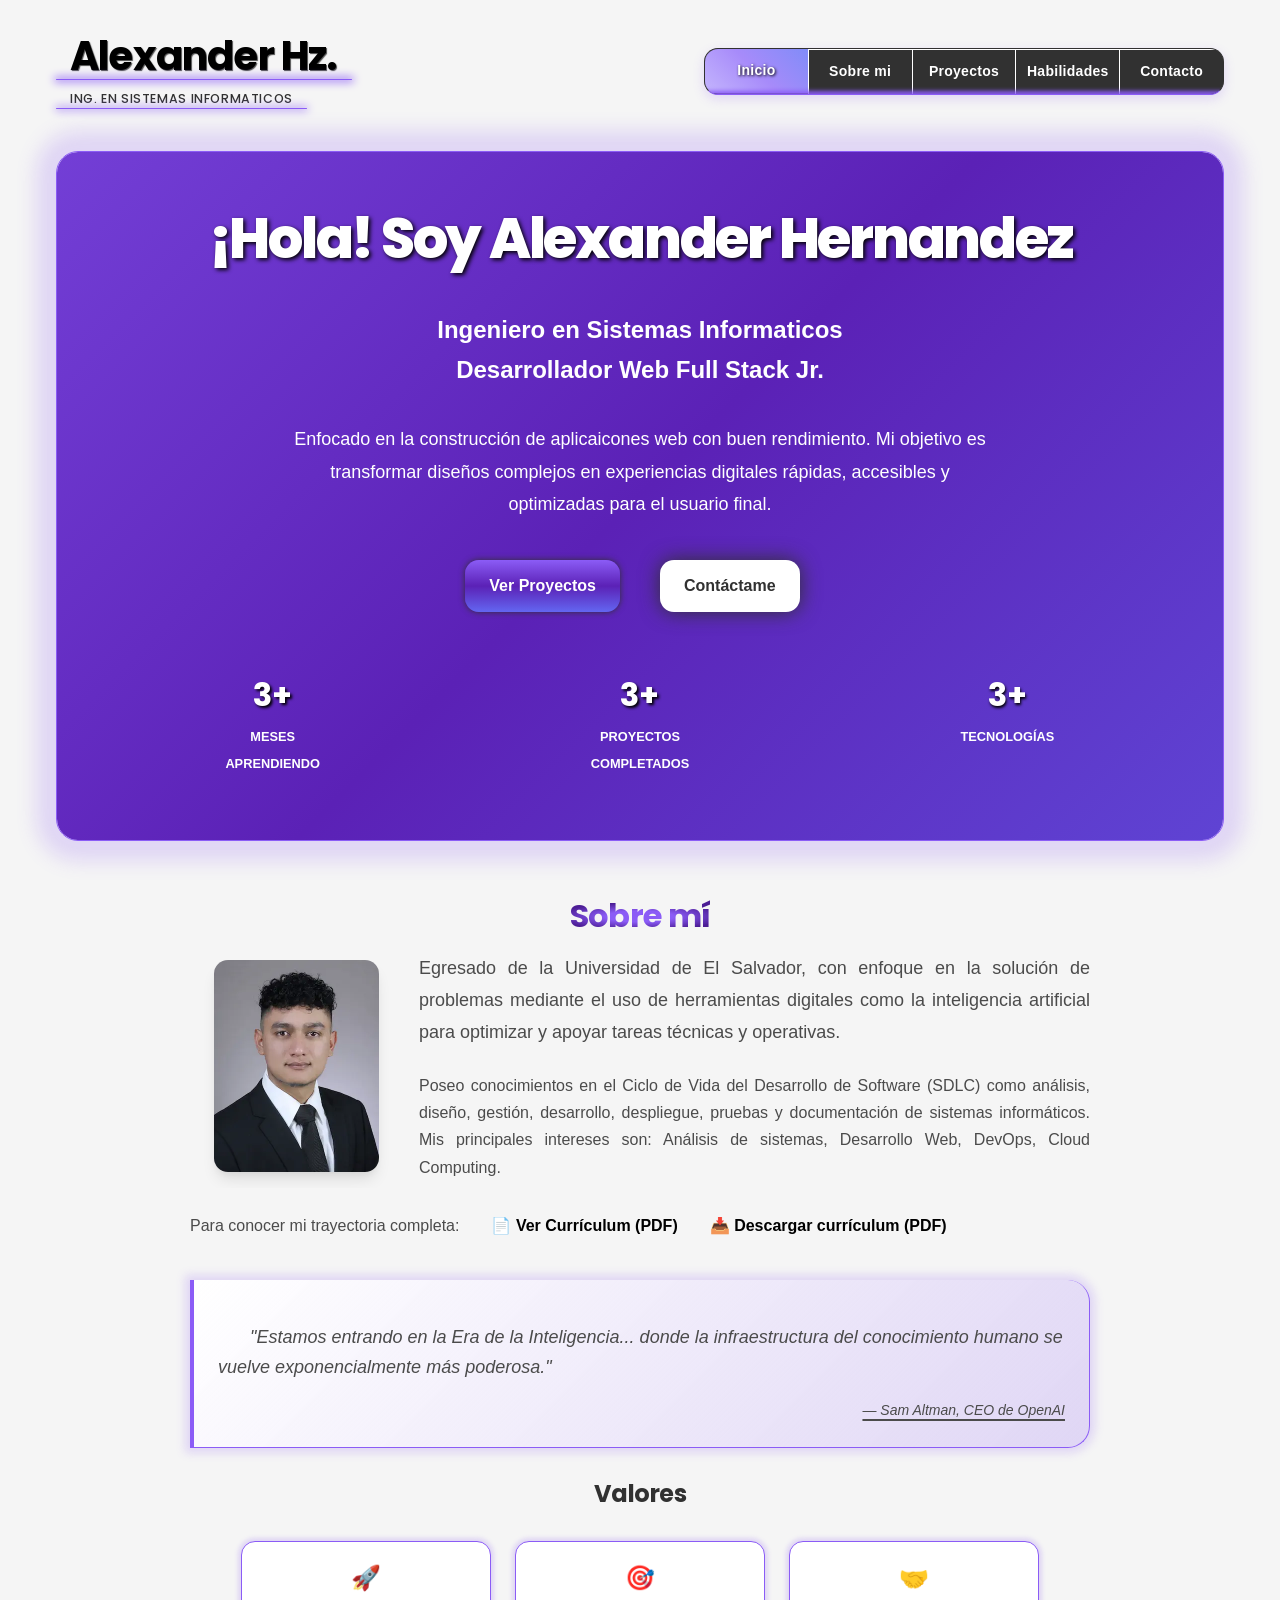
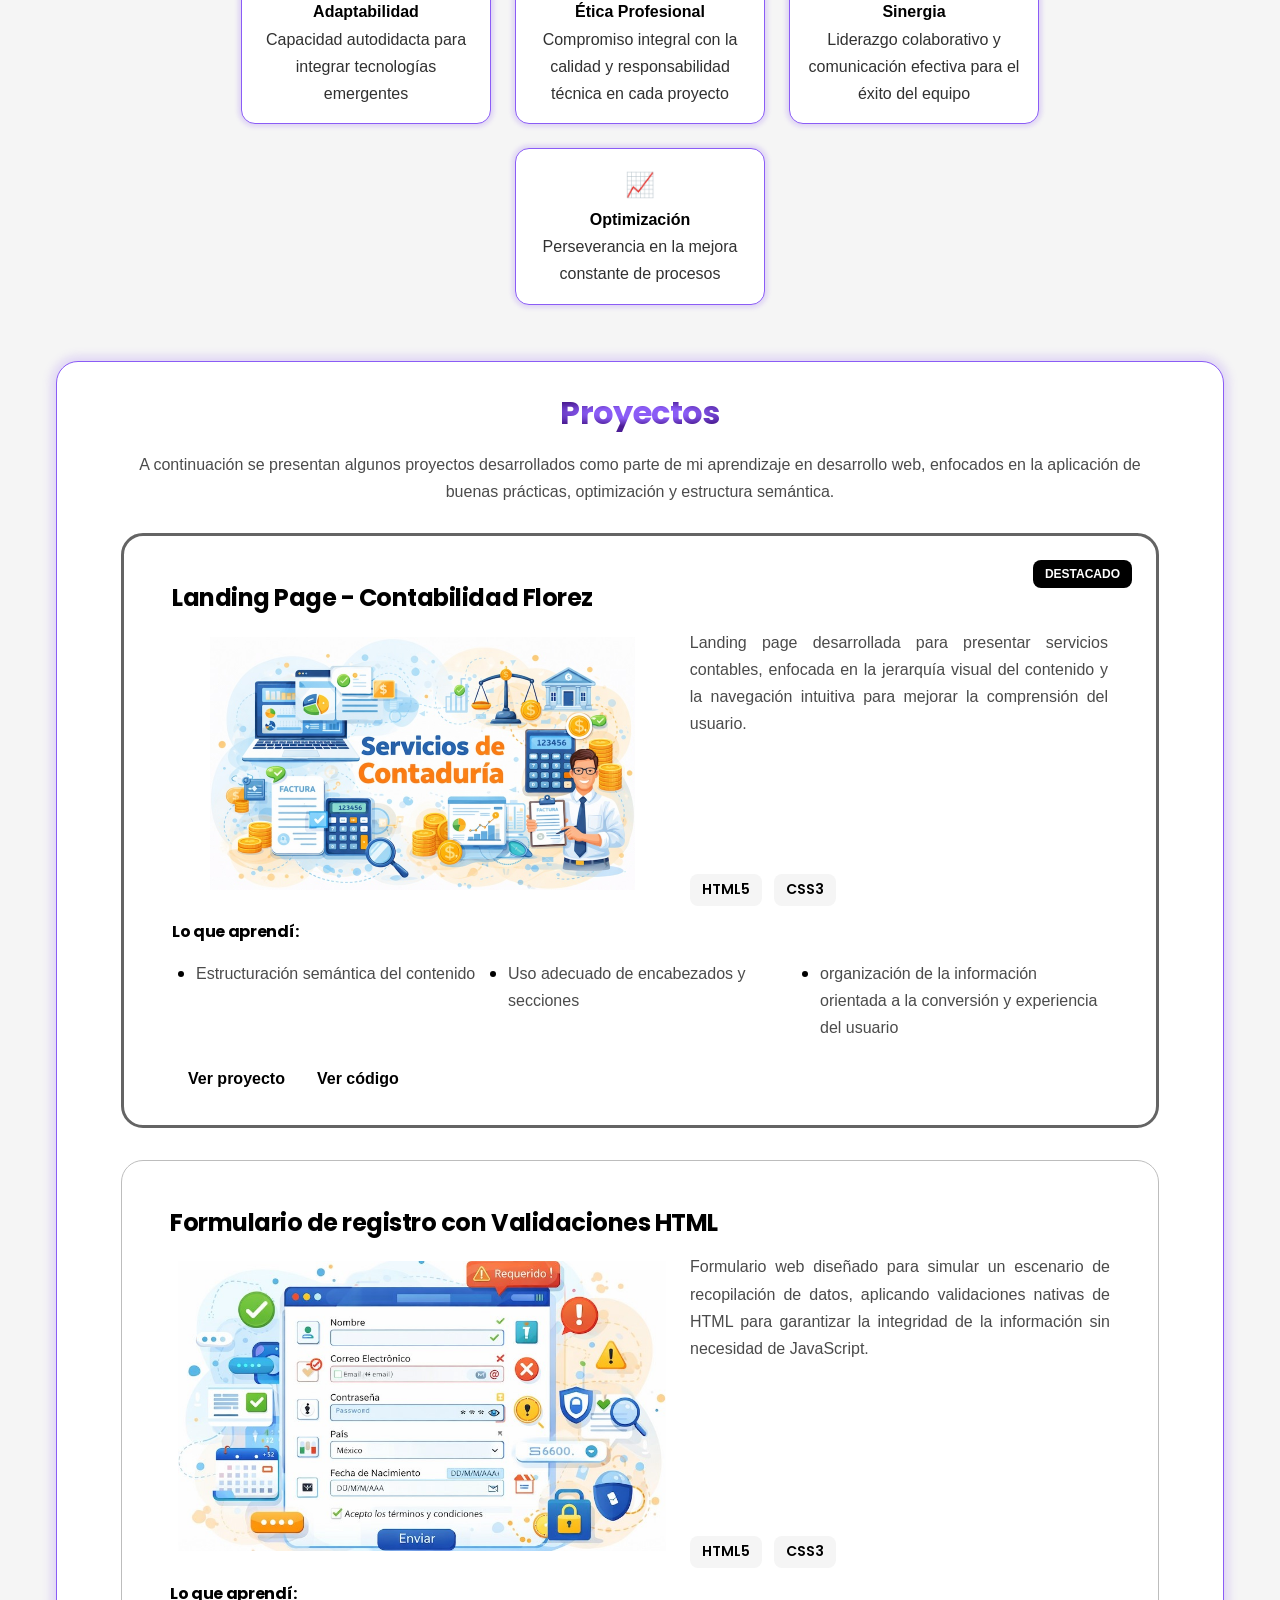
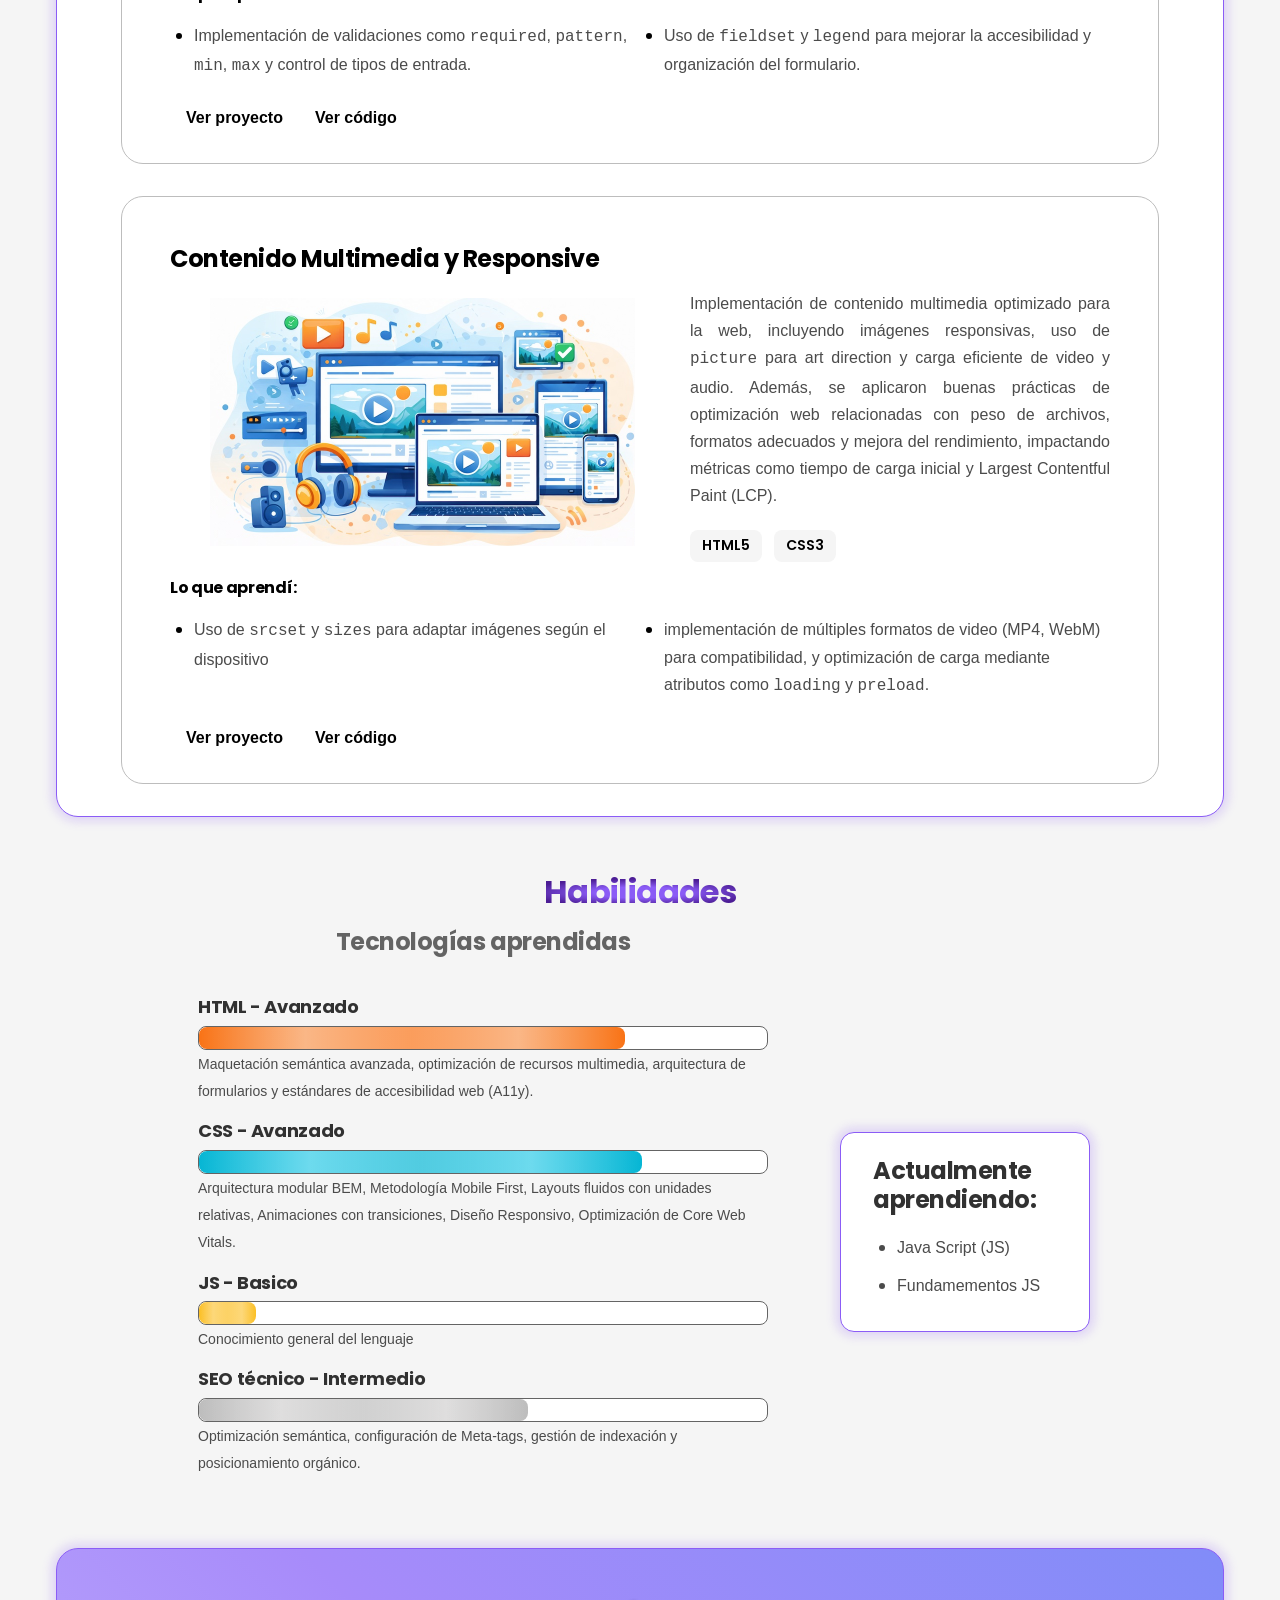
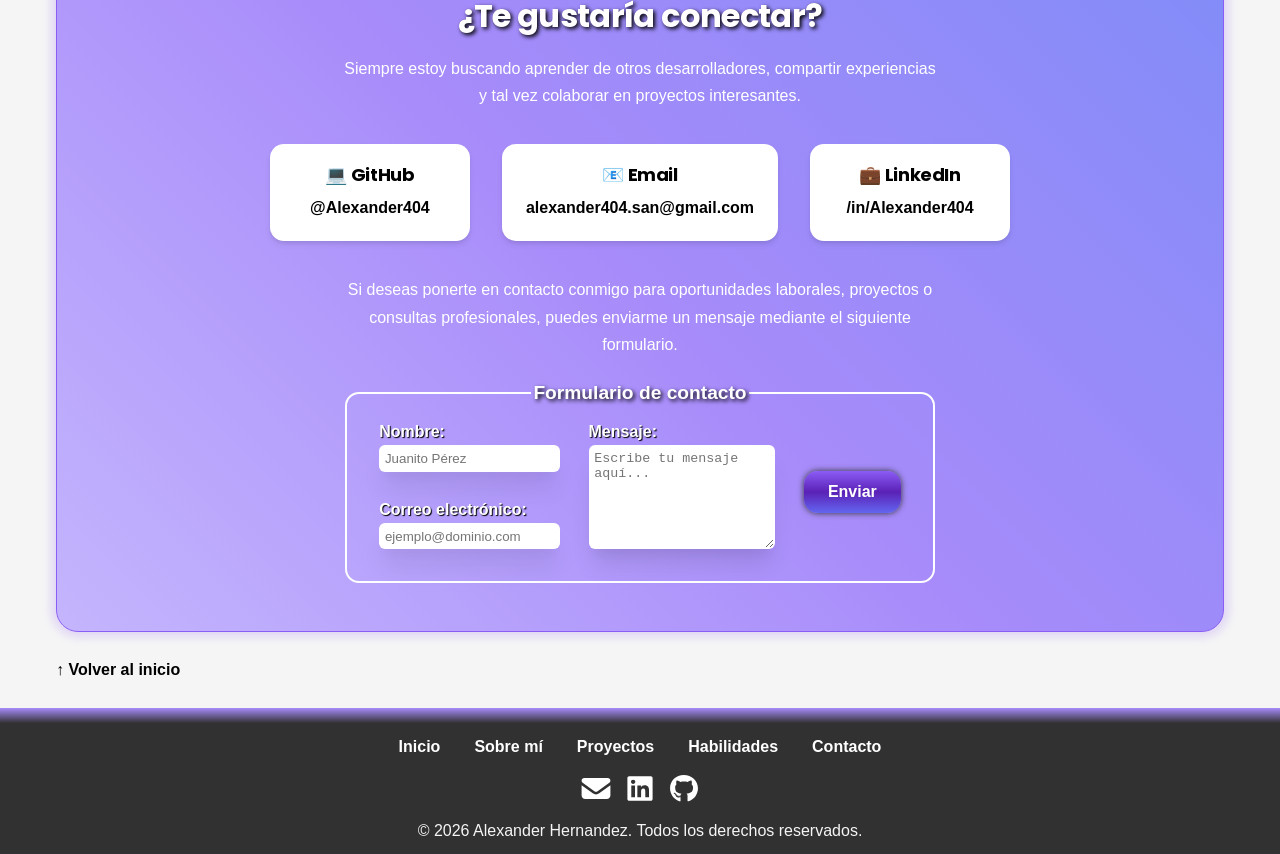
==== commit 28eba037: "formularios terminados" ====
--- a/index.html
+++ b/index.html
@@ -293,6 +293,70 @@
 
             <div class="projects__grid">
               <!-- Proyecto 1 -->
+              <article class="project project--featured">
+                <header class="project__header">
+                  <span class="project__badge">Destacado</span>
+
+                  <h3 class="project__title">
+                    Landing Page - Contabilidad Florez
+                  </h3>
+                </header>
+
+                <figure class="project__picture">
+                  <a href="proyectos/contabilidad/index.html">
+                    <img
+                      src="assets/img/proyectos/contabilidad.jpg"
+                      alt="Captura de pantalla de la landing page de Contabilidad Florez"
+                      width="425"
+                      height="253"
+                      loading="lazy"
+                      decoding="async"
+                    />
+                  </a>
+                  <figcaption>Servicios de contabilidad</figcaption>
+                </figure>
+
+                <p class="project__description">
+                  Landing page desarrollada para presentar servicios contables,
+                  enfocada en la jerarquía visual del contenido y la navegación
+                  intuitiva para mejorar la comprensión del usuario.
+                </p>
+
+                <h4 class="project__subtitle">Lo que aprendí:</h4>
+
+                <ul class="project__learnings">
+                  <li>Estructuración semántica del contenido</li>
+                  <li>Uso adecuado de encabezados y secciones</li>
+                  <li>
+                    organización de la información orientada a la conversión y
+                    experiencia del usuario
+                  </li>
+                </ul>
+
+                <ul class="project__technologies">
+                  <li class="tag">HTML5</li>
+                  <li class="tag">CSS3</li>
+                </ul>
+
+                <footer class="project__links">
+                  <a
+                    class="project__link"
+                    href="proyectos/contabilidad/index.html"
+                    >Ver proyecto</a
+                  >
+                  <a
+                    target="_blank"
+                    rel="me noopener noreferrer"
+                    title="Ver codigo en GitHub"
+                    aria-label="Codigo del proyecto"
+                    href="https://github.com/Alexander404-san/Proyecto-CSS/tree/main"
+                    class="project__link"
+                    >Ver código</a
+                  >
+                </footer>
+              </article>
+
+              <!-- Proyecto 2 -->
               <article class="project">
                 <header class="project__header">
                   <h3 class="project__title">
@@ -317,7 +381,7 @@
                 </figure>
 
                 <p class="project__description">
-                  Formulario web diseñado para simular un escenario real de
+                  Formulario web diseñado para simular un escenario de
                   recopilación de datos, aplicando validaciones nativas de HTML
                   para garantizar la integridad de la información sin necesidad
                   de JavaScript.
@@ -344,70 +408,6 @@
 
                 <footer class="project__links">
                   <a class="project__link" href="proyectos/formulario.html"
-                    >Ver proyecto</a
-                  >
-                  <a
-                    target="_blank"
-                    rel="me noopener noreferrer"
-                    title="Ver codigo en GitHub"
-                    aria-label="Codigo del proyecto"
-                    href="https://github.com/Alexander404-san/Proyecto-CSS/tree/main"
-                    class="project__link"
-                    >Ver código</a
-                  >
-                </footer>
-              </article>
-
-              <!-- Proyecto 2 -->
-              <article class="project project--featured">
-                <header class="project__header">
-                  <span class="project__badge">Destacado</span>
-
-                  <h3 class="project__title">
-                    Landing Page - Contabilidad Florez
-                  </h3>
-                </header>
-
-                <figure class="project__picture">
-                  <a href="proyectos/contabilidad/index.html">
-                    <img
-                      src="assets/img/proyectos/contabilidad.jpg"
-                      alt="Captura de pantalla de la landing page de Contabilidad Florez"
-                      width="425"
-                      height="253"
-                      loading="lazy"
-                      decoding="async"
-                    />
-                  </a>
-                  <figcaption>Servicios de contabilidad</figcaption>
-                </figure>
-
-                <p class="project__description">
-                  Landing page desarrollada para presentar servicios contables,
-                  enfocada en la jerarquía visual del contenido y la navegación
-                  intuitiva para mejorar la comprensión del usuario.
-                </p>
-
-                <h4 class="project__subtitle">Lo que aprendí:</h4>
-
-                <ul class="project__learnings">
-                  <li>Estructuración semántica del contenido</li>
-                  <li>Uso adecuado de encabezados y secciones</li>
-                  <li>
-                    organización de la información orientada a la conversión y
-                    experiencia del usuario
-                  </li>
-                </ul>
-
-                <ul class="project__technologies">
-                  <li class="tag">HTML5</li>
-                  <li class="tag">CSS3</li>
-                </ul>
-
-                <footer class="project__links">
-                  <a
-                    class="project__link"
-                    href="proyectos/contabilidad/index.html"
                     >Ver proyecto</a
                   >
                   <a
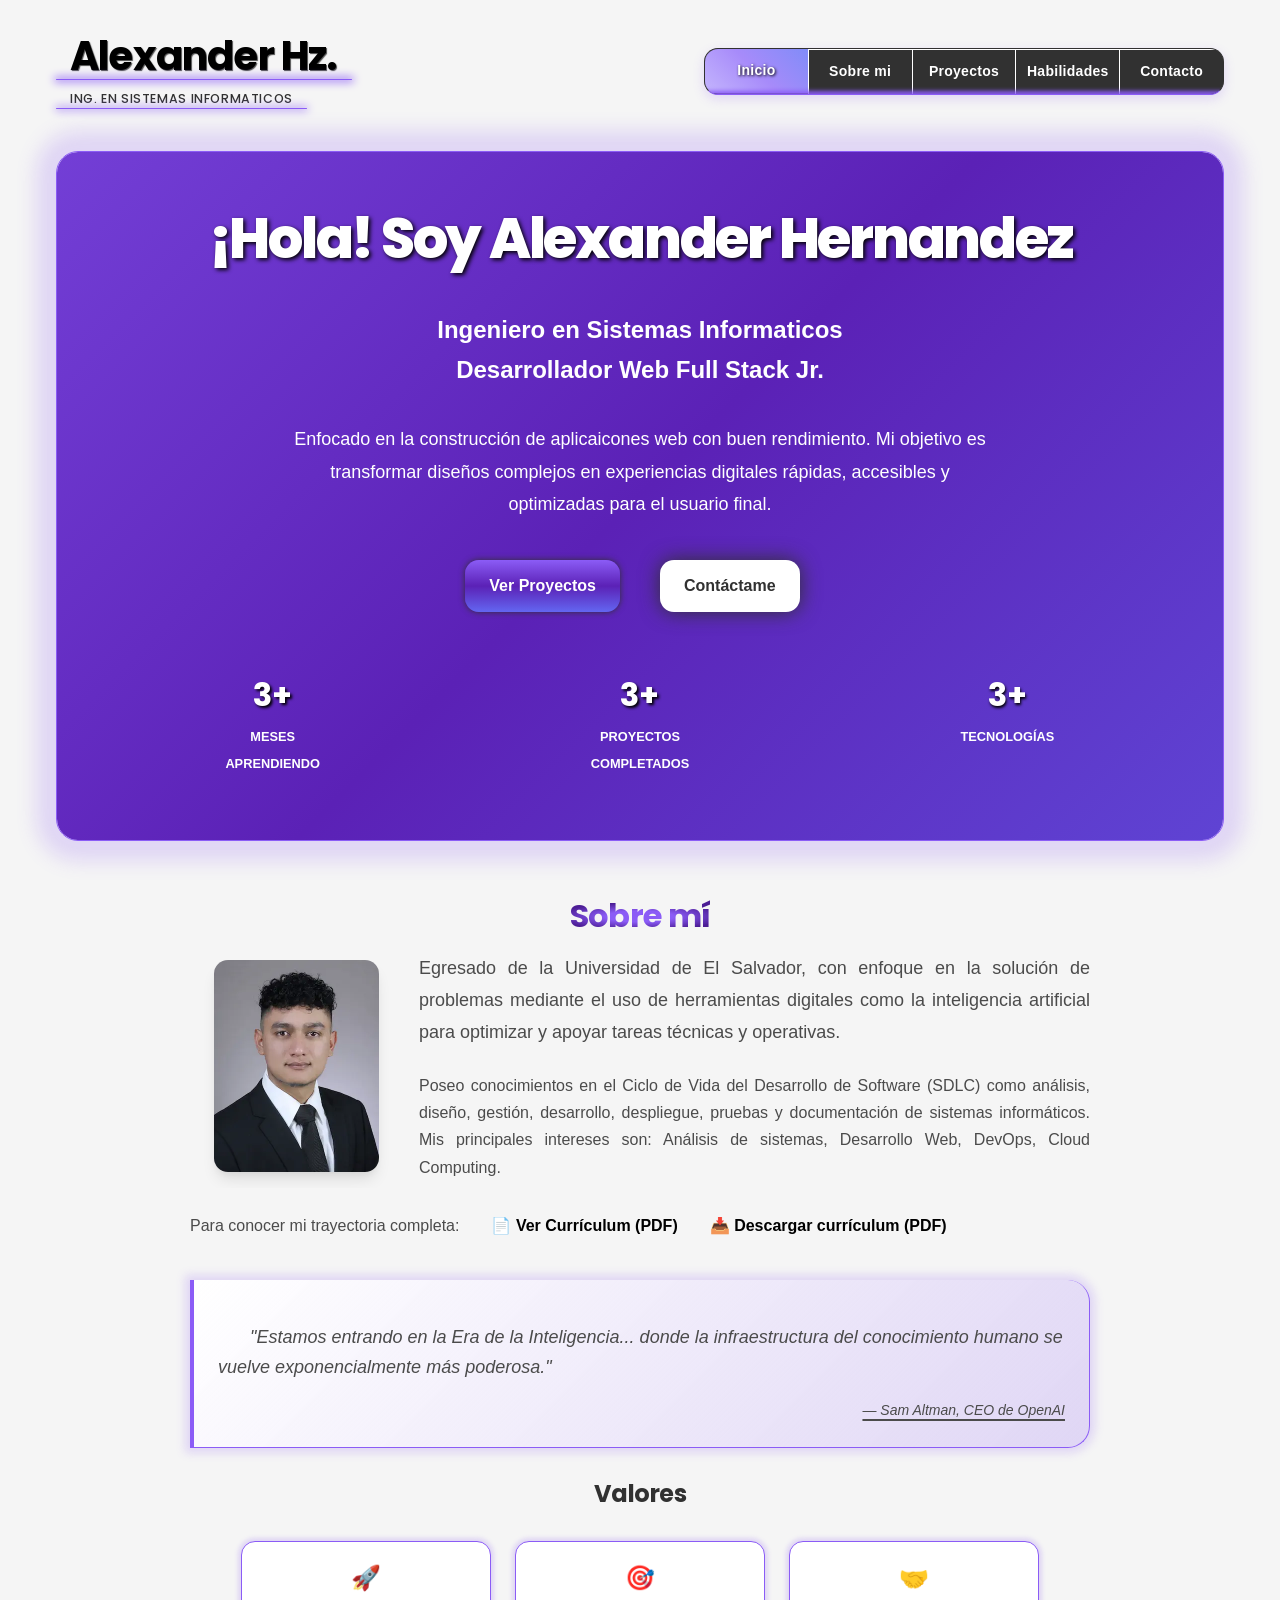
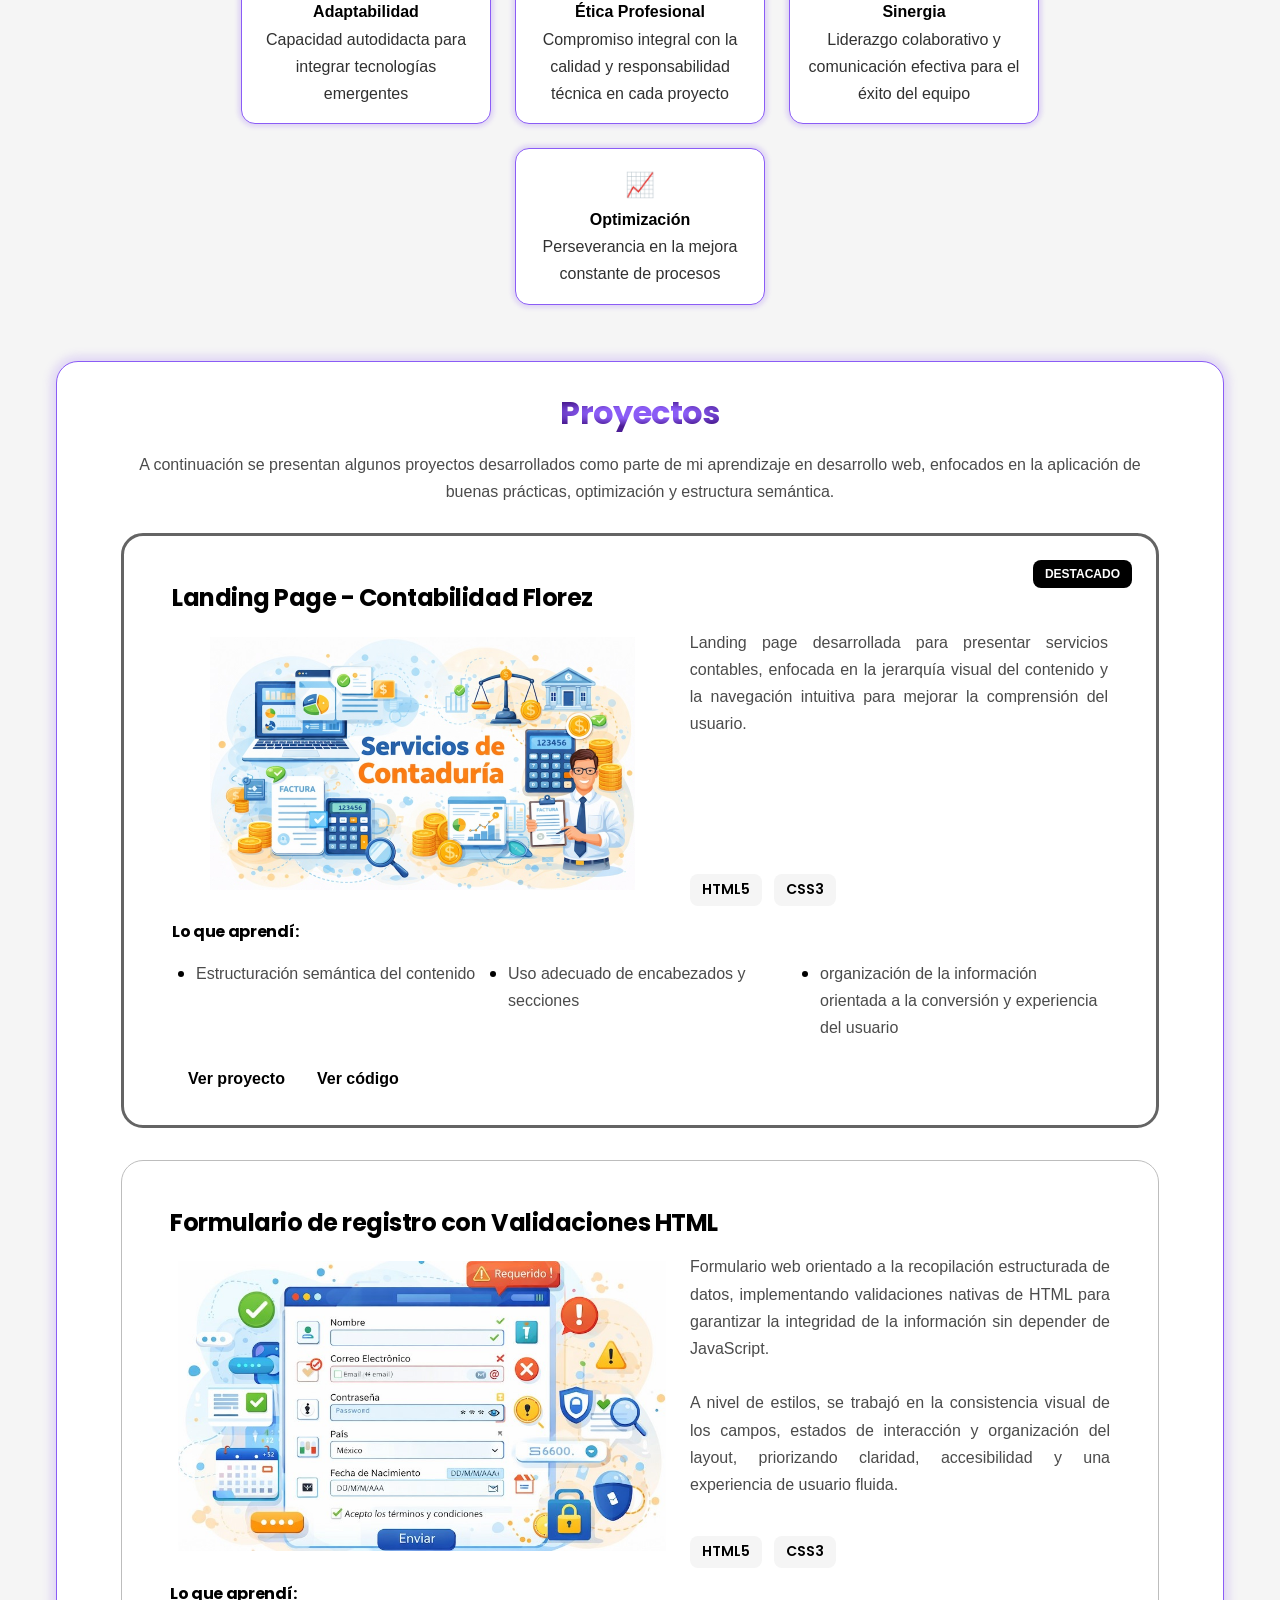
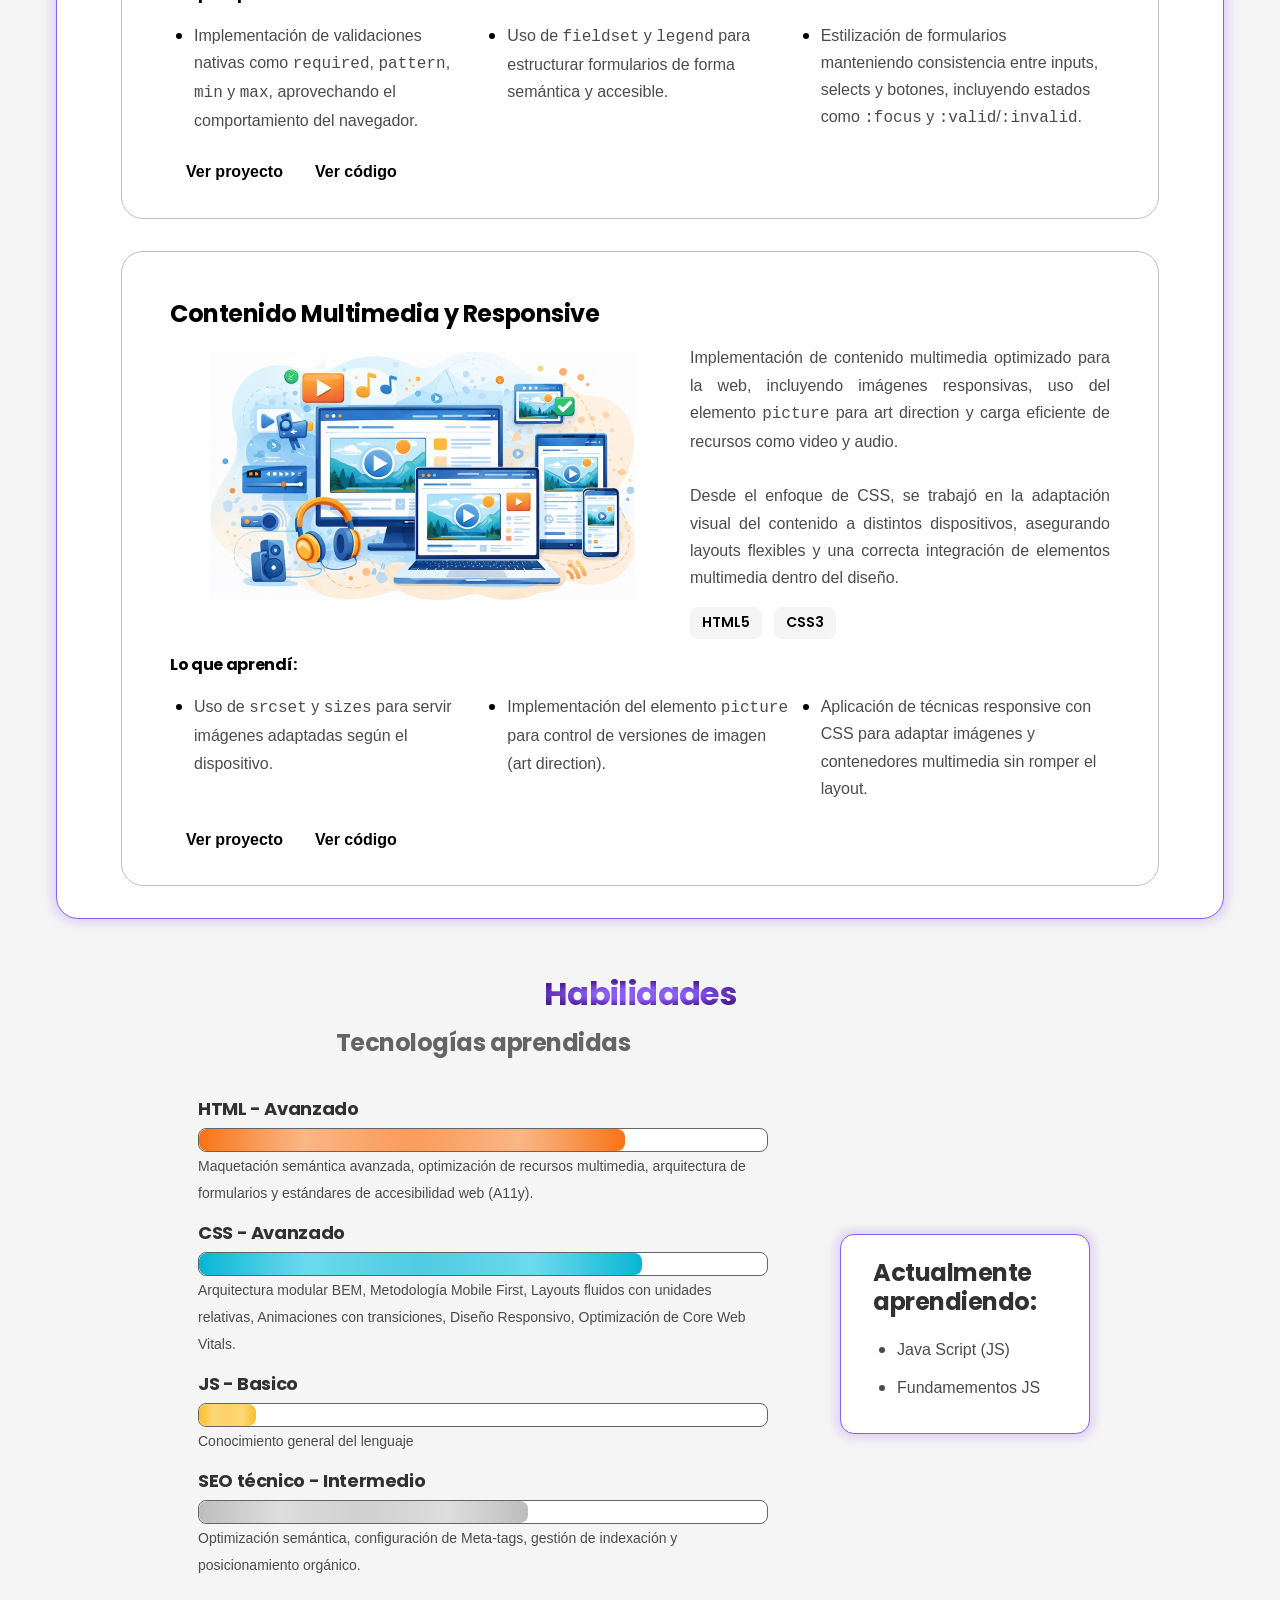
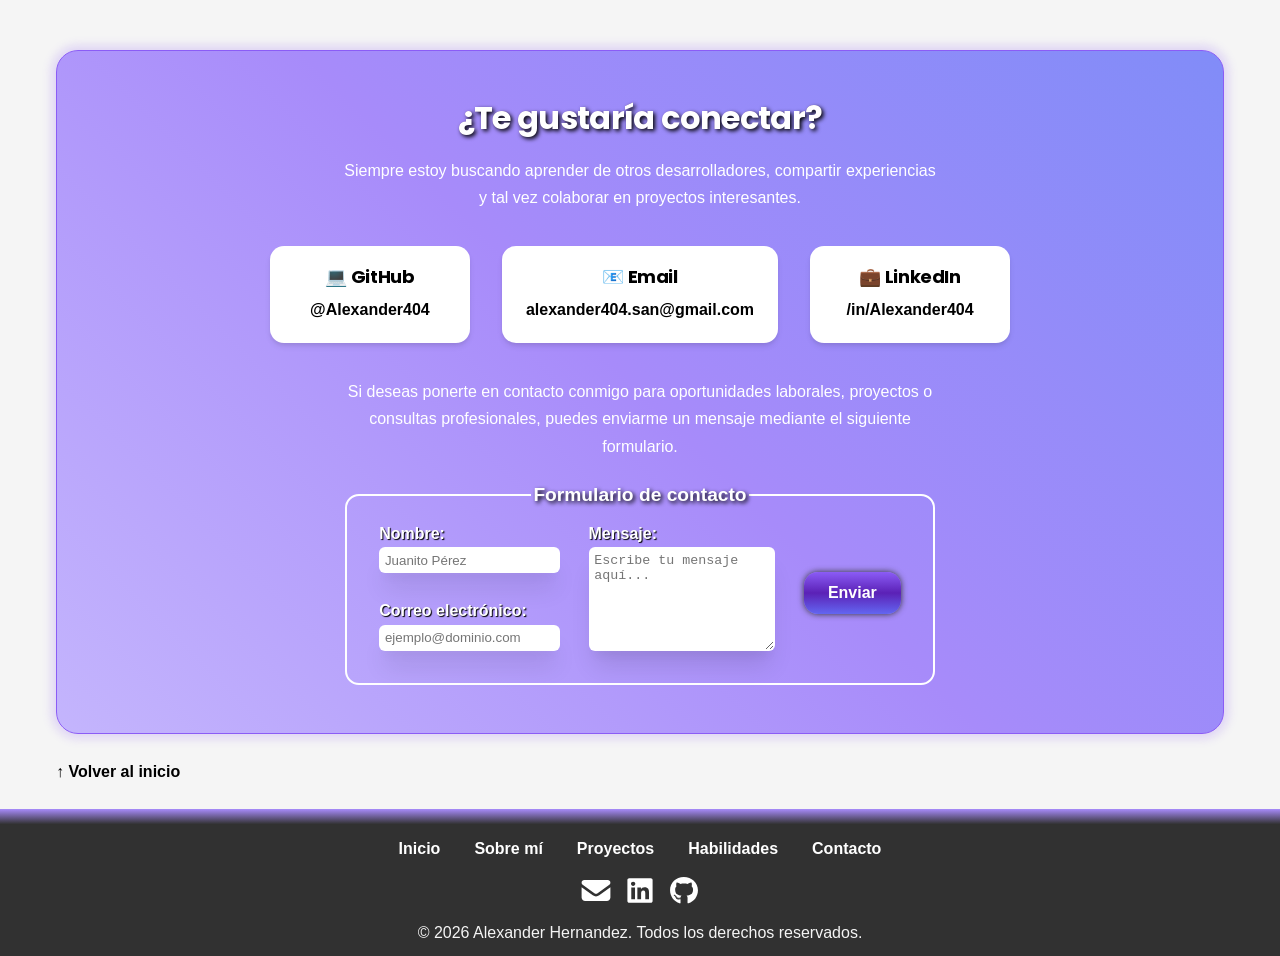
==== commit 150c8da6: "cambio de descripciones" ====
--- a/index.html
+++ b/index.html
@@ -381,23 +381,35 @@
                 </figure>
 
                 <p class="project__description">
-                  Formulario web diseñado para simular un escenario de
-                  recopilación de datos, aplicando validaciones nativas de HTML
-                  para garantizar la integridad de la información sin necesidad
-                  de JavaScript.
+                  Formulario web orientado a la recopilación estructurada de
+                  datos, implementando validaciones nativas de HTML para
+                  garantizar la integridad de la información sin depender de
+                  JavaScript.
+                  <br /><br />
+                  A nivel de estilos, se trabajó en la consistencia visual de
+                  los campos, estados de interacción y organización del layout,
+                  priorizando claridad, accesibilidad y una experiencia de
+                  usuario fluida.
                 </p>
 
                 <h4 class="project__subtitle">Lo que aprendí:</h4>
 
                 <ul class="project__learnings">
                   <li>
-                    Implementación de validaciones como <code>required</code>,
-                    <code>pattern</code>, <code>min</code>, <code>max</code> y
-                    control de tipos de entrada.
+                    Implementación de validaciones nativas como
+                    <code>required</code>, <code>pattern</code>,
+                    <code>min</code> y <code>max</code>, aprovechando el
+                    comportamiento del navegador.
                   </li>
                   <li>
                     Uso de <code>fieldset</code> y <code>legend</code> para
-                    mejorar la accesibilidad y organización del formulario.
+                    estructurar formularios de forma semántica y accesible.
+                  </li>
+                  <li>
+                    Estilización de formularios manteniendo consistencia entre
+                    inputs, selects y botones, incluyendo estados como
+                    <code>:focus</code> y
+                    <code>:valid</code>/<code>:invalid</code>.
                   </li>
                 </ul>
 
@@ -448,25 +460,29 @@
 
                 <p class="project__description">
                   Implementación de contenido multimedia optimizado para la web,
-                  incluyendo imágenes responsivas, uso de
+                  incluyendo imágenes responsivas, uso del elemento
                   <code>picture</code> para art direction y carga eficiente de
-                  video y audio. Además, se aplicaron buenas prácticas de
-                  optimización web relacionadas con peso de archivos, formatos
-                  adecuados y mejora del rendimiento, impactando métricas como
-                  tiempo de carga inicial y Largest Contentful Paint (LCP).
+                  recursos como video y audio. <br /><br />
+                  Desde el enfoque de CSS, se trabajó en la adaptación visual
+                  del contenido a distintos dispositivos, asegurando layouts
+                  flexibles y una correcta integración de elementos multimedia
+                  dentro del diseño.
                 </p>
 
                 <h4 class="project__subtitle">Lo que aprendí:</h4>
 
                 <ul class="project__learnings">
                   <li>
-                    Uso de <code>srcset</code> y <code>sizes</code> para adaptar
-                    imágenes según el dispositivo
+                    Uso de <code>srcset</code> y <code>sizes</code> para servir
+                    imágenes adaptadas según el dispositivo.
                   </li>
                   <li>
-                    implementación de múltiples formatos de video (MP4, WebM)
-                    para compatibilidad, y optimización de carga mediante
-                    atributos como <code>loading</code> y <code>preload</code>.
+                    Implementación del elemento <code>picture</code> para
+                    control de versiones de imagen (art direction).
+                  </li>
+                  <li>
+                    Aplicación de técnicas responsive con CSS para adaptar
+                    imágenes y contenedores multimedia sin romper el layout.
                   </li>
                 </ul>
 
--- a/assets/css/styles.min.css
+++ b/assets/css/styles.min.css
@@ -44,4 +44,4 @@
     to top,
     var(--color-dark-400) 90%,
     var(--color-secondary-100)
-  )}.hero,.hero__title{color:var(--color-light-100)}*,::after,::before{box-sizing:border-box}html{font-size:16px}body{margin:0;background-color:var(--color-light-200);font-family:Arial,sans-serif;font-size:1rem;line-height:1.7;text-rendering:optimizeLegibility;-webkit-font-smoothing:antialiased;-moz-osx-font-smoothing:grayscale}.header__tagline,.stat__number,.tag,h1,h2,h3,h4{font-family:Poppins,Arial,sans-serif}h1,h2,h3,h4{font-weight:700;line-height:1.2;letter-spacing:-.02em;color:var(--color-dark-400)}h1{margin-top:1rem;font-size:2.32rem;text-shadow:1px 1px 1px var(--color-gray-500)}h2{width:fit-content;margin:1.75rem auto 0;background:var(--gd-h2);font-size:2rem;background-clip:text;-webkit-background-clip:text;color:transparent;-webkit-text-fill-color:transparent}h3{margin-top:1.5rem;font-size:1.5rem}h4{font-size:1.125rem;margin-top:1.125rem}.values__item span,a:active{color:var(--color-dark-400)}a:active{transform:scale(.98)}ul{list-style:none;padding:0}.hero{grid-area:hero;padding:2.5rem 0;border:1px solid var(--color-primary-400);box-shadow:0 0 20px 20px var(--color-primary-033)}.hero::before{inset:-50%;background:var(--gd-hero);z-index:-1;animation:10s ease-in-out infinite gradientShift-transform}.hero__container{display:flex;flex-direction:column;gap:2rem;padding:0 1rem}.hero__title{margin:0 auto;padding:.5rem 0;font-size:clamp(2.5rem, 11vw, 3.5rem);font-weight:800;letter-spacing:-.04em;line-height:1.1;text-shadow:2px 2px 4px var(--color-dark-800);animation:.8s ease-out fadeIn}.hero__subtitle{margin:0;font-weight:600;font-size:clamp(1.125rem, 5vw, 1.5rem);animation:1s ease-out .2s both fadeIn}.hero__description{max-width:700px;margin:0 auto;line-height:1.8;font-size:clamp(.92rem, 4vw, 1.125rem);animation:1.2s ease-out .4s both fadeIn}.hero__actions{display:grid;grid-template-columns:repeat(auto-fit,minmax(220px,1fr));gap:1.5rem;animation:1.4s ease-out .6s both fadeIn}.hero__stats{display:flex;justify-content:center;animation:1.6s ease-out .8s both fadeIn}.stat{flex:1;display:inline-block}.stat:hover .stat__number{animation:2s ease-in-out infinite pulse}.stat__number{display:block;font-size:clamp(1.8rem, 8vw, 2rem);font-weight:700;text-shadow:1.5px 1.5px 3px var(--color-dark-800)}.contact__legend,.contact__title{text-shadow:2px 2px 4px var(--color-dark-800)}.stat__label{font-size:clamp(.675rem, 1vw, .875rem);font-weight:600}.about{grid-area:about;padding:1rem 0}.about__container{display:grid;grid-template-areas:"ab-picture" "ab-intro" "ab-text" "ab-resume" "quote" "values";gap:1rem;max-width:900px;padding:1rem;margin:0 auto}.about__title{grid-area:ab-title;margin:1rem auto;font-size:clamp(1.5rem, 7vw, 2rem)}.about__intro,.about__text{text-align:justify;margin:0}.about__picture{grid-area:ab-picture;padding:.5rem 1.5rem;margin:0 auto}.about__picture img{border-radius:var(--radius-lg);box-shadow:var(--shadow-lg)}.about__intro{grid-area:ab-intro;line-height:1.8;font-size:clamp(1rem, 4vw, 1.125rem)}.about__text{grid-area:ab-text;font-size:clamp(.9rem, 4vw, 1rem)}.resume{grid-area:ab-resume;display:flex;flex-wrap:wrap;align-items:center;gap:.5rem}.resume__title{margin:0}.resume__list{display:flex;flex-wrap:wrap}.resume__link{display:flex;align-items:center;min-height:44px;padding:0 1rem;text-align:center}.quote{grid-area:quote;position:relative;margin:1rem 0;padding:1.5rem;background:var(--gd-quote);border:1px solid var(--color-primary-400);border-top:4.5px solid var(--color-primary-400);border-radius:0 0 var(--radius-xl) var(--radius-xl);box-shadow:0 0 10px 5px var(--color-primary-033);animation:.8s ease-out slideInFromLeft;z-index:1}.projects,.skill__bar,.values__item{background-color:var(--color-light-100)}.quote:hover{box-shadow:5px 1px 20px 16px var(--color-primary-033)}.quote::before{inset:0;border-radius:0 0 var(--radius-xl) var(--radius-xl);background:var(--gd-quote-hover);z-index:-1;opacity:0;transition:opacity .5s}.quote:hover::before{opacity:1}.quote__text{margin-bottom:1rem;font-size:clamp(.9rem, 4vw, 1.125rem);font-weight:400;font-style:italic;text-indent:2rem}.quote__author{display:block;font-size:.875rem;text-align:right;text-decoration:underline;text-decoration-thickness:2px}.values{grid-area:values}.values__title{margin:0 0 2rem;font-size:clamp(1.25rem, 5vw, 1.5rem);text-align:center}.values__list{display:flex;flex-wrap:wrap;justify-content:center;gap:1.5rem;padding:0}.values__item{display:flex;flex-wrap:wrap;align-items:center;justify-content:center;padding:.5rem;border:1px solid var(--color-primary-400);border-radius:var(--radius-lg);box-shadow:0 0 4px 3px var(--color-primary-033);transition:transform .3s ease-out .1s}@media (min-width:480px){.hero{border-radius:var(--radius-xl)}.about__container{padding:0}.resume{gap:1rem}.quote{border-top:none;border-left:4.5px solid var(--color-primary-400);border-radius:0 var(--radius-xl) var(--radius-xl) 0}.quote::before{border-radius:0 var(--radius-xl) var(--radius-xl) 0}.values__item{flex:0 1 250px;padding:1rem}}.values__item:hover{background:var(--gd-value);border-color:var(--color-secondary-400);box-shadow:0 0 8px 7px var(--color-primary-033)}.values__item:hover .values__icon{animation:2s ease-in-out infinite wave}.values__icon{margin-left:4rem;font-size:1rem}.values__item strong{margin-right:4rem;font-size:clamp(.875rem, 3vw, 1rem)}.values__item span{font-size:clamp(.875rem, 3vw, 1rem);text-align:center}.projects{grid-area:projects;padding:2rem 0}.projects__container{display:flex;flex-direction:column;gap:1.2rem}@media (min-width:768px){.hero{padding:3rem 0}.hero__container,.projects__container{padding:0 2rem}.about__container{grid-template-areas:"ab-picture ab-intro" "ab-picture ab-text" "ab-resume ab-resume" "quote quote" "values values";padding:0}.resume{padding:0}.values__item{flex-direction:column}}.projects__title{margin:0 auto;padding:0 1rem;text-align:center;font-size:clamp(1.5rem, 7vw, 2rem)}.projects__description{margin:0;padding:0 1rem;font-size:clamp(.9rem, 4vw, 1rem);text-align:center}.projects__grid{display:flex;flex-direction:column;justify-content:center;gap:2rem}.skills{grid-area:skills;padding:1rem 0}.skills__container{display:grid;grid-template-areas:"subtitle" "list" "learning";gap:1rem;max-width:900px;margin:0 auto;padding:0 1rem}.skills__title{margin:0 auto;text-align:center;font-size:clamp(1.5rem, 7vw, 2rem)}.skills__subtitle{grid-area:subtitle;grid-column:1;margin:1rem 0 0;font-size:clamp(1.25rem, 5vw, 1.5rem);text-align:center;color:var(--color-gray-400)}.contact,.contact__title{color:var(--color-light-100)}.skills__list{grid-area:list;display:flex;flex-direction:column;gap:.5rem}.skill{padding:0 .5rem}.skill:hover .skill__progress--seo{box-shadow:0 0 20px 0 var(--color-gray-100)}.skill:hover .skill__progress--html{box-shadow:0 0 20px 0 var(--color-html-400)}.skill:hover .skill__progress--css{box-shadow:0 0 20px 0 var(--color-css-400)}.skill:hover .skill__progress--js{box-shadow:0 0 20px 0 var(--color-js-400)}.skill__name{margin:.5rem 0}.skill__bar{height:1.5rem;position:relative;border:1px solid var(--color-gray-400);border-radius:var(--radius-md)}.skill__progress{height:100%;background:linear-gradient(90deg,var(--skill-start-color),var(--skill-middle-color),var(--skill-start-color),var(--skill-middle-color),var(--skill-start-color));border-radius:var(--radius-md);transform-origin:left;animation:1.5s ease-out forwards fillProgress;animation-delay:calc(var(--index, 0) * .2s)}.skill__progress::after{top:0;width:100%;height:100%;background:linear-gradient(90deg,transparent,rgba(255,255,255,.3),transparent);animation:2s 1s infinite shimmer}.skill__progress--html{width:75%;--skill-start-color:var(--color-html-400);--skill-middle-color:var(--color-html-100);--index:0;animation-duration:1.5s}.skill__progress--css{width:78%;--skill-start-color:var(--color-css-400);--skill-middle-color:var(--color-css-100);--index:1;animation-duration:1.3s}.skill__progress--js{width:10%;--skill-start-color:var(--color-js-400);--skill-middle-color:var(--color-js-100);--index:2;animation-duration:1.1s}.skill__progress--seo{width:58%;--index:3;animation-duration:.9s}.skill__description{position:relative;bottom:0;font-size:.875rem}.learning{grid-area:learning;justify-self:center;max-width:250px;margin:auto 0;padding:0 2rem 1rem;background-color:var(--color-light-100);border-radius:var(--radius-lg);transition:box-shadow .3s ease-out}.learning:hover{box-shadow:0 0 20px 20px var(--color-primary-033)}.learning__title{margin-bottom:1rem;font-size:clamp(1.25rem, 5vw, 1.5rem)}.learning__list{list-style:disc;padding-left:1.5rem}.learning__list li::marker{font-size:1.2rem}.learning__item{margin-bottom:.5rem}.learning__item:hover{font-weight:700;color:var(--color-tertiary-400)}.learning__item:hover::marker{font-size:1.2rem;color:var(--color-tertiary-400)}.contact{grid-area:contact;padding:2rem 0;background:var(--gd-contact)}.contact__link,.nav__link:hover{background-color:var(--color-light-100)}.contact__link,.nav__list{border-radius:var(--radius-lg);display:flex}.contact__container{display:flex;flex-direction:column;gap:1.2rem;padding:0 1rem;text-align:center}.contact__title{margin:0 auto;font-size:clamp(1.5rem, 7vw, 2rem)}.contact__description{max-width:600px;margin:0 auto;font-size:clamp(.9rem, 4vw, 1rem)}.contact__methods{display:flex;flex-wrap:wrap;gap:2rem;justify-content:center}.contact__method{min-width:200px;text-align:center}.contact__method-title{margin:0;font-size:clamp(.92rem, 4vw, 1.125rem);color:var(--color-dark-800)}.contact__link{flex-direction:column;align-items:center;gap:.1rem;padding:.5rem .75rem;box-shadow:var(--shadow-md);font-weight:800;font-size:clamp(.9rem, 4vw, 1rem);transition:box-shadow .3s cubic-bezier(.4, 0, .2, 1)}.contact__link:hover{box-shadow:var(--shadow-xl);animation:2s ease-in-out infinite float}.contact__form{margin:0 auto}.contact__fieldset{display:flex;flex-wrap:wrap;justify-content:center;gap:1.8rem;padding:.25rem 1.5rem 1.5rem;border:2px solid var(--color-light-100);border-radius:var(--radius-lg);animation:2s infinite pulse-shadow-double}.contact__legend{font-weight:600;font-size:1.2rem}.form__inputs{display:flex;flex-direction:column;gap:1.5rem}.form__item{flex:1 1 auto;display:flex;flex-direction:column}.form__area{height:100%}.form__label{text-align:start;font-weight:700;text-shadow:1px 1px 1px var(--color-dark-800)}.button,.nav__list,.projects__intro{text-align:center}.form__input{padding:.3rem;border:1px solid transparent;border-radius:var(--radius-sm);box-shadow:var(--shadow-xl)}.form__actions{flex:1 1 auto;align-self:center;padding:0 clamp(0rem,10rem - 23vw,2.5rem)}.form__actions .button{margin:0;max-height:44px;border:none}.nav{grid-area:nav;width:100%;max-width:400px}.nav__list{flex-direction:column;background-color:var(--color-dark-400);border:1px solid var(--color-dark-400);border-bottom:1px solid var(--color-primary-400);box-shadow:0 4px 12px 0 var(--color-primary-033)}.nav__list::after{left:0;right:0;bottom:0;box-shadow:0 0 4px 3px var(--color-primary-400);pointer-events:none;transition:box-shadow .2s .1s}.nav__list:hover::after{box-shadow:0 0 4px 1.5px var(--color-primary-400)}.nav__item{flex:1;border-top:1px solid var(--color-light-100)}.nav__item:first-child{border-top:none}.nav__link{display:flex;align-items:center;justify-content:center;min-height:44px;font-size:.875rem;font-weight:600;letter-spacing:.02em;color:var(--color-light-100);transition:background-color .5s .1s,color .5s .1s}.nav__link:hover{color:var(--color-dark-400)}.nav__link--active{position:relative;background:var(--gd-contact);font-weight:700;text-shadow:1px 1px 3px var(--color-dark-800);color:var(--color-light-100)}.nav__link--active::after{left:20%;bottom:8px;width:60%;height:3px;background:var(--gd-hero);transform:scaleX(0);transform-origin:center;transition:transform .3s .1s}.nav__link--active:hover{background:var(--color-light-100);text-shadow:none;color:var(--color-dark-800)}.nav__link--active:hover::after{transform:scaleX(1)}.button{padding:.75rem 1.5rem;margin:.5rem;font-size:1rem;font-weight:600;justify-self:center;border-radius:var(--radius-lg);cursor:pointer;transition:transform .2s ease-out,box-shadow .7s ease-out}.button::after{top:50%;left:50%;width:0;height:0;border-radius:50%;background:rgba(255,255,255,.3);transform:translate(-50%,-50%);transition:width .6s,height .6s}.button:active::after{width:300px;height:300px}.button:hover{transform:translateY(-3px) scale(1.02);box-shadow:0 10px 20px rgba(0,0,0,.2)}.button--primary:hover,.button--secondary:hover{box-shadow:0 0 20px 0 var(--color-light-100);text-decoration:none}.button--primary{background:var(--gd-btn-primary);color:var(--color-light-100);box-shadow:0 0 6px 0 var(--color-dark-400)}.button--primary:hover{background:var(--gd-btn-primary-hover);color:var(--color-light-100)}.button--secondary{background-color:var(--color-light-100);color:var(--color-dark-400);box-shadow:0 0 20px 0 var(--color-dark-400)}.button--secondary:hover{color:var(--color-dark-400)}.button--large{margin:0 auto;padding:1rem 2rem;font-size:1.125rem}.project{display:grid;grid-template-areas:"pj-header" "pj-picture" "pj-description" "pj-tag" "pj-subtitle" "pj-learnings" "pj-links";grid-template-rows:auto 1fr auto auto auto auto;gap:1rem;padding:2rem 1rem 0;border:1.6px solid var(--color-gray-100);transition:box-shadow .2s ease-out .12s,border-color .2s ease-in .12s;animation:.6s ease-out both fadeIn}@media (min-width:480px){.values__icon{margin-left:0;font-size:1.5rem}.values__item strong{margin-right:0}.contact,.projects{border-radius:var(--radius-xl)}.skills__container{padding:0}.learning:hover{box-shadow:20px 20px 20px 20px var(--color-primary-033)}.nav{max-width:none}.nav__list{flex-direction:row}.nav__item{border-left:1px solid var(--color-light-100)}.nav__item:first-child{border-left:none}.project{padding:2rem 2rem 0}}@media (min-width:768px){.skills{padding:2rem 0}.skills__container{grid-template-areas:"subtitle subtitle" "list learning";grid-template-columns:1fr auto;gap:1rem 4rem;padding:0}.contact__container{padding:0 2rem}.contact__link{gap:.5rem;padding:1.25rem 1.5rem}.contact__fieldset{padding:.5rem 2rem 2rem}.form__actions{padding:1rem 0 0}.nav{display:flex;align-items:center;justify-content:end}.nav__list{width:100%;max-width:520px}.button--primary{justify-self:end}.button--secondary{justify-self:start}.project{grid-template-areas:"pj-header pj-header" "pj-picture pj-description" "pj-picture pj-tag" "pj-subtitle pj-subtitle" "pj-learnings pj-learnings" "pj-links pj-links";grid-template-columns:1.2fr 1fr;padding:2.5rem 2.5rem 0;border-radius:var(--radius-xl)}}@media (min-width:1024px){.projects__container{padding:0 4rem}.contact{padding:3rem 0}.project{padding:3rem 3rem 0}}.project:hover{border-color:var(--color-tertiary-400);box-shadow:2px 2px 10px var(--color-tertiary-400);--project-hover:var(--color-primary-800)}.project:hover .tag{background-color:var(--color-tertiary-033)}.project:hover .project__badge{background:var(--gd-badge)}.project--featured{border:3px solid var(--color-gray-400);position:relative}.project__badge,.tag{border-radius:var(--radius-md)}.project__badge{display:inline-block;position:absolute;top:1rem;right:.6rem;padding:.25rem .75rem;background:var(--color-dark-800);font-size:.75rem;font-weight:700;color:var(--color-light-100);animation:2s ease-in-out infinite float}.project__subtitle,.project__title{transition:color .3s .2s;color:var(--project-hover)}.project__header{grid-area:pj-header;margin:0 5.5rem 0 0}.project__title{margin:0;font-size:clamp(1.25rem, 5vw, 1.5rem)}.project__description,.project__subtitle{font-size:clamp(.9rem, 4vw, 1rem);margin:0}.projects__intro{padding:0 1rem;margin:0}.project__picture{grid-area:pj-picture;padding:.5rem;margin:0 auto}.project__picture a img{max-width:100%;height:auto}.project__description{grid-area:pj-description;text-align:justify}.project__subtitle{grid-area:pj-subtitle}.header__name,.tag{color:var(--color-dark-800)}.project__learnings{grid-area:pj-learnings;display:flex;flex-wrap:wrap;gap:.5rem 1.5rem;padding-left:1.5rem;margin-block:0;font-size:clamp(.95rem, 4vw, 1rem);list-style:disc}.project__learnings li::marker{font-size:1.2rem;color:var(--project-hover)}.project__learnings li{flex:1 1 200px;margin-right:.5rem}.project__technologies{grid-area:pj-tag;margin:0;display:flex;flex-wrap:wrap;gap:.75rem}.tag{display:inline-block;padding:.25rem .75rem;background-color:var(--color-light-200);font-size:.875rem;font-weight:600;transition:background-color .3s .2s,transform .4s cubic-bezier(.175, .885, .32, 1.275)}.tag:hover{box-shadow:0 5px 15px rgba(0,0,0,.1);transform:scale(1.1)}.tag:nth-child(odd):hover{transform:scale(1.1) rotate(3deg)}.tag:nth-child(2n):hover{transform:scale(1.1) rotate(-3deg)}.project__links{grid-area:pj-links;display:flex;gap:0}.project__link{display:inline-block;padding:.5rem 1rem 2rem;font-weight:600}@media (max-width:1004px){.project__link{text-decoration:underline double}}@keyframes fadeIn{from{opacity:0;transform:translateY(20px)}to{opacity:1;transform:translateY(0)}}@keyframes slideInFromTop{from{transform:translateY(-100%);opacity:0}to{transform:translateY(0);opacity:1}}@keyframes slideInFromBottom{from{transform:translateY(100%);opacity:0}to{transform:translateY(0);opacity:1}}@keyframes slideInFromLeft{from{transform:translateX(-100%);opacity:0}to{transform:translateX(0);opacity:1}}@keyframes float{0%,100%{transform:translateY(0)}50%{transform:translateY(-5px)}}@keyframes pulse{0%,100%{transform:scale(1)}50%{transform:scale(var(--pulse-scale))}}@keyframes pulse-shadow-double{0%,100%{box-shadow:0 0 4px .75px var(--color-light-100),inset 0 0 4px .75px var(--color-light-100)}50%{box-shadow:0 0 8px 1.75px var(--color-light-100),inset 0 0 8px 1.75px var(--color-light-100)}}@keyframes focusPulse{0%,100%{box-shadow:0 0 5px 3px var(--color-tertiary-800)}50%{box-shadow:0 0 8px 6px var(--color-tertiary-800)}}@keyframes gradientShift-transform{0%,100%{transform:translateX(-20%) translateY(-20%)}50%{transform:translateX(20%) translateY(20%)}}@keyframes wave{0%,100%,60%{transform:rotate(0)}10%,30%{transform:rotate(14deg)}20%{transform:rotate(-8deg)}40%{transform:rotate(-4deg)}50%{transform:rotate(10deg)}}@keyframes shimmer{from{transform:translateX(-100%)}to{transform:translateX(100%)}}@keyframes fillProgress{from{transform:scaleX(0)}to{transform:scaleX(1)}}.u-card-border{border:1px solid var(--color-primary-400);box-shadow:0 0 10px 5px var(--color-primary-033)}@keyframes spin{to{transform:rotate(360deg)}}.loading{display:inline-block;width:20px;height:20px;border:3px solid transparent;border-top-color:var(--color-primary-400);border-radius:50%;animation:.8s linear infinite spin}.header__name::after,.header__tagline::after{content:"";right:0;background-color:var(--color-primary-400);border-radius:var(--radius-full);pointer-events:none}.button:focus-visible,a:focus-visible,button:focus-visible{outline:2px solid var(--color-primary-400);outline-offset:2px;animation:1.5s infinite focusPulse}img{transition:transform .3s}.header__name::after,.header__tagline::after,figcaption{position:absolute;left:0;bottom:0}figcaption{background:rgba(0,0,0,.7);color:#fff;width:100%;transform:translateY(150%);transition:transform .3s .1s}figure:hover figcaption{transform:translateY(0)}@media print{.button,.contact__methods,.footer__nav,.hero__actions,.nav,.project__links{display:none}*,::after,::before{box-shadow:none;text-shadow:none}a{color:#000;text-decoration:underline}a[href^=http]:after{content:" (" attr(href) ")"}.about__container,.project,.skills__container{page-break-inside:avoid}}@media (prefers-reduced-motion:reduce){*,::after,::before{animation:none;transition:none}.button:hover,.project:hover,.values__item:hover{transform:none}.button:focus-visible,a:focus-visible,button:focus-visible{animation:none;outline:2px solid var(--color-primary-400)}}@media (max-width:768px){:root{--pulse-scale:1.1}.hide-mobile{display:none!important}}@media (min-width:769px){.show-mobile{display:none!important}}.home-page{display:grid;grid-template-areas:"header" "main" "footer";gap:.5rem}.header{grid-area:header;padding:2rem 0 1rem;animation:.5s ease-out slideInFromTop}.container{width:100%;max-width:1200px;min-width:320px;margin:0 auto}.header__container{display:grid;grid-template-areas:"brand" "nav";gap:1.5rem;justify-items:center;padding:0 1rem}.header__name,.header__tagline{position:relative;padding:0 .875rem;margin:0}.header__brand{grid-area:brand;display:flex;flex-direction:column;align-items:center;gap:.5rem}.header__name{font-size:clamp(2rem, 9vw, 2.5rem)}.header__name::after{height:1.5px;box-shadow:0 0 8px 1.75px var(--color-primary-400)}.header__tagline{font-weight:500;font-size:clamp(.7rem, 3vw, .775rem);letter-spacing:.05em;color:var(--color-dark-400);border-radius:var(--radius-md)}.footer,.footer__link,.footer__link:hover{color:var(--color-light-100)}.header__tagline::after{height:.75px;box-shadow:0 0 8px 1px var(--color-primary-400)}.main{grid-area:main;padding:1rem 0}.main__container{display:grid;grid-template-areas:"hero" "about" "projects" "skills" "contact";gap:1.5rem}.footer{padding:1rem 0;background:var(--gd-footer);text-align:center;animation:.8s ease-out slideInFromBottom}.icon,.network__link:hover{background-color:var(--color-light-100)}.footer__container{display:flex;flex-direction:column;gap:.4rem;padding:0 1.25rem}.footer__nav{margin-top:.6rem}.footer__list{display:flex;flex-direction:column;align-items:center;margin-block:0}@media (min-width:768px){.header__container{grid-template-areas:"brand nav";grid-template-columns:auto 1fr;gap:1rem}.header__brand{align-items:start}.footer__list{gap:1rem}}.footer__link{flex:1;max-width:120px;min-height:44px;padding:.5rem 1rem;border:1px solid transparent;transition:transform .2s}@media (min-width:480px){.project__badge{top:1.5rem;right:1.5rem}.projects__intro{padding-bottom:.5rem}.main__container{padding:0 1rem}.footer__list{flex-direction:row;justify-content:center}.footer__link{padding:.5rem}}.footer__link:hover{text-decoration:none;border:1px solid var(--color-light-100);border-radius:var(--radius-sm);transform:translateY(-2px)}.footer__contact{display:flex;justify-content:center;margin:0}.network__link{display:flex;align-items:center;justify-content:center;width:44px;height:44px;border-radius:var(--radius-md);transition:background-color .2s .1s}.icon{display:inline-block;width:80%;height:80%;transition:background-color .3s .1s}.icon-gmail{-webkit-mask-image:url("../icons/gmail.svg");mask-image:url("../icons/gmail.svg")}.icon-linkedin{-webkit-mask-image:url("../icons/linkedin.svg");mask-image:url("../icons/linkedin.svg")}.icon-github{-webkit-mask-image:url("../icons/github.svg");mask-image:url("../icons/github.svg")}.footer__networks:hover .icon-gmail{background-color:var(--color-gmail-400)}.footer__networks:hover .icon-linkedin{background-color:var(--color-linkedin-400)}.footer__networks:hover .icon-github{background-color:var(--color-github-400)}.footer__copyright{margin:0;font-size:clamp(.9rem, 4vw, 1rem);color:var(--color-light-200)}+  )}.hero,.hero__title{color:var(--color-light-100)}*,::after,::before{box-sizing:border-box}html{font-size:16px;scroll-behavior:smooth;}body{margin:0;background-color:var(--color-light-200);font-family:Arial,sans-serif;font-size:1rem;line-height:1.7;text-rendering:optimizeLegibility;-webkit-font-smoothing:antialiased;-moz-osx-font-smoothing:grayscale}.header__tagline,.stat__number,.tag,h1,h2,h3,h4{font-family:Poppins,Arial,sans-serif}h1,h2,h3,h4{font-weight:700;line-height:1.2;letter-spacing:-.02em;color:var(--color-dark-400)}h1{margin-top:1rem;font-size:2.32rem;text-shadow:1px 1px 1px var(--color-gray-500)}h2{width:fit-content;margin:1.75rem auto 0;background:var(--gd-h2);font-size:2rem;background-clip:text;-webkit-background-clip:text;color:transparent;-webkit-text-fill-color:transparent}h3{margin-top:1.5rem;font-size:1.5rem}h4{font-size:1.125rem;margin-top:1.125rem}.values__item span,a:active{color:var(--color-dark-400)}a:active{transform:scale(.98)}ul{list-style:none;padding:0}.hero{grid-area:hero;padding:2.5rem 0;border:1px solid var(--color-primary-400);box-shadow:0 0 20px 20px var(--color-primary-033)}.hero::before{inset:-50%;background:var(--gd-hero);z-index:-1;animation:10s ease-in-out infinite gradientShift-transform}.hero__container{display:flex;flex-direction:column;gap:2rem;padding:0 1rem}.hero__title{margin:0 auto;padding:.5rem 0;font-size:clamp(2.5rem, 11vw, 3.5rem);font-weight:800;letter-spacing:-.04em;line-height:1.1;text-shadow:2px 2px 4px var(--color-dark-800);animation:.8s ease-out fadeIn}.hero__subtitle{margin:0;font-weight:600;font-size:clamp(1.125rem, 5vw, 1.5rem);animation:1s ease-out .2s both fadeIn}.hero__description{max-width:700px;margin:0 auto;line-height:1.8;font-size:clamp(.92rem, 4vw, 1.125rem);animation:1.2s ease-out .4s both fadeIn}.hero__actions{display:grid;grid-template-columns:repeat(auto-fit,minmax(220px,1fr));gap:1.5rem;animation:1.4s ease-out .6s both fadeIn}.hero__stats{display:flex;justify-content:center;animation:1.6s ease-out .8s both fadeIn}.stat{flex:1;display:inline-block}.stat:hover .stat__number{animation:2s ease-in-out infinite pulse}.stat__number{display:block;font-size:clamp(1.8rem, 8vw, 2rem);font-weight:700;text-shadow:1.5px 1.5px 3px var(--color-dark-800)}.contact__legend,.contact__title{text-shadow:2px 2px 4px var(--color-dark-800)}.stat__label{font-size:clamp(.675rem, 1vw, .875rem);font-weight:600}.about{grid-area:about;padding:1rem 0}.about__container{display:grid;grid-template-areas:"ab-picture" "ab-intro" "ab-text" "ab-resume" "quote" "values";gap:1rem;max-width:900px;padding:1rem;margin:0 auto}.about__title{grid-area:ab-title;margin:1rem auto;font-size:clamp(1.5rem, 7vw, 2rem)}.about__intro,.about__text{text-align:justify;margin:0}.about__picture{grid-area:ab-picture;padding:.5rem 1.5rem;margin:0 auto}.about__picture img{border-radius:var(--radius-lg);box-shadow:var(--shadow-lg)}.about__intro{grid-area:ab-intro;line-height:1.8;font-size:clamp(1rem, 4vw, 1.125rem)}.about__text{grid-area:ab-text;font-size:clamp(.9rem, 4vw, 1rem)}.resume{grid-area:ab-resume;display:flex;flex-wrap:wrap;align-items:center;gap:.5rem}.resume__title{margin:0}.resume__list{display:flex;flex-wrap:wrap}.resume__link{display:flex;align-items:center;min-height:44px;padding:0 1rem;text-align:center}.quote{grid-area:quote;position:relative;margin:1rem 0;padding:1.5rem;background:var(--gd-quote);border:1px solid var(--color-primary-400);border-top:4.5px solid var(--color-primary-400);border-radius:0 0 var(--radius-xl) var(--radius-xl);box-shadow:0 0 10px 5px var(--color-primary-033);animation:.8s ease-out slideInFromLeft;z-index:1}.projects,.skill__bar,.values__item{background-color:var(--color-light-100)}.quote:hover{box-shadow:5px 1px 20px 16px var(--color-primary-033)}.quote::before{inset:0;border-radius:0 0 var(--radius-xl) var(--radius-xl);background:var(--gd-quote-hover);z-index:-1;opacity:0;transition:opacity .5s}.quote:hover::before{opacity:1}.quote__text{margin-bottom:1rem;font-size:clamp(.9rem, 4vw, 1.125rem);font-weight:400;font-style:italic;text-indent:2rem}.quote__author{display:block;font-size:.875rem;text-align:right;text-decoration:underline;text-decoration-thickness:2px}.values{grid-area:values}.values__title{margin:0 0 2rem;font-size:clamp(1.25rem, 5vw, 1.5rem);text-align:center}.values__list{display:flex;flex-wrap:wrap;justify-content:center;gap:1.5rem;padding:0}.values__item{display:flex;flex-wrap:wrap;align-items:center;justify-content:center;padding:.5rem;border:1px solid var(--color-primary-400);border-radius:var(--radius-lg);box-shadow:0 0 4px 3px var(--color-primary-033);transition:transform .3s ease-out .1s}@media (min-width:480px){.hero{border-radius:var(--radius-xl)}.about__container{padding:0}.resume{gap:1rem}.quote{border-top:none;border-left:4.5px solid var(--color-primary-400);border-radius:0 var(--radius-xl) var(--radius-xl) 0}.quote::before{border-radius:0 var(--radius-xl) var(--radius-xl) 0}.values__item{flex:0 1 250px;padding:1rem}}.values__item:hover{background:var(--gd-value);border-color:var(--color-secondary-400);box-shadow:0 0 8px 7px var(--color-primary-033)}.values__item:hover .values__icon{animation:2s ease-in-out infinite wave}.values__icon{margin-left:4rem;font-size:1rem}.values__item strong{margin-right:4rem;font-size:clamp(.875rem, 3vw, 1rem)}.values__item span{font-size:clamp(.875rem, 3vw, 1rem);text-align:center}.projects{grid-area:projects;padding:2rem 0}.projects__container{display:flex;flex-direction:column;gap:1.2rem}@media (min-width:768px){.hero{padding:3rem 0}.hero__container,.projects__container{padding:0 2rem}.about__container{grid-template-areas:"ab-picture ab-intro" "ab-picture ab-text" "ab-resume ab-resume" "quote quote" "values values";padding:0}.resume{padding:0}.values__item{flex-direction:column}}.projects__title{margin:0 auto;padding:0 1rem;text-align:center;font-size:clamp(1.5rem, 7vw, 2rem)}.projects__description{margin:0;padding:0 1rem;font-size:clamp(.9rem, 4vw, 1rem);text-align:center}.projects__grid{display:flex;flex-direction:column;justify-content:center;gap:2rem}.skills{grid-area:skills;padding:1rem 0}.skills__container{display:grid;grid-template-areas:"subtitle" "list" "learning";gap:1rem;max-width:900px;margin:0 auto;padding:0 1rem}.skills__title{margin:0 auto;text-align:center;font-size:clamp(1.5rem, 7vw, 2rem)}.skills__subtitle{grid-area:subtitle;grid-column:1;margin:1rem 0 0;font-size:clamp(1.25rem, 5vw, 1.5rem);text-align:center;color:var(--color-gray-400)}.contact,.contact__title{color:var(--color-light-100)}.skills__list{grid-area:list;display:flex;flex-direction:column;gap:.5rem}.skill{padding:0 .5rem}.skill:hover .skill__progress--seo{box-shadow:0 0 20px 0 var(--color-gray-100)}.skill:hover .skill__progress--html{box-shadow:0 0 20px 0 var(--color-html-400)}.skill:hover .skill__progress--css{box-shadow:0 0 20px 0 var(--color-css-400)}.skill:hover .skill__progress--js{box-shadow:0 0 20px 0 var(--color-js-400)}.skill__name{margin:.5rem 0}.skill__bar{height:1.5rem;position:relative;border:1px solid var(--color-gray-400);border-radius:var(--radius-md)}.skill__progress{height:100%;background:linear-gradient(90deg,var(--skill-start-color),var(--skill-middle-color),var(--skill-start-color),var(--skill-middle-color),var(--skill-start-color));border-radius:var(--radius-md);transform-origin:left;animation:1.5s ease-out forwards fillProgress;animation-delay:calc(var(--index, 0) * .2s)}.skill__progress::after{top:0;width:100%;height:100%;background:linear-gradient(90deg,transparent,rgba(255,255,255,.3),transparent);animation:2s 1s infinite shimmer}.skill__progress--html{width:75%;--skill-start-color:var(--color-html-400);--skill-middle-color:var(--color-html-100);--index:0;animation-duration:1.5s}.skill__progress--css{width:78%;--skill-start-color:var(--color-css-400);--skill-middle-color:var(--color-css-100);--index:1;animation-duration:1.3s}.skill__progress--js{width:10%;--skill-start-color:var(--color-js-400);--skill-middle-color:var(--color-js-100);--index:2;animation-duration:1.1s}.skill__progress--seo{width:58%;--index:3;animation-duration:.9s}.skill__description{position:relative;bottom:0;font-size:.875rem}.learning{grid-area:learning;justify-self:center;max-width:250px;margin:auto 0;padding:0 2rem 1rem;background-color:var(--color-light-100);border-radius:var(--radius-lg);transition:box-shadow .3s ease-out}.learning:hover{box-shadow:0 0 20px 20px var(--color-primary-033)}.learning__title{margin-bottom:1rem;font-size:clamp(1.25rem, 5vw, 1.5rem)}.learning__list{list-style:disc;padding-left:1.5rem}.learning__list li::marker{font-size:1.2rem}.learning__item{margin-bottom:.5rem}.learning__item:hover{font-weight:700;color:var(--color-tertiary-400)}.learning__item:hover::marker{font-size:1.2rem;color:var(--color-tertiary-400)}.contact{grid-area:contact;padding:2rem 0;background:var(--gd-contact)}.contact__link,.nav__link:hover{background-color:var(--color-light-100)}.contact__link,.nav__list{border-radius:var(--radius-lg);display:flex}.contact__container{display:flex;flex-direction:column;gap:1.2rem;padding:0 1rem;text-align:center}.contact__title{margin:0 auto;font-size:clamp(1.5rem, 7vw, 2rem)}.contact__description{max-width:600px;margin:0 auto;font-size:clamp(.9rem, 4vw, 1rem)}.contact__methods{display:flex;flex-wrap:wrap;gap:2rem;justify-content:center}.contact__method{min-width:200px;text-align:center}.contact__method-title{margin:0;font-size:clamp(.92rem, 4vw, 1.125rem);color:var(--color-dark-800)}.contact__link{flex-direction:column;align-items:center;gap:.1rem;padding:.5rem .75rem;box-shadow:var(--shadow-md);font-weight:800;font-size:clamp(.9rem, 4vw, 1rem);transition:box-shadow .3s cubic-bezier(.4, 0, .2, 1)}.contact__link:hover{box-shadow:var(--shadow-xl);animation:2s ease-in-out infinite float}.contact__form{margin:0 auto}.contact__fieldset{display:flex;flex-wrap:wrap;justify-content:center;gap:1.8rem;padding:.25rem 1.5rem 1.5rem;border:2px solid var(--color-light-100);border-radius:var(--radius-lg);animation:2s infinite pulse-shadow-double}.contact__legend{font-weight:600;font-size:1.2rem}.form__inputs{display:flex;flex-direction:column;gap:1.5rem}.form__item{flex:1 1 auto;display:flex;flex-direction:column}.form__area{height:100%}.form__label{text-align:start;font-weight:700;text-shadow:1px 1px 1px var(--color-dark-800)}.button,.nav__list,.projects__intro{text-align:center}.form__input{padding:.3rem;border:1px solid transparent;border-radius:var(--radius-sm);box-shadow:var(--shadow-xl)}.form__actions{flex:1 1 auto;align-self:center;padding:0 clamp(0rem,10rem - 23vw,2.5rem)}.form__actions .button{margin:0;max-height:44px;border:none}.nav{grid-area:nav;width:100%;max-width:400px}.nav__list{flex-direction:column;background-color:var(--color-dark-400);border:1px solid var(--color-dark-400);border-bottom:1px solid var(--color-primary-400);box-shadow:0 4px 12px 0 var(--color-primary-033)}.nav__list::after{left:0;right:0;bottom:0;box-shadow:0 0 4px 3px var(--color-primary-400);pointer-events:none;transition:box-shadow .2s .1s}.nav__list:hover::after{box-shadow:0 0 4px 1.5px var(--color-primary-400)}.nav__item{flex:1;border-top:1px solid var(--color-light-100)}.nav__item:first-child{border-top:none}.nav__link{display:flex;align-items:center;justify-content:center;min-height:44px;font-size:.875rem;font-weight:600;letter-spacing:.02em;color:var(--color-light-100);transition:background-color .5s .1s,color .5s .1s}.nav__link:hover{color:var(--color-dark-400)}.nav__link--active{position:relative;background:var(--gd-contact);font-weight:700;text-shadow:1px 1px 3px var(--color-dark-800);color:var(--color-light-100)}.nav__link--active::after{left:20%;bottom:8px;width:60%;height:3px;background:var(--gd-hero);transform:scaleX(0);transform-origin:center;transition:transform .3s .1s}.nav__link--active:hover{background:var(--color-light-100);text-shadow:none;color:var(--color-dark-800)}.nav__link--active:hover::after{transform:scaleX(1)}.button{padding:.75rem 1.5rem;margin:.5rem;font-size:1rem;font-weight:600;justify-self:center;border-radius:var(--radius-lg);cursor:pointer;transition:transform .2s ease-out,box-shadow .7s ease-out}.button::after{top:50%;left:50%;width:0;height:0;border-radius:50%;background:rgba(255,255,255,.3);transform:translate(-50%,-50%);transition:width .6s,height .6s}.button:active::after{width:300px;height:300px}.button:hover{transform:translateY(-3px) scale(1.02);box-shadow:0 10px 20px rgba(0,0,0,.2)}.button--primary:hover,.button--secondary:hover{box-shadow:0 0 20px 0 var(--color-light-100);text-decoration:none}.button--primary{background:var(--gd-btn-primary);color:var(--color-light-100);box-shadow:0 0 6px 0 var(--color-dark-400)}.button--primary:hover{background:var(--gd-btn-primary-hover);color:var(--color-light-100)}.button--secondary{background-color:var(--color-light-100);color:var(--color-dark-400);box-shadow:0 0 20px 0 var(--color-dark-400)}.button--secondary:hover{color:var(--color-dark-400)}.button--large{margin:0 auto;padding:1rem 2rem;font-size:1.125rem}.project{display:grid;grid-template-areas:"pj-header" "pj-picture" "pj-description" "pj-tag" "pj-subtitle" "pj-learnings" "pj-links";grid-template-rows:auto 1fr auto auto auto auto;gap:1rem;padding:2rem 1rem 0;border:1.6px solid var(--color-gray-100);transition:box-shadow .2s ease-out .12s,border-color .2s ease-in .12s;animation:.6s ease-out both fadeIn}@media (min-width:480px){.values__icon{margin-left:0;font-size:1.5rem}.values__item strong{margin-right:0}.contact,.projects{border-radius:var(--radius-xl)}.skills__container{padding:0}.learning:hover{box-shadow:20px 20px 20px 20px var(--color-primary-033)}.nav{max-width:none}.nav__list{flex-direction:row}.nav__item{border-left:1px solid var(--color-light-100)}.nav__item:first-child{border-left:none}.project{padding:2rem 2rem 0}}@media (min-width:768px){.skills{padding:2rem 0}.skills__container{grid-template-areas:"subtitle subtitle" "list learning";grid-template-columns:1fr auto;gap:1rem 4rem;padding:0}.contact__container{padding:0 2rem}.contact__link{gap:.5rem;padding:1.25rem 1.5rem}.contact__fieldset{padding:.5rem 2rem 2rem}.form__actions{padding:1rem 0 0}.nav{display:flex;align-items:center;justify-content:end}.nav__list{width:100%;max-width:520px}.button--primary{justify-self:end}.button--secondary{justify-self:start}.project{grid-template-areas:"pj-header pj-header" "pj-picture pj-description" "pj-picture pj-tag" "pj-subtitle pj-subtitle" "pj-learnings pj-learnings" "pj-links pj-links";grid-template-columns:1.2fr 1fr;padding:2.5rem 2.5rem 0;border-radius:var(--radius-xl)}}@media (min-width:1024px){.projects__container{padding:0 4rem}.contact{padding:3rem 0}.project{padding:3rem 3rem 0}}.project:hover{border-color:var(--color-tertiary-400);box-shadow:2px 2px 10px var(--color-tertiary-400);--project-hover:var(--color-primary-800)}.project:hover .tag{background-color:var(--color-tertiary-033)}.project:hover .project__badge{background:var(--gd-badge)}.project--featured{border:3px solid var(--color-gray-400);position:relative}.project__badge,.tag{border-radius:var(--radius-md)}.project__badge{display:inline-block;position:absolute;top:1rem;right:.6rem;padding:.25rem .75rem;background:var(--color-dark-800);font-size:.75rem;font-weight:700;color:var(--color-light-100);animation:2s ease-in-out infinite float}.project__subtitle,.project__title{transition:color .3s .2s;color:var(--project-hover)}.project__header{grid-area:pj-header;margin:0 5.5rem 0 0}.project__title{margin:0;font-size:clamp(1.25rem, 5vw, 1.5rem)}.project__description,.project__subtitle{font-size:clamp(.9rem, 4vw, 1rem);margin:0}.projects__intro{padding:0 1rem;margin:0}.project__picture{grid-area:pj-picture;padding:.5rem;margin:0 auto}.project__picture a img{max-width:100%;height:auto}.project__description{grid-area:pj-description;text-align:justify}.project__subtitle{grid-area:pj-subtitle}.header__name,.tag{color:var(--color-dark-800)}.project__learnings{grid-area:pj-learnings;display:flex;flex-wrap:wrap;gap:.5rem 1.5rem;padding-left:1.5rem;margin-block:0;font-size:clamp(.95rem, 4vw, 1rem);list-style:disc}.project__learnings li::marker{font-size:1.2rem;color:var(--project-hover)}.project__learnings li{flex:1 1 200px;margin-right:.5rem}.project__technologies{grid-area:pj-tag;margin:0;display:flex;flex-wrap:wrap;gap:.75rem}.tag{display:inline-block;padding:.25rem .75rem;background-color:var(--color-light-200);font-size:.875rem;font-weight:600;transition:background-color .3s .2s,transform .4s cubic-bezier(.175, .885, .32, 1.275)}.tag:hover{box-shadow:0 5px 15px rgba(0,0,0,.1);transform:scale(1.1)}.tag:nth-child(odd):hover{transform:scale(1.1) rotate(3deg)}.tag:nth-child(2n):hover{transform:scale(1.1) rotate(-3deg)}.project__links{grid-area:pj-links;display:flex;gap:0}.project__link{display:inline-block;padding:.5rem 1rem 2rem;font-weight:600}@media (max-width:1004px){.project__link{text-decoration:underline double}}@keyframes fadeIn{from{opacity:0;transform:translateY(20px)}to{opacity:1;transform:translateY(0)}}@keyframes slideInFromTop{from{transform:translateY(-100%);opacity:0}to{transform:translateY(0);opacity:1}}@keyframes slideInFromBottom{from{transform:translateY(100%);opacity:0}to{transform:translateY(0);opacity:1}}@keyframes slideInFromLeft{from{transform:translateX(-100%);opacity:0}to{transform:translateX(0);opacity:1}}@keyframes float{0%,100%{transform:translateY(0)}50%{transform:translateY(-5px)}}@keyframes pulse{0%,100%{transform:scale(1)}50%{transform:scale(var(--pulse-scale))}}@keyframes pulse-shadow-double{0%,100%{box-shadow:0 0 4px .75px var(--color-light-100),inset 0 0 4px .75px var(--color-light-100)}50%{box-shadow:0 0 8px 1.75px var(--color-light-100),inset 0 0 8px 1.75px var(--color-light-100)}}@keyframes focusPulse{0%,100%{box-shadow:0 0 5px 3px var(--color-tertiary-800)}50%{box-shadow:0 0 8px 6px var(--color-tertiary-800)}}@keyframes gradientShift-transform{0%,100%{transform:translateX(-20%) translateY(-20%)}50%{transform:translateX(20%) translateY(20%)}}@keyframes wave{0%,100%,60%{transform:rotate(0)}10%,30%{transform:rotate(14deg)}20%{transform:rotate(-8deg)}40%{transform:rotate(-4deg)}50%{transform:rotate(10deg)}}@keyframes shimmer{from{transform:translateX(-100%)}to{transform:translateX(100%)}}@keyframes fillProgress{from{transform:scaleX(0)}to{transform:scaleX(1)}}.u-card-border{border:1px solid var(--color-primary-400);box-shadow:0 0 10px 5px var(--color-primary-033)}@keyframes spin{to{transform:rotate(360deg)}}.loading{display:inline-block;width:20px;height:20px;border:3px solid transparent;border-top-color:var(--color-primary-400);border-radius:50%;animation:.8s linear infinite spin}.header__name::after,.header__tagline::after{content:"";right:0;background-color:var(--color-primary-400);border-radius:var(--radius-full);pointer-events:none}.button:focus-visible,a:focus-visible,button:focus-visible{outline:2px solid var(--color-primary-400);outline-offset:2px;animation:1.5s infinite focusPulse}img{transition:transform .3s}.header__name::after,.header__tagline::after,figcaption{position:absolute;left:0;bottom:0}figcaption{background:rgba(0,0,0,.7);color:#fff;width:100%;transform:translateY(150%);transition:transform .3s .1s}figure:hover figcaption{transform:translateY(0)}@media print{.button,.contact__methods,.footer__nav,.hero__actions,.nav,.project__links{display:none}*,::after,::before{box-shadow:none;text-shadow:none}a{color:#000;text-decoration:underline}a[href^=http]:after{content:" (" attr(href) ")"}.about__container,.project,.skills__container{page-break-inside:avoid}}@media (prefers-reduced-motion:reduce){*,::after,::before{animation:none;transition:none}.button:hover,.project:hover,.values__item:hover{transform:none}.button:focus-visible,a:focus-visible,button:focus-visible{animation:none;outline:2px solid var(--color-primary-400)}}@media (max-width:768px){:root{--pulse-scale:1.1}.hide-mobile{display:none!important}}@media (min-width:769px){.show-mobile{display:none!important}}.home-page{display:grid;grid-template-areas:"header" "main" "footer";gap:.5rem}.header{grid-area:header;padding:2rem 0 1rem;animation:.5s ease-out slideInFromTop}.container{width:100%;max-width:1200px;min-width:320px;margin:0 auto}.header__container{display:grid;grid-template-areas:"brand" "nav";gap:1.5rem;justify-items:center;padding:0 1rem}.header__name,.header__tagline{position:relative;padding:0 .875rem;margin:0}.header__brand{grid-area:brand;display:flex;flex-direction:column;align-items:center;gap:.5rem}.header__name{font-size:clamp(2rem, 9vw, 2.5rem)}.header__name::after{height:1.5px;box-shadow:0 0 8px 1.75px var(--color-primary-400)}.header__tagline{font-weight:500;font-size:clamp(.7rem, 3vw, .775rem);letter-spacing:.05em;color:var(--color-dark-400);border-radius:var(--radius-md)}.footer,.footer__link,.footer__link:hover{color:var(--color-light-100)}.header__tagline::after{height:.75px;box-shadow:0 0 8px 1px var(--color-primary-400)}.main{grid-area:main;padding:1rem 0}.main__container{display:grid;grid-template-areas:"hero" "about" "projects" "skills" "contact";gap:1.5rem}.footer{padding:1rem 0;background:var(--gd-footer);text-align:center;animation:.8s ease-out slideInFromBottom}.icon,.network__link:hover{background-color:var(--color-light-100)}.footer__container{display:flex;flex-direction:column;gap:.4rem;padding:0 1.25rem}.footer__nav{margin-top:.6rem}.footer__list{display:flex;flex-direction:column;align-items:center;margin-block:0}@media (min-width:768px){.header__container{grid-template-areas:"brand nav";grid-template-columns:auto 1fr;gap:1rem}.header__brand{align-items:start}.footer__list{gap:1rem}}.footer__link{flex:1;max-width:120px;min-height:44px;padding:.5rem 1rem;border:1px solid transparent;transition:transform .2s}@media (min-width:480px){.project__badge{top:1.5rem;right:1.5rem}.projects__intro{padding-bottom:.5rem}.main__container{padding:0 1rem}.footer__list{flex-direction:row;justify-content:center}.footer__link{padding:.5rem}}.footer__link:hover{text-decoration:none;border:1px solid var(--color-light-100);border-radius:var(--radius-sm);transform:translateY(-2px)}.footer__contact{display:flex;justify-content:center;margin:0}.network__link{display:flex;align-items:center;justify-content:center;width:44px;height:44px;border-radius:var(--radius-md);transition:background-color .2s .1s}.icon{display:inline-block;width:80%;height:80%;transition:background-color .3s .1s}.icon-gmail{-webkit-mask-image:url("../icons/gmail.svg");mask-image:url("../icons/gmail.svg")}.icon-linkedin{-webkit-mask-image:url("../icons/linkedin.svg");mask-image:url("../icons/linkedin.svg")}.icon-github{-webkit-mask-image:url("../icons/github.svg");mask-image:url("../icons/github.svg")}.footer__networks:hover .icon-gmail{background-color:var(--color-gmail-400)}.footer__networks:hover .icon-linkedin{background-color:var(--color-linkedin-400)}.footer__networks:hover .icon-github{background-color:var(--color-github-400)}.footer__copyright{margin:0;font-size:clamp(.9rem, 4vw, 1rem);color:var(--color-light-200)}
